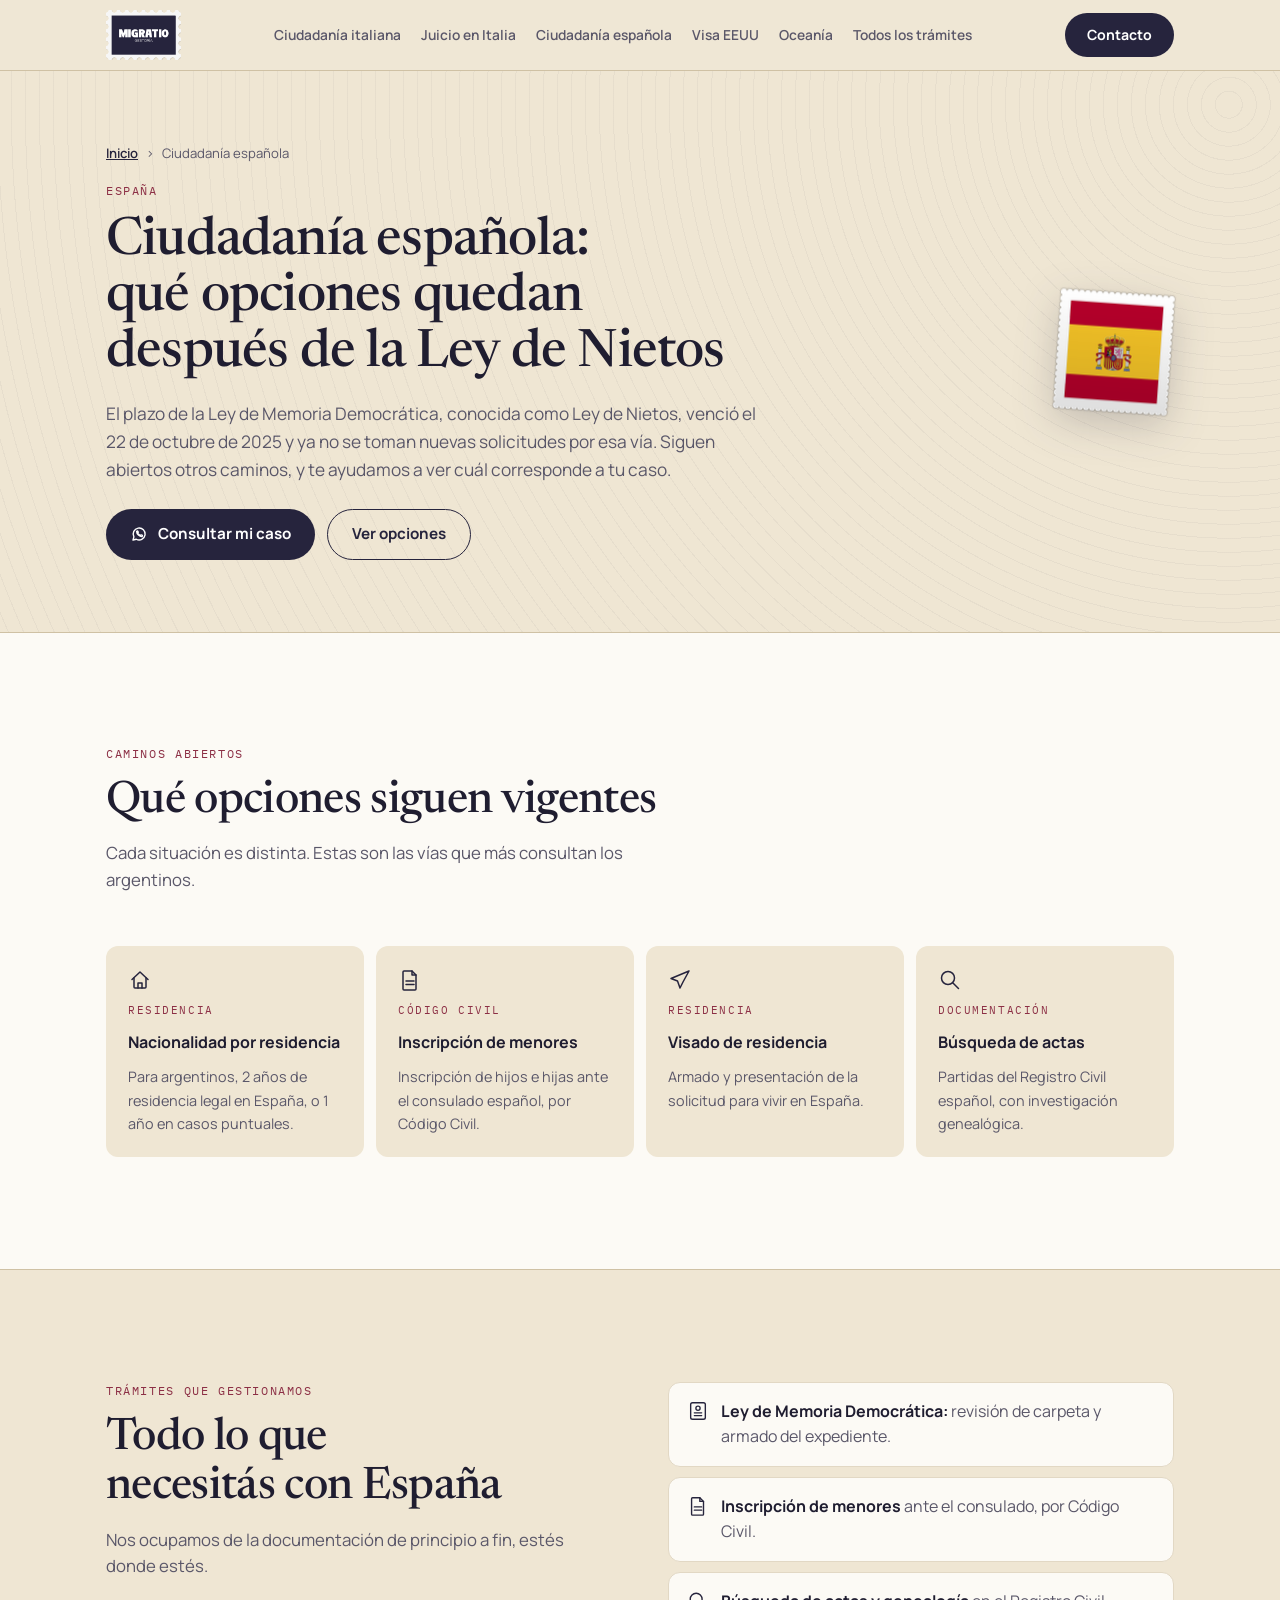
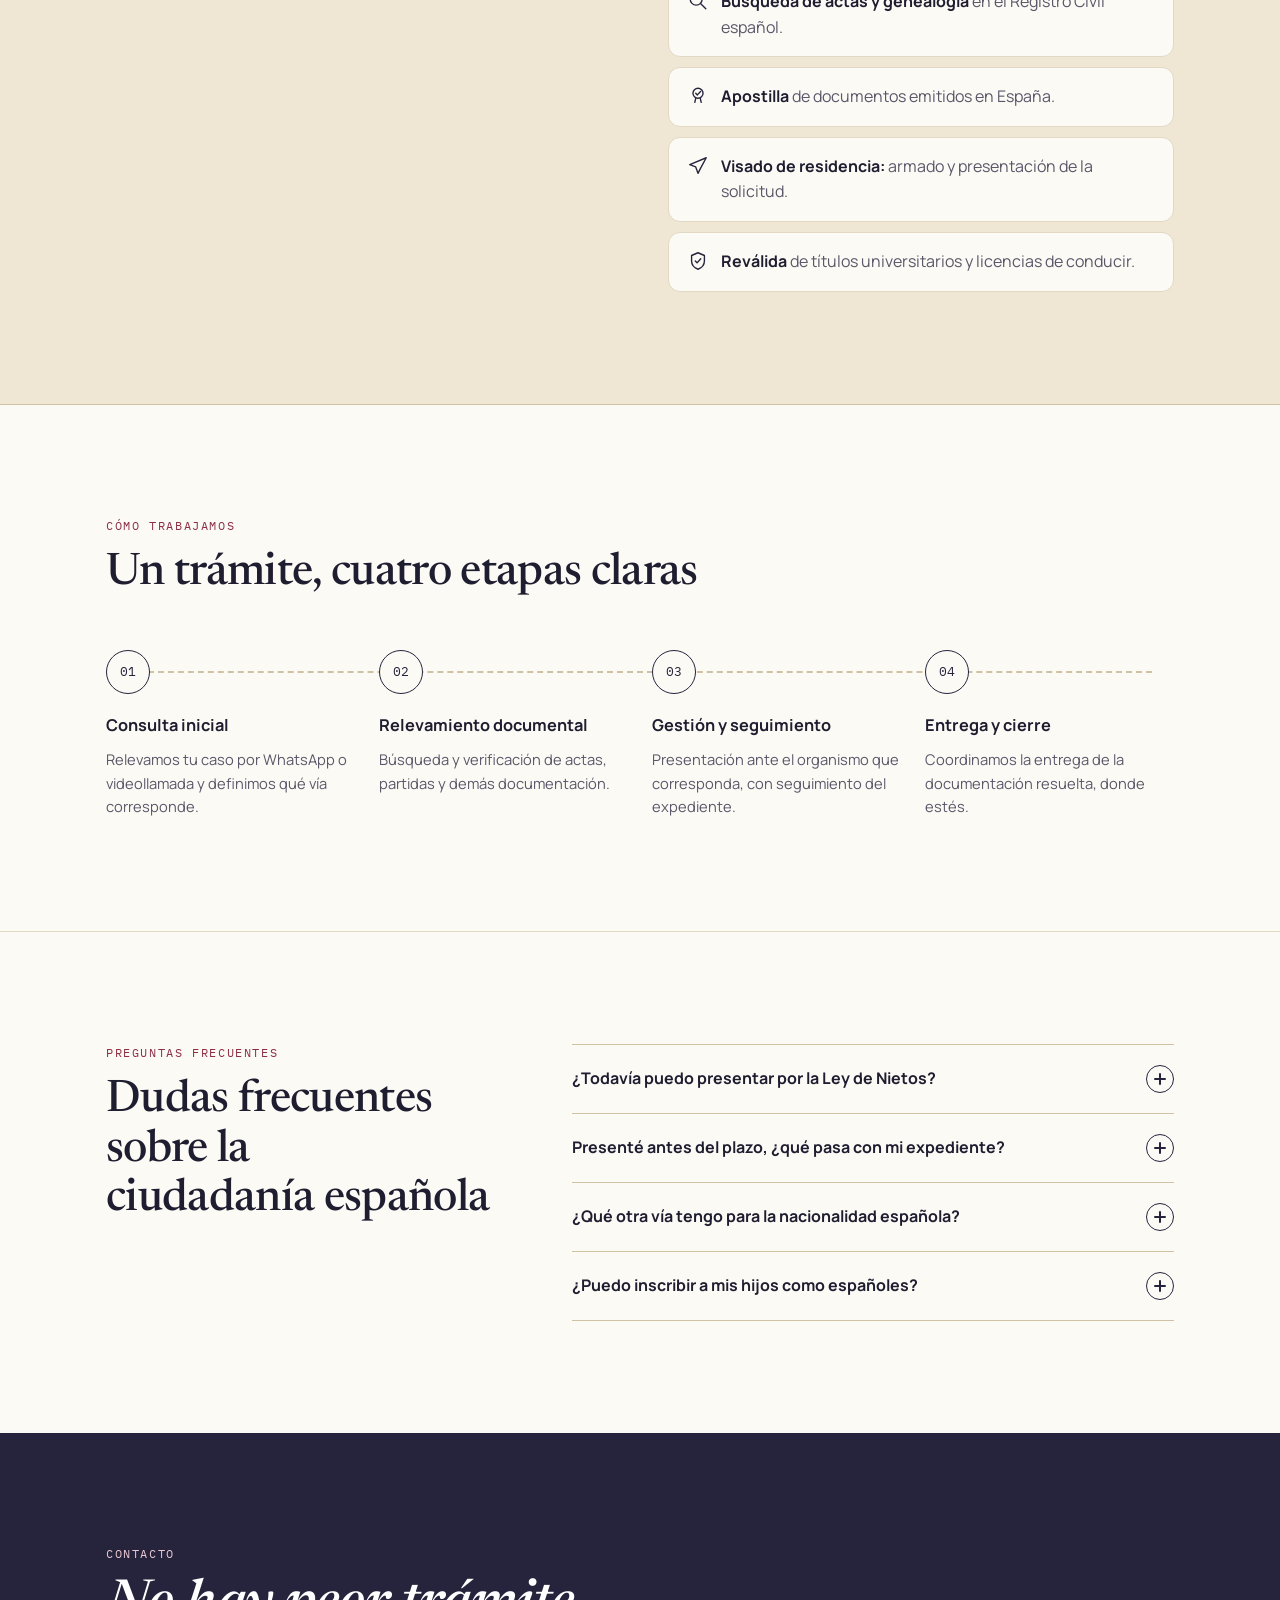
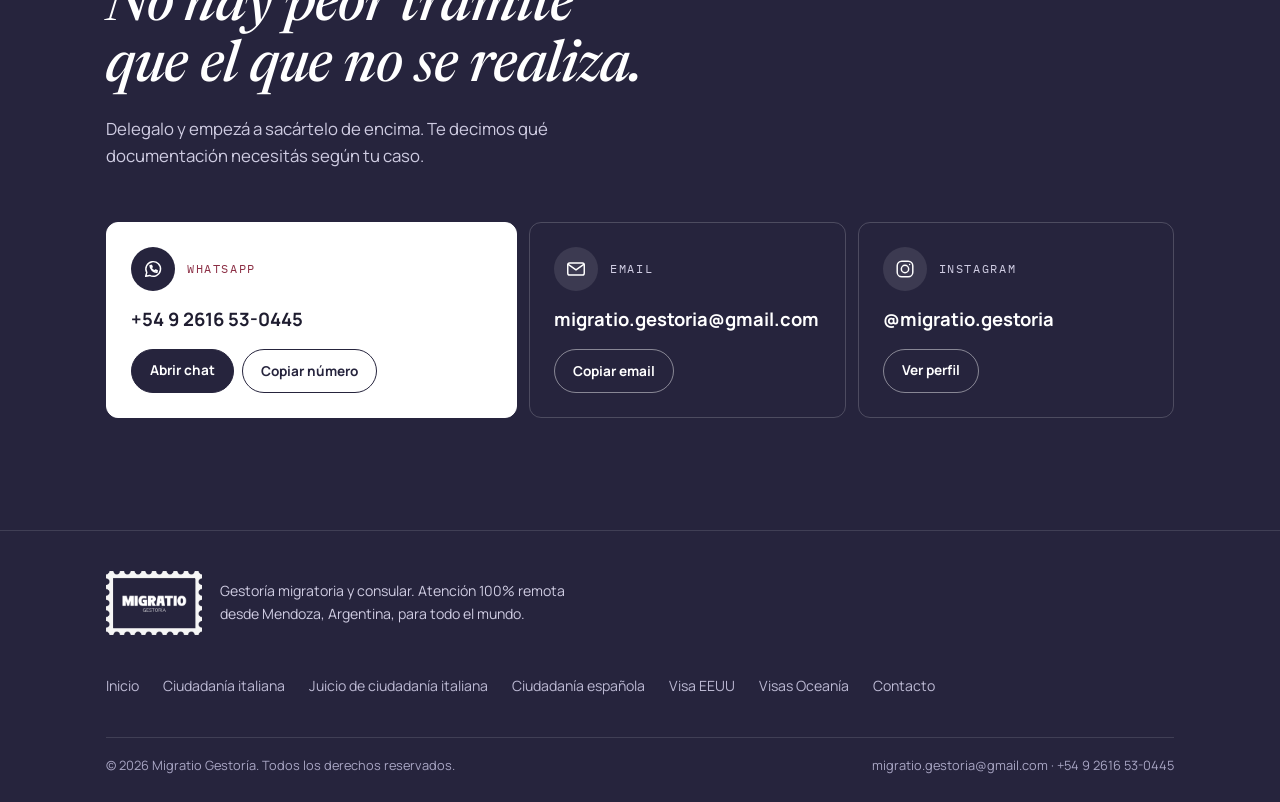
==== ciudadania-espanola/index.html @ 1721a927 "Bandera de España con escudo" ====
<!doctype html>
<html lang="es">
<head>
<meta charset="utf-8">
<meta name="viewport" content="width=device-width, initial-scale=1, viewport-fit=cover">
<title>Ciudadanía española después de la Ley de Nietos · Migratio Gestoría</title>
<meta name="description" content="El plazo de la Ley de Memoria Democrática (Ley de Nietos) venció el 22 de octubre de 2025. Qué caminos siguen abiertos para obtener la nacionalidad española y qué trámites gestionamos.">
<meta name="theme-color" content="#efe6d3">
<link rel="icon" href="../favicon.ico?v=2" sizes="any">
<link rel="icon" type="image/png" sizes="32x32" href="../favicon-32.png?v=2">
<link rel="icon" type="image/png" sizes="16x16" href="../favicon-16.png?v=2">
<link rel="apple-touch-icon" href="../apple-touch-icon.png?v=2">
<link rel="canonical" href="https://migratiogestoria.com/ciudadania-espanola/">
<meta property="og:type" content="website">
<meta property="og:locale" content="es_AR">
<meta property="og:site_name" content="Migratio Gestoría">
<meta property="og:title" content="Ciudadanía española: qué opciones quedan después de la Ley de Nietos">
<meta property="og:description" content="El plazo de la Ley de Memoria Democrática (Ley de Nietos) venció el 22 de octubre de 2025. Qué caminos siguen abiertos para obtener la nacionalidad española y qué trámites gestionamos.">
<meta property="og:url" content="https://migratiogestoria.com/ciudadania-espanola/">
<meta property="og:image" content="https://migratiogestoria.com/og-image.jpg">
<meta name="twitter:card" content="summary_large_image">
<script type="application/ld+json">
[
 {
  "@context": "https://schema.org",
  "@type": "BreadcrumbList",
  "itemListElement": [
   {
    "@type": "ListItem",
    "position": 1,
    "name": "Inicio",
    "item": "https://migratiogestoria.com/"
   },
   {
    "@type": "ListItem",
    "position": 2,
    "name": "Ciudadanía española",
    "item": "https://migratiogestoria.com/ciudadania-espanola/"
   }
  ]
 },
 {
  "@context": "https://schema.org",
  "@type": "Service",
  "name": "Gestión de ciudadanía y trámites españoles",
  "serviceType": "Gestión de ciudadanía y trámites españoles",
  "areaServed": "Worldwide",
  "url": "https://migratiogestoria.com/ciudadania-espanola/",
  "provider": {
   "@type": "ProfessionalService",
   "name": "Migratio Gestoría",
   "url": "https://migratiogestoria.com/",
   "telephone": "+5492616530445",
   "email": "migratio.gestoria@gmail.com"
  }
 },
 {
  "@context": "https://schema.org",
  "@type": "FAQPage",
  "mainEntity": [
   {
    "@type": "Question",
    "name": "¿Todavía puedo presentar por la Ley de Nietos?",
    "acceptedAnswer": {
     "@type": "Answer",
     "text": "No. El plazo venció el 22 de octubre de 2025 y ya no se toman nuevas solicitudes por esa vía."
    }
   },
   {
    "@type": "Question",
    "name": "Presenté antes del plazo, ¿qué pasa con mi expediente?",
    "acceptedAnswer": {
     "@type": "Answer",
     "text": "Las solicitudes presentadas dentro del plazo siguen su curso. Si necesitás revisar el estado o completar documentación, te ayudamos."
    }
   },
   {
    "@type": "Question",
    "name": "¿Qué otra vía tengo para la nacionalidad española?",
    "acceptedAnswer": {
     "@type": "Answer",
     "text": "La nacionalidad por residencia tiene plazos reducidos para argentinos: 2 años de residencia legal en España, o 1 año en casos puntuales. Evaluamos tu situación para decirte qué opción corresponde."
    }
   },
   {
    "@type": "Question",
    "name": "¿Puedo inscribir a mis hijos como españoles?",
    "acceptedAnswer": {
     "@type": "Answer",
     "text": "Si sos español, la inscripción de tus hijos se hace ante el consulado por Código Civil, por fuera de la Ley de Memoria Democrática."
    }
   }
  ]
 }
]
</script>
<link rel="preconnect" href="https://fonts.googleapis.com">
<link rel="preconnect" href="https://fonts.gstatic.com" crossorigin>
<link href="https://fonts.googleapis.com/css2?family=Newsreader:ital,opsz,wght@0,6..72,400;0,6..72,500;1,6..72,400;1,6..72,500&family=Manrope:wght@400;500;600;700;800&family=IBM+Plex+Mono:wght@500&display=swap" rel="stylesheet">
<link rel="stylesheet" href="../site.css">
</head>
<body>
<svg style="display:none" aria-hidden="true">
  <symbol id="ic-passport" viewBox="0 0 24 24"><rect x="4" y="3" width="16" height="18" rx="2"/><circle cx="12" cy="9" r="2.3"/><path d="M8 14h8M8 17h8"/></symbol>
  <symbol id="ic-search" viewBox="0 0 24 24"><circle cx="10" cy="10" r="6.5"/><path d="M15 15l5.5 5.5"/></symbol>
  <symbol id="ic-doc" viewBox="0 0 24 24"><path d="M6 3h8l4 4v14a1 1 0 0 1-1 1H6a1 1 0 0 1-1-1V4a1 1 0 0 1 1-1z"/><path d="M14 3v4h4"/><path d="M8 13h8M8 16.5h8"/></symbol>
  <symbol id="ic-stamp" viewBox="0 0 24 24"><circle cx="12" cy="9" r="5.5"/><path d="M9.5 9l1.8 1.8L14.8 7"/><path d="M8.5 19l1-4.5M15.5 19l-1-4.5"/></symbol>
  <symbol id="ic-scale" viewBox="0 0 24 24"><path d="M12 3v3"/><path d="M4 6h16"/><path d="M6 6l-3 6a3 3 0 0 0 6 0l-3-6z"/><path d="M18 6l-3 6a3 3 0 0 0 6 0l-3-6z"/><path d="M12 9v10M8 21h8"/></symbol>
  <symbol id="ic-home" viewBox="0 0 24 24"><path d="M4 11.5L12 4l8 7.5"/><path d="M6 10v9a1 1 0 0 0 1 1h10a1 1 0 0 0 1-1v-9"/><path d="M10 20v-5h4v5"/></symbol>
  <symbol id="ic-globe" viewBox="0 0 24 24"><circle cx="12" cy="12" r="8.5"/><path d="M3.5 12h17M12 3.5c2.8 2.6 2.8 14.4 0 17M12 3.5c-2.8 2.6-2.8 14.4 0 17"/></symbol>
  <symbol id="ic-shield" viewBox="0 0 24 24"><path d="M12 3l7 3v6c0 4.5-3 7.5-7 9-4-1.5-7-4.5-7-9V6l7-3z"/><path d="M9 12l2 2 4-4.5"/></symbol>
  <symbol id="ic-plane" viewBox="0 0 24 24"><path d="M21 3L3 10.5l6.5 2.5L12 20l3-6 6-11z"/></symbol>
  <symbol id="ic-briefcase" viewBox="0 0 24 24"><rect x="3" y="8" width="18" height="11" rx="1.5"/><path d="M8 8V6a2 2 0 0 1 2-2h4a2 2 0 0 1 2 2v2"/><path d="M3 13h18"/></symbol>
  <symbol id="ic-rings" viewBox="0 0 24 24"><circle cx="9" cy="13" r="4"/><circle cx="15" cy="13" r="4"/></symbol>
  <symbol id="ic-chat" viewBox="0 0 24 24"><path d="M4 5h16v11H8l-4 4V5z"/><path d="M8 9h8M8 12.5h5"/></symbol>
  <symbol id="ic-calendar" viewBox="0 0 24 24"><rect x="3.5" y="5" width="17" height="15" rx="2"/><path d="M3.5 9.5h17M8 3v4M16 3v4"/><path d="M8.5 14l1.8 1.8L14 12"/></symbol>
  <symbol id="ic-clock" viewBox="0 0 24 24"><circle cx="12" cy="12" r="8.5"/><path d="M12 7v5l3.5 2"/></symbol>
  <symbol id="ic-alert" viewBox="0 0 24 24"><path d="M12 3.5l9 16H3l9-16z"/><path d="M12 10v4.5M12 17.2v.1"/></symbol>
  <symbol id="ic-arrow" viewBox="0 0 24 24"><path d="M5 12h14M13 6l6 6-6 6"/></symbol>
  <symbol id="ic-mail" viewBox="0 0 24 24"><rect x="3" y="5.5" width="18" height="13" rx="2"/><path d="M3.5 7l8.5 6 8.5-6"/></symbol>
  <symbol id="ic-ig" viewBox="0 0 24 24"><rect x="3.5" y="3.5" width="17" height="17" rx="5"/><circle cx="12" cy="12" r="4"/><path d="M17 7h.01"/></symbol>
  <symbol id="ic-wa" viewBox="0 0 24 24"><path d="M4 20l1.2-4.2A8 8 0 1 1 8.4 19z"/><path d="M9.2 8.6c.3 2.4 2 4.6 4.6 5.6l1-1.1 1.8.8-.4 1.6c-3.6.2-7.2-3.2-7.4-7l1.5-.5.8 1.8z"/></symbol>
</svg>

<a class="skip" href="#top">Saltar al contenido</a>

<header class="site">
  <div class="wrap nav-row">
    <a href="../" class="brand" aria-label="Migratio Gestoría, inicio"><img src="../logo.png" alt="Migratio Gestoría"></a>
    <nav class="links" aria-label="Secciones">
      <a href="../ciudadania-italiana/">Ciudadanía italiana</a>
      <a href="../juicio-ciudadania-italiana/">Juicio en Italia</a>
      <a href="../ciudadania-espanola/">Ciudadanía española</a>
      <a href="../visa-estados-unidos/">Visa EEUU</a>
      <a href="../visas-oceania/">Oceanía</a>
      <a href="../#tramites">Todos los trámites</a>
    </nav>
    <div class="nav-actions">
      <a class="btn btn-primary nav-cta" href="#contacto">Contacto</a>
      <button class="menu-btn" id="menu-btn" aria-expanded="false" aria-controls="mnav" aria-label="Abrir menú">
        <svg viewBox="0 0 24 24" aria-hidden="true"><path d="M4 7h16M4 12h16M4 17h16"/></svg>
      </button>
    </div>
  </div>
  <nav class="mnav" id="mnav" aria-label="Secciones" hidden>
    <div class="wrap">
      <a href="../">Inicio</a>
      <a href="../#tramites">Todos los trámites</a>
      <a href="../ciudadania-italiana/">Ciudadanía italiana (vía consular)</a>
      <a href="../juicio-ciudadania-italiana/">Juicio de ciudadanía italiana</a>
      <a href="../ciudadania-espanola/">Ciudadanía española</a>
      <a href="../visa-estados-unidos/">Visa de turista EEUU</a>
      <a href="../visas-oceania/">Visas para Australia, Nueva Zelanda y Bali</a>
      <a href="#contacto">Contacto</a>
    </div>
  </nav>
</header>

<main id="top">
  <section class="page-hero">
    <div class="wrap">
      <div>
        <nav class="crumbs" aria-label="Ruta"><a href="../">Inicio</a><span aria-hidden="true">›</span><span>Ciudadanía española</span></nav>
        <span class="mono kicker">España</span>
        <h1>Ciudadanía española: qué opciones quedan después de la Ley de Nietos</h1>
        <p class="lead">El plazo de la Ley de Memoria Democrática, conocida como Ley de Nietos, venció el 22 de octubre de 2025 y ya no se toman nuevas solicitudes por esa vía. Siguen abiertos otros caminos, y te ayudamos a ver cuál corresponde a tu caso.</p>
        <div class="page-cta">
          <a class="btn btn-primary" href="https://wa.me/5492616530445" target="_blank" rel="noopener"><svg aria-hidden="true"><use href="#ic-wa"/></svg>Consultar mi caso</a>
          <a class="btn btn-outline" href="#opciones">Ver opciones</a>
        </div>
      </div>
      <img class="hero-flag" src="../stamp-espana-escudo.png" alt="">
    </div>
  </section>

  <section id="opciones" class="block">
    <div class="wrap">
      <div class="head">
        <span class="mono kicker">Caminos abiertos</span>
        <h2>Qué opciones siguen vigentes</h2>
        <p>Cada situación es distinta. Estas son las vías que más consultan los argentinos.</p>
      </div>
      <div class="req-grid">
        <div class="req">
          <svg class="ico" aria-hidden="true"><use href="#ic-home"/></svg>
          <span class="mono">Residencia</span>
          <h3>Nacionalidad por residencia</h3>
          <p>Para argentinos, 2 años de residencia legal en España, o 1 año en casos puntuales.</p>
        </div>
        <div class="req">
          <svg class="ico" aria-hidden="true"><use href="#ic-doc"/></svg>
          <span class="mono">Código Civil</span>
          <h3>Inscripción de menores</h3>
          <p>Inscripción de hijos e hijas ante el consulado español, por Código Civil.</p>
        </div>
        <div class="req">
          <svg class="ico" aria-hidden="true"><use href="#ic-plane"/></svg>
          <span class="mono">Residencia</span>
          <h3>Visado de residencia</h3>
          <p>Armado y presentación de la solicitud para vivir en España.</p>
        </div>
        <div class="req">
          <svg class="ico" aria-hidden="true"><use href="#ic-search"/></svg>
          <span class="mono">Documentación</span>
          <h3>Búsqueda de actas</h3>
          <p>Partidas del Registro Civil español, con investigación genealógica.</p>
        </div>
      </div>
    </div>
  </section>

  <section class="block alt">
    <div class="wrap split">
      <div class="head" style="margin-bottom:0">
        <span class="mono kicker">Trámites que gestionamos</span>
        <h2>Todo lo que necesitás con España</h2>
        <p>Nos ocupamos de la documentación de principio a fin, estés donde estés.</p>
      </div>
      <ul class="check-list">
        <li><svg class="ico" aria-hidden="true"><use href="#ic-passport"/></svg><span><b>Ley de Memoria Democrática:</b> revisión de carpeta y armado del expediente.</span></li>
        <li><svg class="ico" aria-hidden="true"><use href="#ic-doc"/></svg><span><b>Inscripción de menores</b> ante el consulado, por Código Civil.</span></li>
        <li><svg class="ico" aria-hidden="true"><use href="#ic-search"/></svg><span><b>Búsqueda de actas y genealogía</b> en el Registro Civil español.</span></li>
        <li><svg class="ico" aria-hidden="true"><use href="#ic-stamp"/></svg><span><b>Apostilla</b> de documentos emitidos en España.</span></li>
        <li><svg class="ico" aria-hidden="true"><use href="#ic-plane"/></svg><span><b>Visado de residencia:</b> armado y presentación de la solicitud.</span></li>
        <li><svg class="ico" aria-hidden="true"><use href="#ic-shield"/></svg><span><b>Reválida</b> de títulos universitarios y licencias de conducir.</span></li>
      </ul>
    </div>
  </section>

  <section class="block">
    <div class="wrap">
      <div class="head">
        <span class="mono kicker">Cómo trabajamos</span>
        <h2>Un trámite, cuatro etapas claras</h2>
      </div>
      <ol class="steps">
        <li class="step"><span class="num">01</span><h3>Consulta inicial</h3><p>Relevamos tu caso por WhatsApp o videollamada y definimos qué vía corresponde.</p></li>
        <li class="step"><span class="num">02</span><h3>Relevamiento documental</h3><p>Búsqueda y verificación de actas, partidas y demás documentación.</p></li>
        <li class="step"><span class="num">03</span><h3>Gestión y seguimiento</h3><p>Presentación ante el organismo que corresponda, con seguimiento del expediente.</p></li>
        <li class="step"><span class="num">04</span><h3>Entrega y cierre</h3><p>Coordinamos la entrega de la documentación resuelta, donde estés.</p></li>
      </ol>
    </div>
  </section>

  <section id="faq" class="block faq">
    <div class="wrap">
      <div class="head">
        <span class="mono kicker">Preguntas frecuentes</span>
        <h2>Dudas frecuentes sobre la ciudadanía española</h2>
      </div>
      <div class="faq-list">
        <details>
          <summary>¿Todavía puedo presentar por la Ley de Nietos?<span class="pm" aria-hidden="true"><svg viewBox="0 0 12 12"><path d="M6 1v10M1 6h10"/></svg></span></summary>
          <p>No. El plazo venció el 22 de octubre de 2025 y ya no se toman nuevas solicitudes por esa vía.</p>
        </details>
        <details>
          <summary>Presenté antes del plazo, ¿qué pasa con mi expediente?<span class="pm" aria-hidden="true"><svg viewBox="0 0 12 12"><path d="M6 1v10M1 6h10"/></svg></span></summary>
          <p>Las solicitudes presentadas dentro del plazo siguen su curso. Si necesitás revisar el estado o completar documentación, te ayudamos.</p>
        </details>
        <details>
          <summary>¿Qué otra vía tengo para la nacionalidad española?<span class="pm" aria-hidden="true"><svg viewBox="0 0 12 12"><path d="M6 1v10M1 6h10"/></svg></span></summary>
          <p>La nacionalidad por residencia tiene plazos reducidos para argentinos: 2 años de residencia legal en España, o 1 año en casos puntuales. Evaluamos tu situación para decirte qué opción corresponde.</p>
        </details>
        <details>
          <summary>¿Puedo inscribir a mis hijos como españoles?<span class="pm" aria-hidden="true"><svg viewBox="0 0 12 12"><path d="M6 1v10M1 6h10"/></svg></span></summary>
          <p>Si sos español, la inscripción de tus hijos se hace ante el consulado por Código Civil, por fuera de la Ley de Memoria Democrática.</p>
        </details>
      </div>
    </div>
  </section>

  <section id="contacto" class="block contacto">
    <div class="wrap">
      <div class="head">
        <span class="mono kicker">Contacto</span>
        <h2 class="slogan-line">No hay peor trámite que el que no se realiza.</h2>
        <p>Delegalo y empezá a sacártelo de encima. Te decimos qué documentación necesitás según tu caso.</p>
      </div>
      <div class="contact-grid">
        <div class="contact main">
          <div class="c-top"><span class="c-ico"><svg aria-hidden="true"><use href="#ic-wa"/></svg></span><span class="mono">WhatsApp</span></div>
          <span class="value">+54 9 2616 53-0445</span>
          <div class="actions">
            <a class="chip-btn solid" href="https://wa.me/5492616530445" target="_blank" rel="noopener">Abrir chat</a>
            <button class="chip-btn copy" id="copy-wa" data-copy="+54 9 2616 53-0445">Copiar número</button>
          </div>
        </div>
        <div class="contact">
          <div class="c-top"><span class="c-ico"><svg aria-hidden="true"><use href="#ic-mail"/></svg></span><span class="mono">Email</span></div>
          <span class="value">migratio.gestoria@<wbr>gmail.com</span>
          <div class="actions">
            <button class="chip-btn copy" id="copy-mail" data-copy="migratio.gestoria@gmail.com">Copiar email</button>
          </div>
        </div>
        <div class="contact">
          <div class="c-top"><span class="c-ico"><svg aria-hidden="true"><use href="#ic-ig"/></svg></span><span class="mono">Instagram</span></div>
          <span class="value">@migratio.gestoria</span>
          <div class="actions">
            <a class="chip-btn" href="https://instagram.com/migratio.gestoria" target="_blank" rel="noopener">Ver perfil</a>
          </div>
        </div>
      </div>
    </div>
  </section>
</main>

<footer>
  <div class="wrap f-top">
    <div class="f-brand">
      <img src="../logo.png" alt="Migratio Gestoría" width="96" height="64">
      <p>Gestoría migratoria y consular. Atención 100% remota desde Mendoza, Argentina, para todo el mundo.</p>
    </div>
    <nav class="f-links" aria-label="Pie de página">
      <a href="../">Inicio</a>
      <a href="../ciudadania-italiana/">Ciudadanía italiana</a>
      <a href="../juicio-ciudadania-italiana/">Juicio de ciudadanía italiana</a>
      <a href="../ciudadania-espanola/">Ciudadanía española</a>
      <a href="../visa-estados-unidos/">Visa EEUU</a>
      <a href="../visas-oceania/">Visas Oceanía</a>
      <a href="#contacto">Contacto</a>
    </nav>
  </div>
  <div class="wrap f-legal">
    <span>© <span id="year">2026</span> Migratio Gestoría. Todos los derechos reservados.</span>
    <span>migratio.gestoria@gmail.com · +54 9 2616 53-0445</span>
  </div>
</footer>

<script>
  if ('scrollRestoration' in history) history.scrollRestoration = 'manual';
  if (!location.hash) window.scrollTo({ top: 0, left: 0, behavior: 'instant' });
  document.getElementById('year').textContent = new Date().getFullYear();

  // lists enter once when they scroll into view; content stays visible without JS or with reduced motion
  if ('IntersectionObserver' in window && !matchMedia('(prefers-reduced-motion: reduce)').matches) {
    var io = new IntersectionObserver(function (entries) {
      entries.forEach(function (e) { if (e.isIntersecting) { e.target.classList.add('in'); io.unobserve(e.target); } });
    }, { rootMargin: '0px 0px -8% 0px' });
    document.querySelectorAll('.why-grid, .req-grid, .opt-grid, .steps, .contact-grid, .check-list').forEach(function (g) {
      if (g.getBoundingClientRect().top > innerHeight) { g.classList.add('reveal'); io.observe(g); }
    });
  }
  var menuBtn = document.getElementById('menu-btn');
  var mnav = document.getElementById('mnav');
  function setMenu(open) {
    mnav.hidden = !open;
    menuBtn.setAttribute('aria-expanded', open ? 'true' : 'false');
    menuBtn.setAttribute('aria-label', open ? 'Cerrar menú' : 'Abrir menú');
  }
  menuBtn.addEventListener('click', function () { setMenu(mnav.hidden); });
  mnav.querySelectorAll('a').forEach(function (a) { a.addEventListener('click', function () { setMenu(false); }); });
  document.addEventListener('keydown', function (e) { if (e.key === 'Escape' && !mnav.hidden) { setMenu(false); menuBtn.focus(); } });
  document.querySelectorAll('.copy').forEach(function (btn) {
    btn.addEventListener('click', function () {
      var text = btn.getAttribute('data-copy'), label = btn.textContent;
      function done(msg) { btn.textContent = msg; setTimeout(function () { btn.textContent = label; }, 1800); }
      try {
        navigator.clipboard.writeText(text).then(function () { done('Copiado'); }, function () {
          var v = btn.closest('.contact').querySelector('.value');
          var r = document.createRange(); r.selectNodeContents(v);
          var s = getSelection(); s.removeAllRanges(); s.addRange(r);
          done('Seleccionado');
        });
      } catch (e) { done('Copialo a mano'); }
    });
  });
</script>
</body>
</html>
---- site.css ----
:root {
    color-scheme: light;
    --navy: #26243d;
    --navy-soft: #3a3860;
    --burgundy: #8c2f45;
    --teal: #295a63;
    --sand: #efe6d3;
    --sand-deep: #e5d8bd;
    --paper: #fcfaf5;
    --white: #ffffff;
    --ink: #1f1d30;
    --ink-soft: #5a5769;
    --line: #e2d8c4;
    --line-strong: #cfc1a4;

    --f-display: 'Newsreader', 'Iowan Old Style', Georgia, serif;
    --f-body: 'Manrope', 'Segoe UI', system-ui, sans-serif;
    --f-mono: 'IBM Plex Mono', ui-monospace, 'SFMono-Regular', Menlo, monospace;

    --gutter: clamp(18px, 5vw, 56px);
    --radius: 12px;
  }

  * { box-sizing: border-box; }
  html { scroll-behavior: smooth; }
  @media (prefers-reduced-motion: reduce) { html { scroll-behavior: auto; } }

  body {
    margin: 0;
    background: var(--paper);
    color: var(--ink);
    font-family: var(--f-body);
    font-size: 16px;
    line-height: 1.6;
    -webkit-font-smoothing: antialiased;
  }
  img { max-width: 100%; display: block; }
  a { color: inherit; }
  :focus-visible { outline: 3px solid var(--navy); outline-offset: 3px; border-radius: 4px; }

  h1, h2, h3 { margin: 0; text-wrap: balance; color: var(--ink); }
  h1, h2 { font-family: var(--f-display); font-weight: 500; letter-spacing: -0.015em; }
  h3 { font-family: var(--f-body); font-weight: 700; }
  p { margin: 0; }

  .wrap { max-width: 1180px; margin: 0 auto; padding-inline: var(--gutter); }

  .mono {
    font-family: var(--f-mono);
    font-size: .72rem;
    letter-spacing: .14em;
    text-transform: uppercase;
  }
  .kicker { color: var(--burgundy); margin-bottom: 14px; display: block; }

  .btn {
    display: inline-flex;
    align-items: center;
    justify-content: center;
    gap: 10px;
    min-height: 48px;
    padding: 12px 24px;
    border-radius: 999px;
    font-weight: 700;
    font-size: .95rem;
    text-decoration: none;
    cursor: pointer;
    transition: background-color .2s ease, color .2s ease, border-color .2s ease, transform .2s ease;
  }
  .btn-primary { background: var(--navy); color: var(--white); }
  .btn-primary:hover { background: var(--navy-soft); }
  .btn-outline { border: 1.5px solid var(--navy); color: var(--navy); background: transparent; }
  .btn-outline:hover { background: var(--navy); color: var(--white); }
  .btn svg { width: 18px; height: 18px; stroke: currentColor; fill: none; stroke-width: 1.8; stroke-linecap: round; stroke-linejoin: round; }

  .ico { width: 24px; height: 24px; stroke: var(--navy); fill: none; stroke-width: 1.5; stroke-linecap: round; stroke-linejoin: round; flex-shrink: 0; }

  /* ---------- header ---------- */
  header.site {
    position: sticky;
    top: env(safe-area-inset-top, 0px);
    z-index: 50;
    background: rgba(239, 230, 211, .94);
    backdrop-filter: blur(8px);
    -webkit-backdrop-filter: blur(8px);
    border-bottom: 1px solid var(--line-strong);
  }
  .nav-row { display: flex; align-items: center; justify-content: space-between; gap: 20px; padding-block: 10px; }
  .brand { display: block; flex-shrink: 0; }
  .brand img { height: 50px; width: auto; }
  nav.links { display: flex; gap: 28px; font-size: .9rem; font-weight: 600; color: var(--ink-soft); }
  nav.links a { text-decoration: none; padding-block: 8px; transition: color .2s ease; }
  nav.links a:hover { color: var(--navy); }
  .nav-cta { min-height: 44px; padding: 10px 22px; font-size: .88rem; }
  .nav-actions { display: flex; align-items: center; gap: 8px; }
  .menu-btn {
    display: none;
    width: 44px; height: 44px;
    border-radius: 50%;
    border: 1.5px solid var(--navy);
    background: transparent;
    cursor: pointer;
    place-items: center;
    padding: 0;
  }
  .menu-btn svg { width: 20px; height: 20px; stroke: var(--navy); stroke-width: 1.8; fill: none; stroke-linecap: round; }
  .menu-btn[aria-expanded="true"] { background: var(--navy); }
  .menu-btn[aria-expanded="true"] svg { stroke: var(--white); }
  .mnav { border-top: 1px solid var(--line-strong); }
  .mnav .wrap { display: flex; flex-direction: column; padding-block: 8px 16px; }
  .mnav a { text-decoration: none; font-weight: 600; padding: 12px 0; min-height: 44px; border-bottom: 1px solid var(--line); }
  .mnav a:last-child { border-bottom: none; }
  @media (max-width: 900px) {
    nav.links { display: none; }
    .menu-btn { display: grid; }
  }
  @media (min-width: 901px) { .mnav { display: none !important; } }

  .skip {
    position: absolute;
    left: 16px;
    top: -60px;
    z-index: 100;
    background: var(--navy);
    color: var(--white);
    padding: 10px 16px;
    border-radius: 8px;
    font-weight: 700;
    text-decoration: none;
  }
  .skip:focus { top: 12px; }

  section[id], .panel { scroll-margin-top: 84px; }

  /* ---------- hero ---------- */
  .hero {
    background-color: var(--sand);
    background-image: repeating-radial-gradient(circle at 92% 8%, transparent 0 13px, rgba(38, 36, 61, .045) 13px 14px);
    border-bottom: 1px solid var(--line-strong);
  }
  .hero .wrap {
    display: grid;
    grid-template-columns: 1.1fr .9fr;
    gap: clamp(36px, 6vw, 80px);
    align-items: center;
    padding-block: clamp(48px, 8vw, 104px);
  }
  @media (max-width: 900px) { .hero .wrap { grid-template-columns: 1fr; } }
  .hero .kicker { color: var(--navy); }
  .hero h1 { font-size: clamp(2.5rem, 5.6vw, 4.3rem); line-height: 1.02; margin-bottom: 22px; }
  .hero h1 em { font-style: italic; color: var(--burgundy); }
  .hero .lead { font-size: 1.1rem; color: var(--ink-soft); max-width: 46ch; margin-bottom: 32px; }
  .hero-ctas { display: flex; flex-wrap: wrap; gap: 12px; }

  /* airmail envelope */
  .envelope {
    position: relative;
    padding: 12px;
    border-radius: 10px;
    background: repeating-linear-gradient(-45deg,
      var(--burgundy) 0 16px, var(--white) 16px 26px,
      var(--navy) 26px 42px, var(--white) 42px 52px);
    box-shadow: 0 30px 60px -20px rgba(38, 36, 61, .35), 0 2px 6px rgba(38, 36, 61, .08);
    transform: rotate(-2deg);
    max-width: 520px;
    width: 100%;
    justify-self: center;
  }
  .env-inner {
    position: relative;
    background: var(--white);
    border-radius: 4px;
    aspect-ratio: 1.55 / 1;
    padding: clamp(16px, 3vw, 26px);
    overflow: hidden;
  }
  .par-avion {
    position: absolute;
    top: clamp(16px, 3vw, 26px);
    left: clamp(16px, 3vw, 26px);
    border: 1.5px solid var(--navy);
    color: var(--navy);
    padding: 5px 10px;
    border-radius: 3px;
    line-height: 1.25;
    font-size: .62rem;
  }
  .par-avion span { display: block; color: var(--burgundy); }
  .env-stamp {
    position: absolute;
    top: clamp(12px, 2.4vw, 20px);
    right: clamp(12px, 2.4vw, 20px);
    width: 34%;
    transform: rotate(4deg);
    filter: drop-shadow(0 4px 8px rgba(38, 36, 61, .2));
    z-index: 1;
  }
  .postmark {
    position: absolute;
    top: 9%;
    right: 40%;
    width: 22%;
    opacity: .7;
    transform: rotate(-12deg);
    pointer-events: none;
  }
  .env-address {
    position: absolute;
    left: clamp(16px, 3vw, 26px);
    right: 30%;
    bottom: clamp(16px, 3.4vw, 30px);
    display: flex;
    flex-direction: column;
    gap: 4px;
  }
  .env-address .mono { color: var(--ink-soft); font-size: .6rem; }
  .env-to { font-family: var(--f-display); font-style: italic; font-size: clamp(1.3rem, 2.8vw, 1.9rem); line-height: 1.1; color: var(--navy); }
  .env-rule { height: 1px; background: var(--line-strong); margin-block: 4px; }
  .env-line { font-size: clamp(.72rem, 1.4vw, .86rem); color: var(--ink-soft); font-weight: 600; }

  /* ---------- destinos ---------- */
  .destinos { border-bottom: 1px solid var(--line); background: var(--paper); }
  .destinos .wrap { display: flex; align-items: center; gap: clamp(18px, 4vw, 44px); flex-wrap: wrap; padding-block: 26px; }
  .destinos .mono { color: var(--ink-soft); }
  .dest-list { display: flex; flex-wrap: wrap; gap: clamp(14px, 3vw, 32px); align-items: center; }
  .dest {
    display: flex;
    align-items: center;
    gap: 10px;
    text-decoration: none;
    font-weight: 700;
    font-size: .92rem;
    color: var(--ink);
    padding: 6px 4px;
  }
  .dest img { height: 38px; width: auto; transition: transform .25s ease; }
  @media (hover: hover) and (pointer: fine) { .dest:hover img { transform: rotate(-6deg) scale(1.06); } }
  .dest-more { color: var(--ink-soft); font-weight: 600; }

  /* ---------- section shell ---------- */
  section.block { padding-block: clamp(64px, 9vw, 112px); }
  .head { max-width: 640px; margin-bottom: clamp(32px, 5vw, 52px); }
  .head h2 { font-size: clamp(2rem, 3.8vw, 2.8rem); line-height: 1.1; margin-bottom: 14px; }
  .head p { color: var(--ink-soft); font-size: 1.05rem; max-width: 56ch; }

  /* ---------- por qué ---------- */
  .why-grid { display: grid; grid-template-columns: repeat(4, 1fr); gap: 0; border-top: 1px solid var(--line-strong); }
  .why { padding: 28px 24px 8px 0; display: flex; flex-direction: column; gap: 12px; }
  .why + .why { padding-left: 24px; border-left: 1px solid var(--line); }
  .why h3 { font-size: 1.05rem; }
  .why p { color: var(--ink-soft); font-size: .93rem; }
  @media (max-width: 900px) {
    .why-grid { grid-template-columns: 1fr 1fr; }
    .why, .why + .why { padding: 24px 16px 20px 0; border-left: none; }
    .why:nth-child(even) { padding-left: 16px; border-left: 1px solid var(--line); }
    .why:nth-child(n+3) { border-top: 1px solid var(--line); }
  }
  @media (max-width: 520px) {
    .why-grid { grid-template-columns: 1fr; }
    .why:nth-child(even) { padding-left: 0; border-left: none; }
    .why:nth-child(n+2) { border-top: 1px solid var(--line); }
  }

  /* ---------- trámites (tabs) ---------- */
  .tramites { background: var(--sand); border-block: 1px solid var(--line-strong); }
  .tablist {
    display: flex;
    gap: 8px;
    flex-wrap: wrap;
    margin-bottom: 28px;
  }
  .tab {
    display: inline-flex;
    align-items: center;
    gap: 10px;
    min-height: 48px;
    padding: 8px 18px 8px 10px;
    border-radius: 999px;
    border: 1.5px solid var(--line-strong);
    background: var(--paper);
    color: var(--ink);
    font-family: var(--f-body);
    font-weight: 700;
    font-size: .92rem;
    cursor: pointer;
    transition: background-color .2s ease, border-color .2s ease, color .2s ease;
  }
  @media (max-width: 560px) {
    .tablist { display: grid; grid-template-columns: 1fr 1fr; gap: 8px; }
    .tab { justify-content: flex-start; text-align: left; padding-right: 12px; font-size: .88rem; line-height: 1.2; }
    .tab .count { display: none; }
    .tab { flex-shrink: 0; }
  }
  .tab img { height: 28px; width: auto; }
  .tab .globe { width: 28px; height: 28px; display: grid; place-items: center; }
  .tab .count { font-family: var(--f-mono); font-size: .7rem; color: var(--ink-soft); font-weight: 500; }
  .tab:hover { border-color: var(--navy); }
  .tab[aria-selected="true"] { background: var(--navy); border-color: var(--navy); color: var(--white); }
  .tab[aria-selected="true"] .count { color: #c9c6e0; }
  .tab[aria-selected="true"] .globe .ico { stroke: var(--white); }

  .panel-intro { display: flex; justify-content: space-between; align-items: baseline; gap: 16px; flex-wrap: wrap; margin-bottom: 20px; }
  .panel-intro h3 { font-family: var(--f-display); font-weight: 500; font-size: 1.6rem; }
  .panel-intro p { color: var(--ink-soft); max-width: 52ch; }

  .svc-grid { display: grid; grid-template-columns: repeat(3, 1fr); gap: 12px; }
  @media (max-width: 900px) { .svc-grid { grid-template-columns: 1fr 1fr; } }
  @media (max-width: 560px) { .svc-grid { grid-template-columns: 1fr; } }
  .svc {
    background: var(--paper);
    border: 1px solid var(--line);
    border-radius: var(--radius);
    padding: 20px;
    display: grid;
    grid-template-columns: auto 1fr;
    gap: 4px 14px;
    align-content: start;
  }
  .svc .ico, .svc .mini-flag { grid-row: span 2; margin-top: 2px; }
  .svc .mini-flag { height: 24px; width: auto; }
  .svc h4 { margin: 0; font-family: var(--f-body); font-weight: 700; font-size: .98rem; line-height: 1.35; color: var(--ink); text-wrap: balance; }
  .svc p { grid-column: 2; color: var(--ink-soft); font-size: .88rem; line-height: 1.5; }

  .panel-foot { display: grid; grid-template-columns: 1fr 1fr; gap: 12px; margin-top: 12px; }
  @media (max-width: 760px) { .panel-foot { grid-template-columns: 1fr; } }
  .note {
    border: 1px dashed var(--line-strong);
    border-radius: var(--radius);
    padding: 18px 20px;
    font-size: .92rem;
    color: var(--ink-soft);
    display: flex;
    gap: 14px;
    align-items: flex-start;
  }
  .note b { color: var(--ink); }
  .note .ico { stroke: var(--burgundy); }
  a.jump {
    border-radius: var(--radius);
    padding: 18px 20px;
    background: var(--navy);
    color: var(--white);
    text-decoration: none;
    display: flex;
    justify-content: space-between;
    align-items: center;
    flex-wrap: wrap;
    gap: 10px 16px;
    font-weight: 600;
    font-size: .95rem;
    transition: background-color .2s ease;
  }
  a.jump:hover { background: var(--navy-soft); }
  a.jump .mono { color: #c9c6e0; white-space: nowrap; }

  .anywhere {
    margin-top: 12px;
    border-radius: var(--radius);
    background: var(--paper);
    border: 1.5px solid var(--navy);
    padding: clamp(20px, 3vw, 28px);
    display: grid;
    grid-template-columns: auto 1fr;
    gap: 20px;
    align-items: center;
  }
  .anywhere .ico { width: 36px; height: 36px; }
  .anywhere h3 { margin: 0 0 6px; font-family: var(--f-display); font-weight: 500; font-size: 1.4rem; }
  .anywhere p { color: var(--ink-soft); font-size: .95rem; max-width: 72ch; }
  @media (max-width: 560px) { .anywhere { grid-template-columns: 1fr; } }

  /* ---------- juicios ---------- */
  .juicios .top { display: grid; grid-template-columns: 1fr 1fr; gap: clamp(28px, 5vw, 64px); align-items: end; margin-bottom: clamp(32px, 5vw, 48px); }
  .juicios .top .head { margin-bottom: 0; }
  .juicios .aside { color: var(--ink-soft); font-size: 1.02rem; border-left: 2px solid var(--burgundy); padding-left: 20px; }
  .juicios .aside b { color: var(--ink); }
  @media (max-width: 900px) { .juicios .top { grid-template-columns: 1fr; } }

  .req-grid { display: grid; grid-template-columns: repeat(4, 1fr); gap: 12px; }
  @media (max-width: 900px) { .req-grid { grid-template-columns: 1fr 1fr; } }
  @media (max-width: 520px) { .req-grid { grid-template-columns: 1fr; } }
  .req { background: var(--sand); border-radius: var(--radius); padding: 22px; display: flex; flex-direction: column; gap: 10px; }
  .req .mono { color: var(--burgundy); font-size: .7rem; }
  .req h3 { font-size: 1rem; }
  .req p { color: var(--ink-soft); font-size: .9rem; }

  .proofs { margin-top: clamp(36px, 5vw, 52px); }
  .proofs h3 { font-family: var(--f-display); font-weight: 500; font-size: 1.5rem; margin-bottom: 18px; }
  .proof-grid { display: grid; grid-template-columns: repeat(3, 1fr); border-top: 1px solid var(--line-strong); }
  @media (max-width: 900px) { .proof-grid { grid-template-columns: 1fr 1fr; } }
  @media (max-width: 560px) { .proof-grid { grid-template-columns: 1fr; } }
  .proof { padding: 18px 20px 18px 0; border-bottom: 1px solid var(--line); display: flex; flex-direction: column; gap: 4px; }
  .proof b { font-size: .95rem; }
  .proof span { color: var(--ink-soft); font-size: .88rem; }

  .juicios-cta {
    margin-top: clamp(32px, 5vw, 48px);
    display: flex;
    justify-content: space-between;
    align-items: center;
    gap: 24px;
    flex-wrap: wrap;
    padding-top: 28px;
    border-top: 1px solid var(--line-strong);
  }
  .juicios-cta p { font-family: var(--f-display); font-size: clamp(1.25rem, 2.2vw, 1.55rem); line-height: 1.3; max-width: 38ch; color: var(--navy); }
  .fine { margin-top: 16px; font-size: .84rem; color: var(--ink-soft); }


  /* ---------- proceso ---------- */
  .steps { display: grid; grid-template-columns: repeat(4, 1fr); gap: 24px; position: relative; list-style: none; margin: 0; padding: 0; }
  .steps::before {
    content: "";
    position: absolute;
    top: 21px;
    left: 22px;
    right: 22px;
    border-top: 2px dashed var(--line-strong);
  }
  .step { position: relative; display: flex; flex-direction: column; gap: 10px; }
  .step .num {
    width: 44px; height: 44px;
    border-radius: 50%;
    background: var(--paper);
    border: 1.5px solid var(--navy);
    color: var(--navy);
    display: grid; place-items: center;
    font-family: var(--f-mono);
    font-size: .8rem;
    margin-bottom: 8px;
    position: relative;
  }
  .step h3 { font-size: 1.02rem; }
  .step p { color: var(--ink-soft); font-size: .92rem; }
  @media (max-width: 900px) {
    .steps { grid-template-columns: 1fr; gap: 26px; }
    .steps::before { top: 22px; bottom: 22px; left: 21px; right: auto; border-top: none; border-left: 2px dashed var(--line-strong); }
    .step { padding-left: 64px; }
    .step .num { position: absolute; left: 0; top: 0; margin: 0; }
  }

  a.more { color: var(--navy); font-weight: 700; text-decoration: underline; text-underline-offset: 3px; text-decoration-thickness: 1.5px; }
  a.more:hover { color: var(--burgundy); }
  .guide-link { margin-top: 14px; }
  /* ---------- faq ---------- */
  .faq { border-top: 1px solid var(--line); }
  .faq .wrap { display: grid; grid-template-columns: .8fr 1.2fr; gap: clamp(28px, 5vw, 72px); }
  @media (max-width: 900px) { .faq .wrap { grid-template-columns: 1fr; } }
  .faq-list { border-top: 1px solid var(--line-strong); }
  .faq-list details { border-bottom: 1px solid var(--line-strong); }
  .faq-list summary {
    cursor: pointer;
    list-style: none;
    display: flex;
    justify-content: space-between;
    gap: 18px;
    align-items: center;
    padding: 20px 0;
    font-weight: 700;
    font-size: 1rem;
    min-height: 48px;
  }
  .faq-list summary::-webkit-details-marker { display: none; }
  .faq-list summary .pm { width: 28px; height: 28px; border-radius: 50%; border: 1.5px solid var(--navy); display: grid; place-items: center; flex-shrink: 0; transition: transform .25s ease, background-color .2s ease; }
  .faq-list summary .pm svg { width: 12px; height: 12px; stroke: var(--navy); stroke-width: 2; fill: none; stroke-linecap: round; }
  .faq-list details[open] .pm { transform: rotate(45deg); background: var(--navy); }
  .faq-list details[open] .pm svg { stroke: var(--white); }
  .faq-list details p { color: var(--ink-soft); padding: 0 44px 22px 0; max-width: 62ch; }

  /* ---------- contacto ---------- */
  .contacto { background: var(--navy); color: var(--white); }
  .contacto .head { max-width: 760px; }
  .contacto .head h2 { color: var(--white); }
  .contacto .slogan-line { font-style: italic; font-size: clamp(2.2rem, 5vw, 3.6rem); line-height: 1.05; max-width: 18ch; margin-bottom: 18px; }
  .contacto .head p { color: #cfcce2; }
  .contacto .kicker { color: #e9c9d1; }
  .contact-grid { display: grid; grid-template-columns: 1.3fr 1fr 1fr; gap: 12px; }
  @media (max-width: 900px) { .contact-grid { grid-template-columns: 1fr; } }
  .contact {
    border: 1px solid rgba(255, 255, 255, .18);
    border-radius: var(--radius);
    padding: 24px;
    display: flex;
    flex-direction: column;
    gap: 14px;
  }
  .contact.main { background: var(--white); color: var(--ink); border-color: var(--white); }
  .contact .mono { color: #cfcce2; }
  .contact.main .mono { color: var(--burgundy); }
  .c-top { display: flex; align-items: center; gap: 12px; }
  .c-ico { width: 44px; height: 44px; border-radius: 50%; display: grid; place-items: center; background: rgba(255, 255, 255, .1); flex-shrink: 0; }
  .c-ico svg { width: 22px; height: 22px; stroke: var(--white); fill: none; stroke-width: 1.6; stroke-linecap: round; stroke-linejoin: round; }
  .contact.main .c-ico { background: var(--navy); }
  .contact .value { font-size: 1.15rem; font-weight: 700; overflow-wrap: break-word; user-select: all; }
  .contact .actions { display: flex; flex-wrap: wrap; gap: 8px; margin-top: auto; }
  .chip-btn {
    min-height: 44px;
    padding: 10px 18px;
    border-radius: 999px;
    font-family: var(--f-body);
    font-weight: 700;
    font-size: .85rem;
    cursor: pointer;
    text-decoration: none;
    display: inline-flex;
    align-items: center;
    border: 1.5px solid rgba(255, 255, 255, .45);
    background: transparent;
    color: var(--white);
    transition: background-color .2s ease, color .2s ease;
  }
  .chip-btn:hover { background: var(--white); color: var(--navy); }
  .contact.main .chip-btn { border-color: var(--navy); color: var(--navy); }
  .contact.main .chip-btn.solid { background: var(--navy); color: var(--white); }
  .contact.main .chip-btn:hover { background: var(--navy-soft); color: var(--white); }

  /* ---------- footer ---------- */
  footer { background: var(--navy); color: #bdbad4; border-top: 1px solid rgba(255, 255, 255, .12); font-size: .88rem; }
  footer a { text-decoration: none; }
  footer a:hover { color: var(--white); }
  .f-top { display: flex; justify-content: space-between; align-items: flex-start; gap: 28px 48px; flex-wrap: wrap; padding-block: 40px 28px; }
  .f-brand { display: flex; align-items: center; gap: 18px; max-width: 460px; }
  .f-brand img { width: 96px; height: auto; flex-shrink: 0; }
  .f-brand p { color: #cfcce2; }
  .f-links { display: flex; gap: 0 24px; flex-wrap: wrap; }
  .f-links a { display: inline-block; padding-block: 12px; }
  .f-legal { position: relative; display: flex; justify-content: space-between; gap: 8px 24px; flex-wrap: wrap; padding-block: 18px 26px; font-size: .8rem; color: #a9a6c4; }
  .f-legal::before { content: ""; position: absolute; top: 0; left: var(--gutter); right: var(--gutter); height: 1px; background: rgba(255, 255, 255, .12); }
  @media (max-width: 560px) { .f-brand { flex-direction: column; align-items: flex-start; } }

  /* ---------- details & motion ---------- */
  :root { --ease-out: cubic-bezier(0.23, 1, 0.32, 1); }
  ::selection { background: rgba(140, 47, 69, .2); color: var(--ink); }
  .contacto ::selection, footer ::selection { background: rgba(255, 255, 255, .28); color: var(--white); }
  .contacto :focus-visible, footer :focus-visible { outline-color: var(--white); }
  .contacto .contact.main :focus-visible { outline-color: var(--navy); }
  img[src*="stamp-"] { aspect-ratio: 500 / 420; }

  /* press feedback */
  .btn, .chip-btn, .tab, a.jump, .menu-btn { transition: background-color .2s ease, color .2s ease, border-color .2s ease, transform .16s var(--ease-out); }
  .btn:active, .chip-btn:active, .tab:active, a.jump:active, .menu-btn:active { transform: scale(.97); }

  /* focal moment: the envelope arrives, the stamp is placed, the postmark lands */
  @keyframes env-in { from { opacity: 0; transform: translateY(18px) rotate(-4deg); } }
  @keyframes stamp-in { from { opacity: 0; transform: translate(12px, -16px) rotate(12deg) scale(1.12); } }
  @keyframes mark-in { from { opacity: 0; transform: rotate(-12deg) scale(1.35); } }
  .envelope { animation: env-in 700ms var(--ease-out) both; }
  .env-stamp { animation: stamp-in 520ms var(--ease-out) 380ms both; }
  .postmark { animation: mark-in 320ms var(--ease-out) 820ms both; }

  /* state changes */
  @keyframes rise { from { opacity: 0; transform: translateY(8px); } }
  @keyframes drop { from { opacity: 0; transform: translateY(-6px); } }
  @keyframes fade { from { opacity: 0; } }
  .panel:not([hidden]) .panel-intro, .panel:not([hidden]) .svc, .panel:not([hidden]) .panel-foot > * { animation: rise 320ms var(--ease-out) both; }
  .panel .svc:nth-child(2) { animation-delay: 30ms; }
  .panel .svc:nth-child(3) { animation-delay: 60ms; }
  .panel .svc:nth-child(4) { animation-delay: 90ms; }
  .panel .svc:nth-child(5) { animation-delay: 120ms; }
  .panel .svc:nth-child(6) { animation-delay: 150ms; }
  .panel .svc:nth-child(n+7), .panel .panel-foot > * { animation-delay: 180ms; }
  .faq-list details[open] p { animation: rise 260ms var(--ease-out) both; }
  .mnav:not([hidden]) .wrap { animation: drop 220ms var(--ease-out) both; }

  /* lists enter once, as lists (only below the fold, set by script) */
  .reveal > * { opacity: 0; transform: translateY(14px); }
  .reveal.in > * { opacity: 1; transform: none; transition: opacity 520ms var(--ease-out), transform 520ms var(--ease-out); }
  .reveal.in > :nth-child(2) { transition-delay: 60ms; }
  .reveal.in > :nth-child(3) { transition-delay: 120ms; }
  .reveal.in > :nth-child(4) { transition-delay: 180ms; }
  .reveal.in > :nth-child(n+5) { transition-delay: 240ms; }

  @media (prefers-reduced-motion: reduce) {
    html { scroll-behavior: auto; }
    .envelope, .env-stamp, .postmark, .panel:not([hidden]) .panel-intro, .panel:not([hidden]) .svc, .panel:not([hidden]) .panel-foot > *, .faq-list details[open] p, .mnav:not([hidden]) .wrap { animation-name: fade; animation-delay: 0ms; }
    .btn:active, .chip-btn:active, .tab:active, a.jump:active, .menu-btn:active { transform: none; }
    .dest img { transition: none; }
  }

  /* ---------- landing pages ---------- */
  .crumbs { font-size: .82rem; color: var(--ink-soft); display: flex; gap: 8px; flex-wrap: wrap; margin-bottom: 18px; }
  .crumbs a { color: var(--navy); font-weight: 600; display: inline-block; padding: 12px 6px; margin: -12px -6px; }
  .page-hero { background-color: var(--sand); background-image: repeating-radial-gradient(circle at 96% 6%, transparent 0 13px, rgba(38, 36, 61, .045) 13px 14px); border-bottom: 1px solid var(--line-strong); }
  .page-hero .wrap { padding-block: clamp(36px, 6vw, 72px); display: grid; grid-template-columns: 1fr auto; gap: 32px; align-items: center; }
  .page-hero h1 { font-size: clamp(2rem, 4.6vw, 3.3rem); line-height: 1.06; margin-bottom: 18px; max-width: 20ch; }
  .page-hero .lead { font-size: 1.08rem; color: var(--ink-soft); max-width: 60ch; margin-bottom: 26px; }
  .page-hero .hero-flag { width: 150px; transform: rotate(4deg); filter: drop-shadow(0 12px 20px rgba(38, 36, 61, .22)); }
  @media (max-width: 760px) { .page-hero .wrap { grid-template-columns: 1fr; } .page-hero .hero-flag { display: none; } }
  .prose { max-width: 68ch; }
  .prose p + p { margin-top: 14px; }
  .prose p { color: var(--ink-soft); font-size: 1.02rem; }
  .prose b { color: var(--ink); }
  .check-list { list-style: none; margin: 0; padding: 0; display: grid; gap: 10px; }
  .check-list li { display: grid; grid-template-columns: auto 1fr; gap: 12px; align-items: start; background: var(--paper); border: 1px solid var(--line); border-radius: var(--radius); padding: 16px 18px; }
  .check-list li .ico { width: 22px; height: 22px; margin-top: 1px; }
  .check-list li span { color: var(--ink-soft); }
  .check-list li b { color: var(--ink); }
  .split { display: grid; grid-template-columns: 1fr 1fr; gap: clamp(24px, 5vw, 56px); align-items: start; }
  @media (max-width: 900px) { .split { grid-template-columns: 1fr; } }
  .alt { background: var(--sand); border-block: 1px solid var(--line-strong); }
  .alt .req { background: var(--paper); border: 1px solid var(--line); }
  .page-cta { display: flex; flex-wrap: wrap; gap: 12px; }
  nav.links { gap: 20px; font-size: .86rem; }
  .hero-flags { position: relative; width: 210px; height: 190px; }
  .hero-flags img { position: absolute; width: 130px; filter: drop-shadow(0 10px 16px rgba(38, 36, 61, .18)); }
  .hero-flags img:nth-child(1) { left: 0; top: 0; transform: rotate(-8deg); }
  .hero-flags img:nth-child(2) { right: 0; top: 18px; transform: rotate(6deg); }
  .hero-flags img:nth-child(3) { left: 36px; bottom: 0; transform: rotate(-2deg); }
  @media (max-width: 760px) { .hero-flags { display: none; } }
  .destinos + section.block { border-top: 0; }
  h2.country { display: flex; align-items: center; gap: 14px; }
  h2.country img { width: 58px; flex: none; }
  .opt-grid { display: grid; grid-template-columns: 1fr 1fr; gap: 14px; }
  @media (max-width: 860px) { .opt-grid { grid-template-columns: 1fr; } }
  .opt { background: var(--white); border: 1px solid var(--line); border-radius: var(--radius); padding: 22px 22px 8px; display: flex; flex-direction: column; gap: 12px; }
  .opt-head { display: flex; gap: 12px; align-items: center; }
  .opt-head .ico { width: 24px; height: 24px; flex: none; }
  .opt-head .mono { display: block; color: var(--burgundy); font-size: .7rem; }
  .opt-head h3 { font-size: 1.05rem; }
  .opt-note { color: var(--ink-soft); font-size: .92rem; }
  .pp { margin: 0; }
  .pp > div { display: grid; grid-template-columns: 124px 1fr; gap: 12px; padding: 12px 0; border-top: 1px solid var(--line); }
  .pp dt { display: flex; align-items: center; gap: 8px; font-weight: 700; font-size: .85rem; align-self: start; }
  .pp dt > img { width: 28px; }
  .pp-flags { display: inline-flex; }
  .pp-flags img { width: 24px; }
  .pp-flags img + img { margin-left: -9px; }
  .pp dd { margin: 0; color: var(--ink-soft); font-size: .92rem; }
  @media (max-width: 420px) { .pp > div { grid-template-columns: 1fr; gap: 6px; } }
  nav.links a { white-space: nowrap; }
  @media (max-width: 1200px) {
    nav.links { display: none; }
    .menu-btn { display: grid; }
    .mnav:not([hidden]) { display: block !important; }
  }
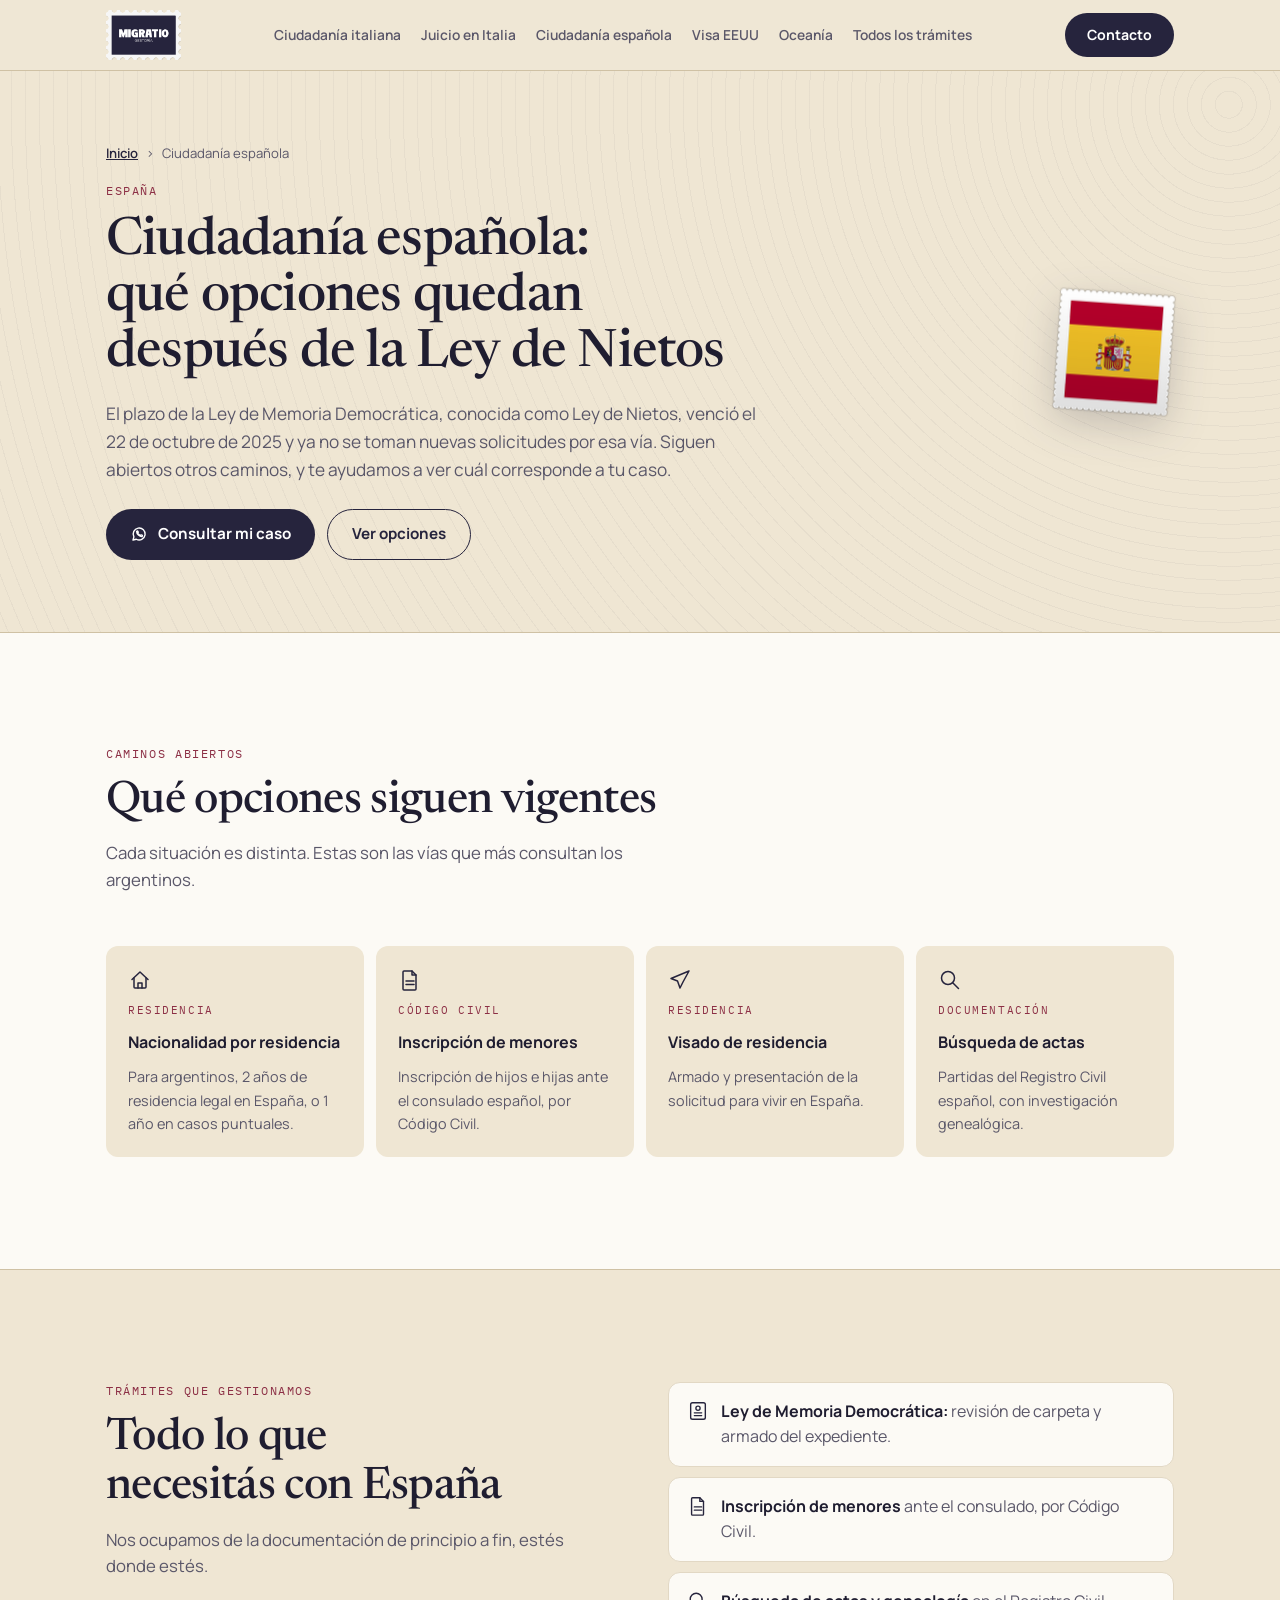
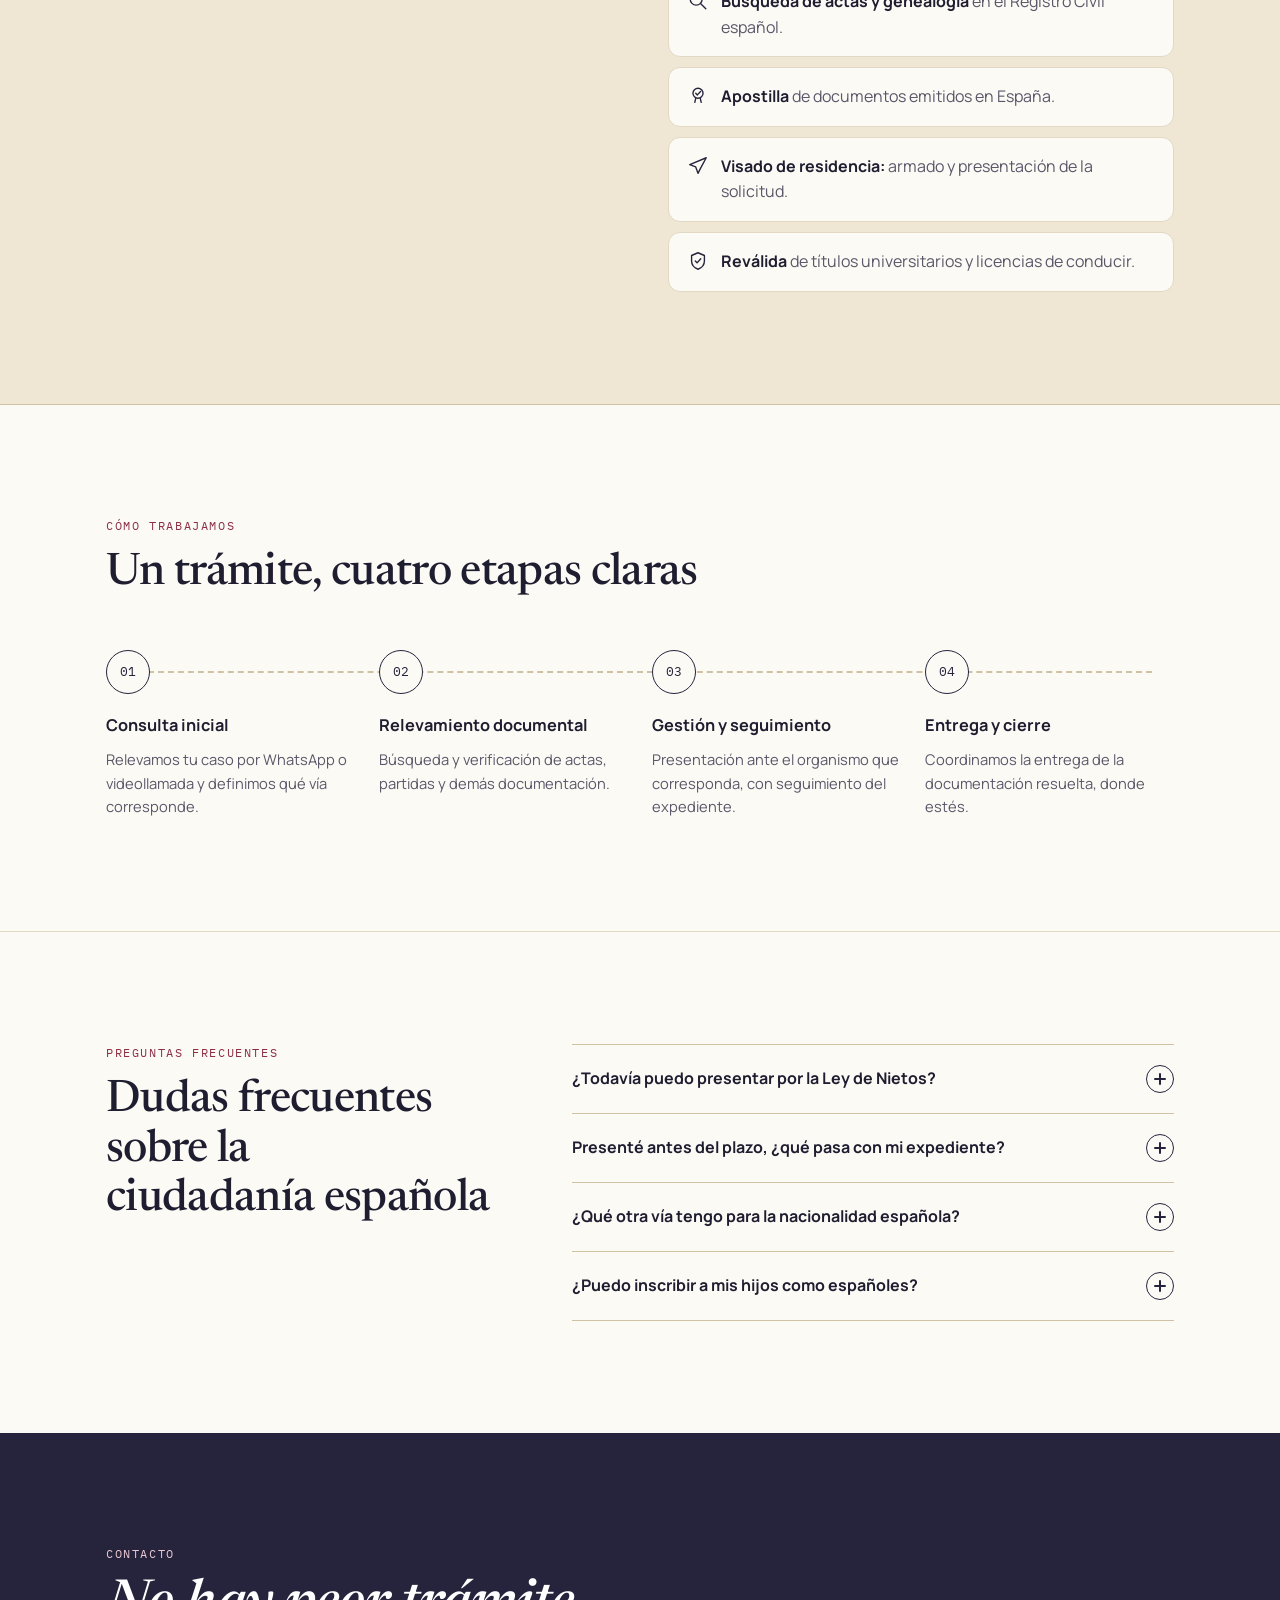
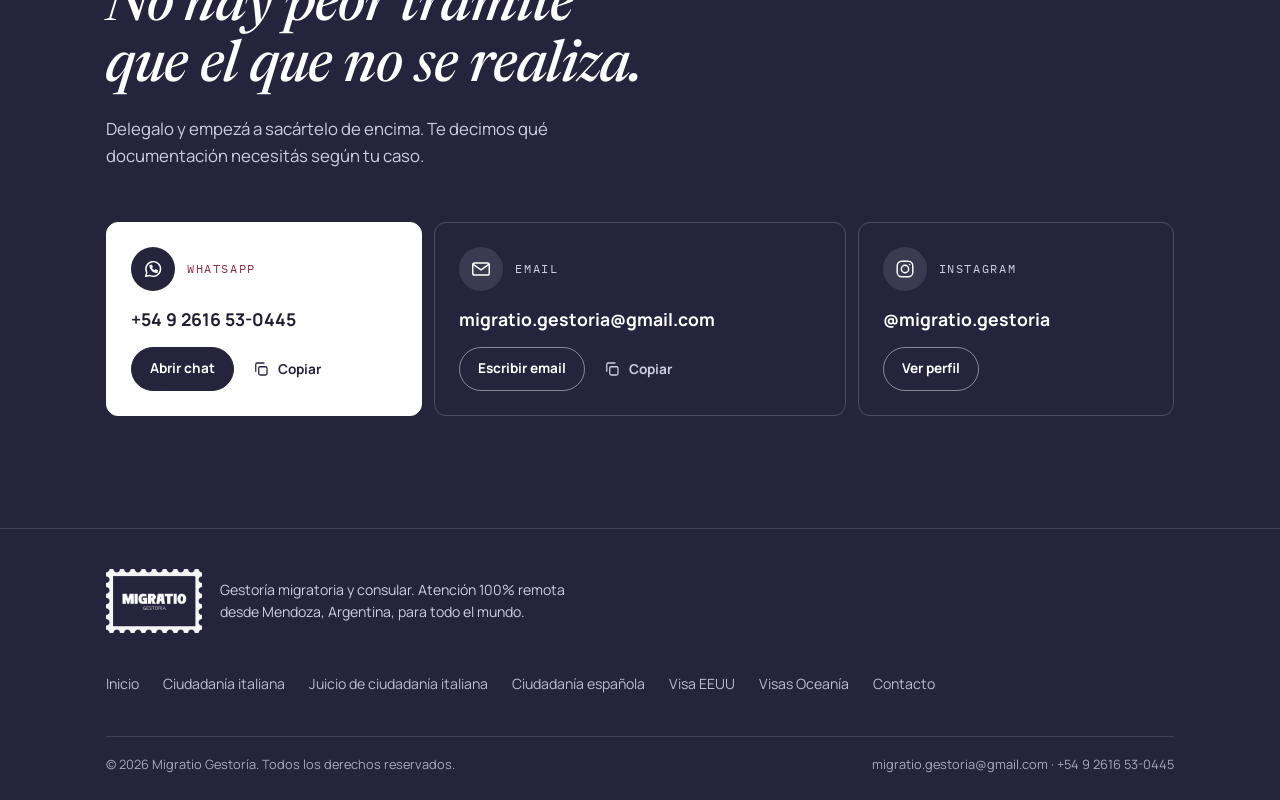
==== commit b76a7f9e: "Contacto: una acción principal por canal" ====
--- a/ciudadania-espanola/index.html
+++ b/ciudadania-espanola/index.html
@@ -3,6 +3,7 @@
 <head>
 <meta charset="utf-8">
 <meta name="viewport" content="width=device-width, initial-scale=1, viewport-fit=cover">
+<meta name="format-detection" content="telephone=no">
 <title>Ciudadanía española después de la Ley de Nietos · Migratio Gestoría</title>
 <meta name="description" content="El plazo de la Ley de Memoria Democrática (Ley de Nietos) venció el 22 de octubre de 2025. Qué caminos siguen abiertos para obtener la nacionalidad española y qué trámites gestionamos.">
 <meta name="theme-color" content="#efe6d3">
@@ -119,6 +120,8 @@
   <symbol id="ic-arrow" viewBox="0 0 24 24"><path d="M5 12h14M13 6l6 6-6 6"/></symbol>
   <symbol id="ic-mail" viewBox="0 0 24 24"><rect x="3" y="5.5" width="18" height="13" rx="2"/><path d="M3.5 7l8.5 6 8.5-6"/></symbol>
   <symbol id="ic-ig" viewBox="0 0 24 24"><rect x="3.5" y="3.5" width="17" height="17" rx="5"/><circle cx="12" cy="12" r="4"/><path d="M17 7h.01"/></symbol>
+  <symbol id="ic-copy" viewBox="0 0 24 24"><rect x="9" y="9" width="11" height="11" rx="2"/><path d="M5 15V6a2 2 0 0 1 2-2h9"/></symbol>
+  <symbol id="ic-check" viewBox="0 0 24 24"><path d="M5 12.5l4.5 4.5L19 7.5"/></symbol>
   <symbol id="ic-wa" viewBox="0 0 24 24"><path d="M4 20l1.2-4.2A8 8 0 1 1 8.4 19z"/><path d="M9.2 8.6c.3 2.4 2 4.6 4.6 5.6l1-1.1 1.8.8-.4 1.6c-3.6.2-7.2-3.2-7.4-7l1.5-.5.8 1.8z"/></symbol>
 </svg>
 
@@ -282,15 +285,18 @@
           <span class="value">+54 9 2616 53-0445</span>
           <div class="actions">
             <a class="chip-btn solid" href="https://wa.me/5492616530445" target="_blank" rel="noopener">Abrir chat</a>
-            <button class="chip-btn copy" id="copy-wa" data-copy="+54 9 2616 53-0445">Copiar número</button>
+            <button class="copy-link copy" data-copy="+54 9 2616 53-0445" data-what="Número" aria-label="Copiar número"><svg aria-hidden="true"><use href="#ic-copy"/></svg><span class="lbl">Copiar</span></button>
           </div>
+          <span class="sr-only copy-status" role="status"></span>
         </div>
         <div class="contact">
           <div class="c-top"><span class="c-ico"><svg aria-hidden="true"><use href="#ic-mail"/></svg></span><span class="mono">Email</span></div>
-          <span class="value">migratio.gestoria@<wbr>gmail.com</span>
+          <span class="value">migratio.gestoria@gmail.com</span>
           <div class="actions">
-            <button class="chip-btn copy" id="copy-mail" data-copy="migratio.gestoria@gmail.com">Copiar email</button>
+            <a class="chip-btn" href="mailto:migratio.gestoria@gmail.com">Escribir email</a>
+            <button class="copy-link copy" data-copy="migratio.gestoria@gmail.com" data-what="Email" aria-label="Copiar email"><svg aria-hidden="true"><use href="#ic-copy"/></svg><span class="lbl">Copiar</span></button>
           </div>
+          <span class="sr-only copy-status" role="status"></span>
         </div>
         <div class="contact">
           <div class="c-top"><span class="c-ico"><svg aria-hidden="true"><use href="#ic-ig"/></svg></span><span class="mono">Instagram</span></div>
@@ -351,17 +357,29 @@
   mnav.querySelectorAll('a').forEach(function (a) { a.addEventListener('click', function () { setMenu(false); }); });
   document.addEventListener('keydown', function (e) { if (e.key === 'Escape' && !mnav.hidden) { setMenu(false); menuBtn.focus(); } });
   document.querySelectorAll('.copy').forEach(function (btn) {
+    var lbl = btn.querySelector('.lbl'), use = btn.querySelector('use'), idle = lbl.textContent;
+    var status = btn.closest('.contact').querySelector('.copy-status'), timer;
+    function done(msg, ok, said) {
+      lbl.textContent = msg;
+      use.setAttribute('href', ok ? '#ic-check' : '#ic-copy');
+      btn.classList.toggle('done', ok);
+      status.textContent = said;
+      clearTimeout(timer);
+      timer = setTimeout(function () {
+        lbl.textContent = idle; use.setAttribute('href', '#ic-copy'); btn.classList.remove('done'); status.textContent = '';
+      }, 1800);
+    }
+    function select() {
+      var r = document.createRange(); r.selectNodeContents(btn.closest('.contact').querySelector('.value'));
+      var s = getSelection(); s.removeAllRanges(); s.addRange(r);
+      done('Seleccionado', false, btn.getAttribute('data-what') + ' seleccionado');
+    }
     btn.addEventListener('click', function () {
-      var text = btn.getAttribute('data-copy'), label = btn.textContent;
-      function done(msg) { btn.textContent = msg; setTimeout(function () { btn.textContent = label; }, 1800); }
       try {
-        navigator.clipboard.writeText(text).then(function () { done('Copiado'); }, function () {
-          var v = btn.closest('.contact').querySelector('.value');
-          var r = document.createRange(); r.selectNodeContents(v);
-          var s = getSelection(); s.removeAllRanges(); s.addRange(r);
-          done('Seleccionado');
-        });
-      } catch (e) { done('Copialo a mano'); }
+        navigator.clipboard.writeText(btn.getAttribute('data-copy')).then(function () {
+          done('Copiado', true, btn.getAttribute('data-what') + ' copiado');
+        }, select);
+      } catch (e) { select(); }
     });
   });
 </script>
--- a/site.css
+++ b/site.css
@@ -514,6 +514,23 @@
   .contact.main .chip-btn.solid { background: var(--navy); color: var(--white); }
   .contact.main .chip-btn:hover { background: var(--navy-soft); color: var(--white); }
 
+  /* ---------- contacto: una acción principal por canal ---------- */
+  .contact-grid { grid-template-columns: minmax(0, 1fr) minmax(0, 1.3fr) minmax(0, 1fr); }
+  @media (max-width: 1040px) { .contact-grid { grid-template-columns: 1fr; } }
+  .contact .value { font-size: clamp(.92rem, 4.7vw, 1.1rem); white-space: nowrap; }
+  .contact .actions { align-items: center; gap: 4px 8px; }
+  .copy-link { display: inline-flex; align-items: center; gap: 8px; min-height: 44px; padding: 0 14px 0 10px; border: 0; border-radius: 999px; background: transparent; color: #cfcce2; font: 700 .85rem var(--f-body); cursor: pointer; }
+  .copy-link svg { width: 18px; height: 18px; flex: none; stroke: currentColor; fill: none; stroke-width: 1.7; stroke-linecap: round; stroke-linejoin: round; }
+  .copy-link .lbl { min-width: 6.4ch; text-align: left; }
+  .contact.main .copy-link { color: var(--navy); }
+  .copy-link.done { color: var(--white); }
+  .contact.main .copy-link.done { color: var(--navy); }
+  @media (hover: hover) and (pointer: fine) {
+    .copy-link:hover { background: rgba(255, 255, 255, .1); color: var(--white); }
+    .contact.main .copy-link:hover { background: rgba(38, 36, 61, .08); color: var(--navy); }
+  }
+  .sr-only { position: absolute; width: 1px; height: 1px; margin: -1px; padding: 0; overflow: hidden; clip: rect(0 0 0 0); white-space: nowrap; border: 0; }
+
   /* ---------- footer ---------- */
   footer { background: var(--navy); color: #bdbad4; border-top: 1px solid rgba(255, 255, 255, .12); font-size: .88rem; }
   footer a { text-decoration: none; }
@@ -537,8 +554,8 @@
   img[src*="stamp-"] { aspect-ratio: 500 / 420; }
 
   /* press feedback */
-  .btn, .chip-btn, .tab, a.jump, .menu-btn { transition: background-color .2s ease, color .2s ease, border-color .2s ease, transform .16s var(--ease-out); }
-  .btn:active, .chip-btn:active, .tab:active, a.jump:active, .menu-btn:active { transform: scale(.97); }
+  .btn, .chip-btn, .copy-link, .tab, a.jump, .menu-btn { transition: background-color .2s ease, color .2s ease, border-color .2s ease, transform .16s var(--ease-out); }
+  .btn:active, .chip-btn:active, .copy-link:active, .tab:active, a.jump:active, .menu-btn:active { transform: scale(.97); }
 
   /* focal moment: the envelope arrives, the stamp is placed, the postmark lands */
   @keyframes env-in { from { opacity: 0; transform: translateY(18px) rotate(-4deg); } }
@@ -573,7 +590,7 @@
   @media (prefers-reduced-motion: reduce) {
     html { scroll-behavior: auto; }
     .envelope, .env-stamp, .postmark, .panel:not([hidden]) .panel-intro, .panel:not([hidden]) .svc, .panel:not([hidden]) .panel-foot > *, .faq-list details[open] p, .mnav:not([hidden]) .wrap { animation-name: fade; animation-delay: 0ms; }
-    .btn:active, .chip-btn:active, .tab:active, a.jump:active, .menu-btn:active { transform: none; }
+    .btn:active, .chip-btn:active, .copy-link:active, .tab:active, a.jump:active, .menu-btn:active { transform: none; }
     .dest img { transition: none; }
   }
 
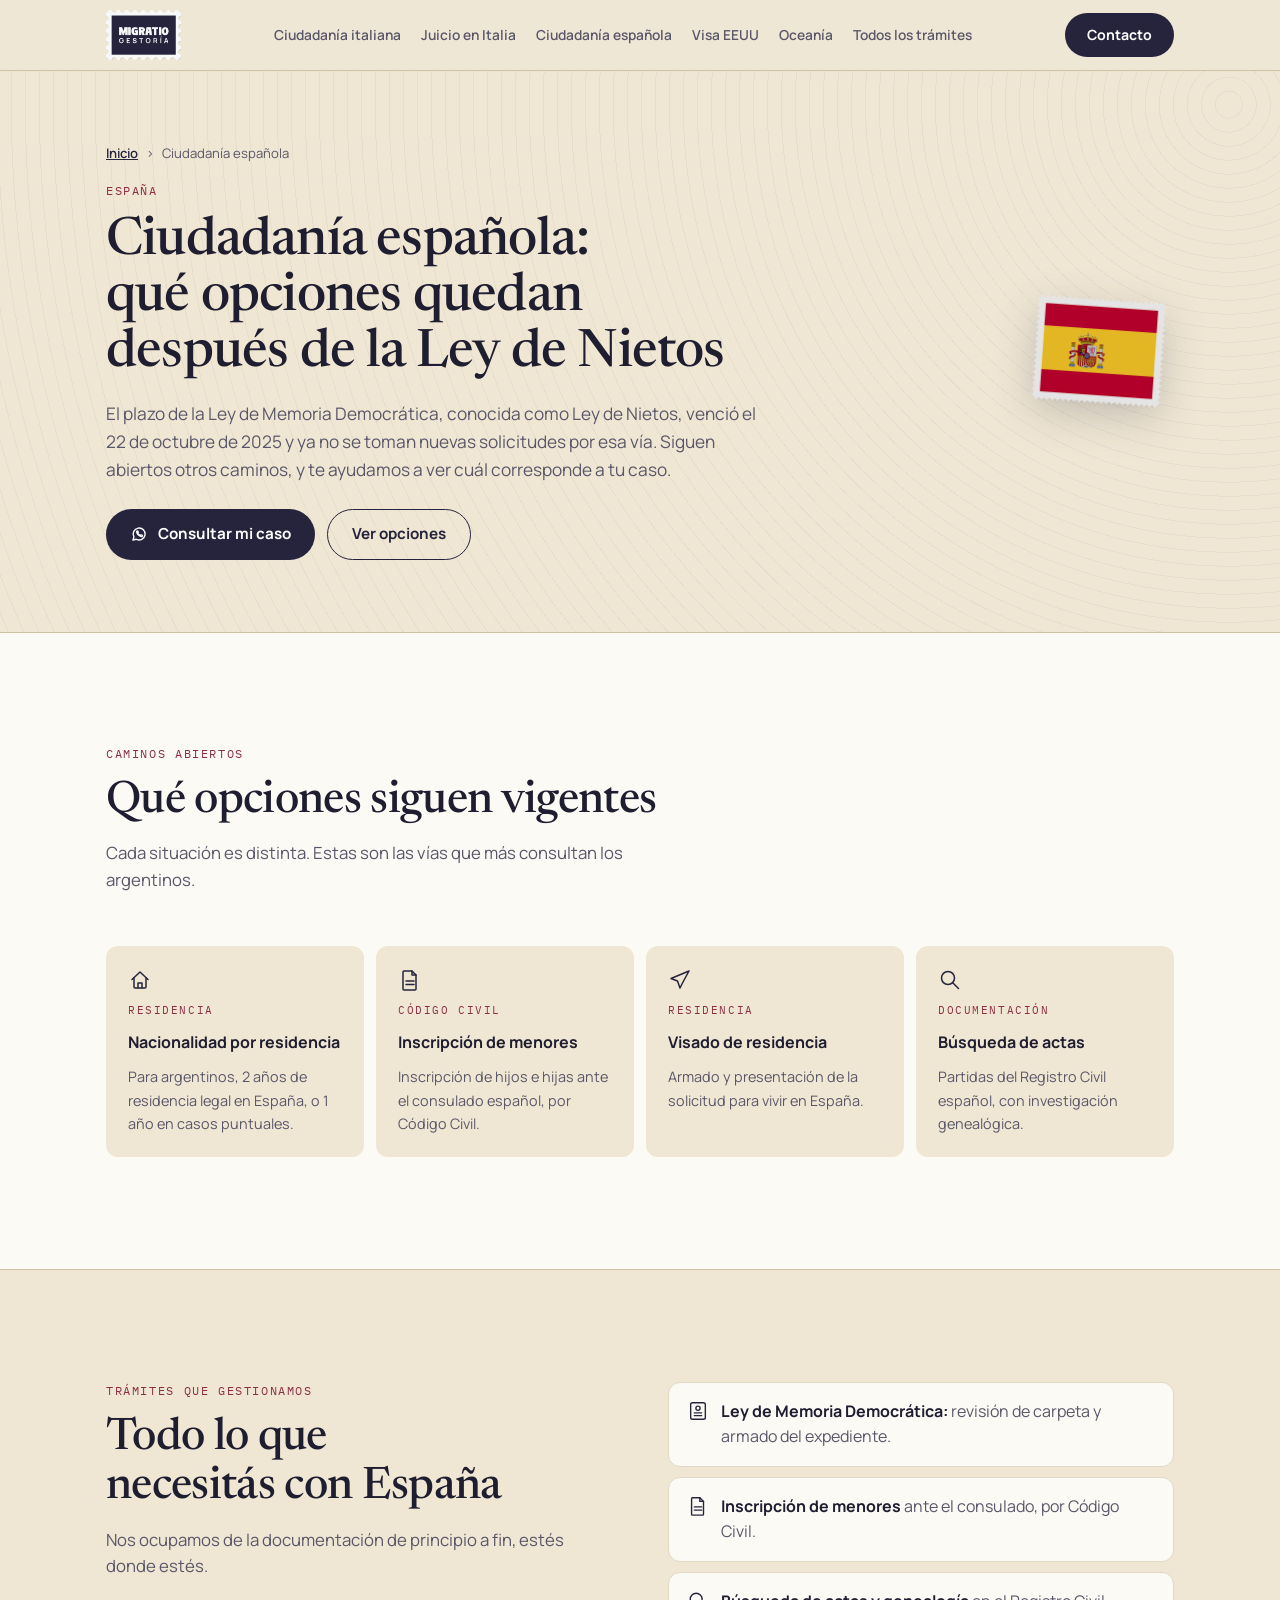
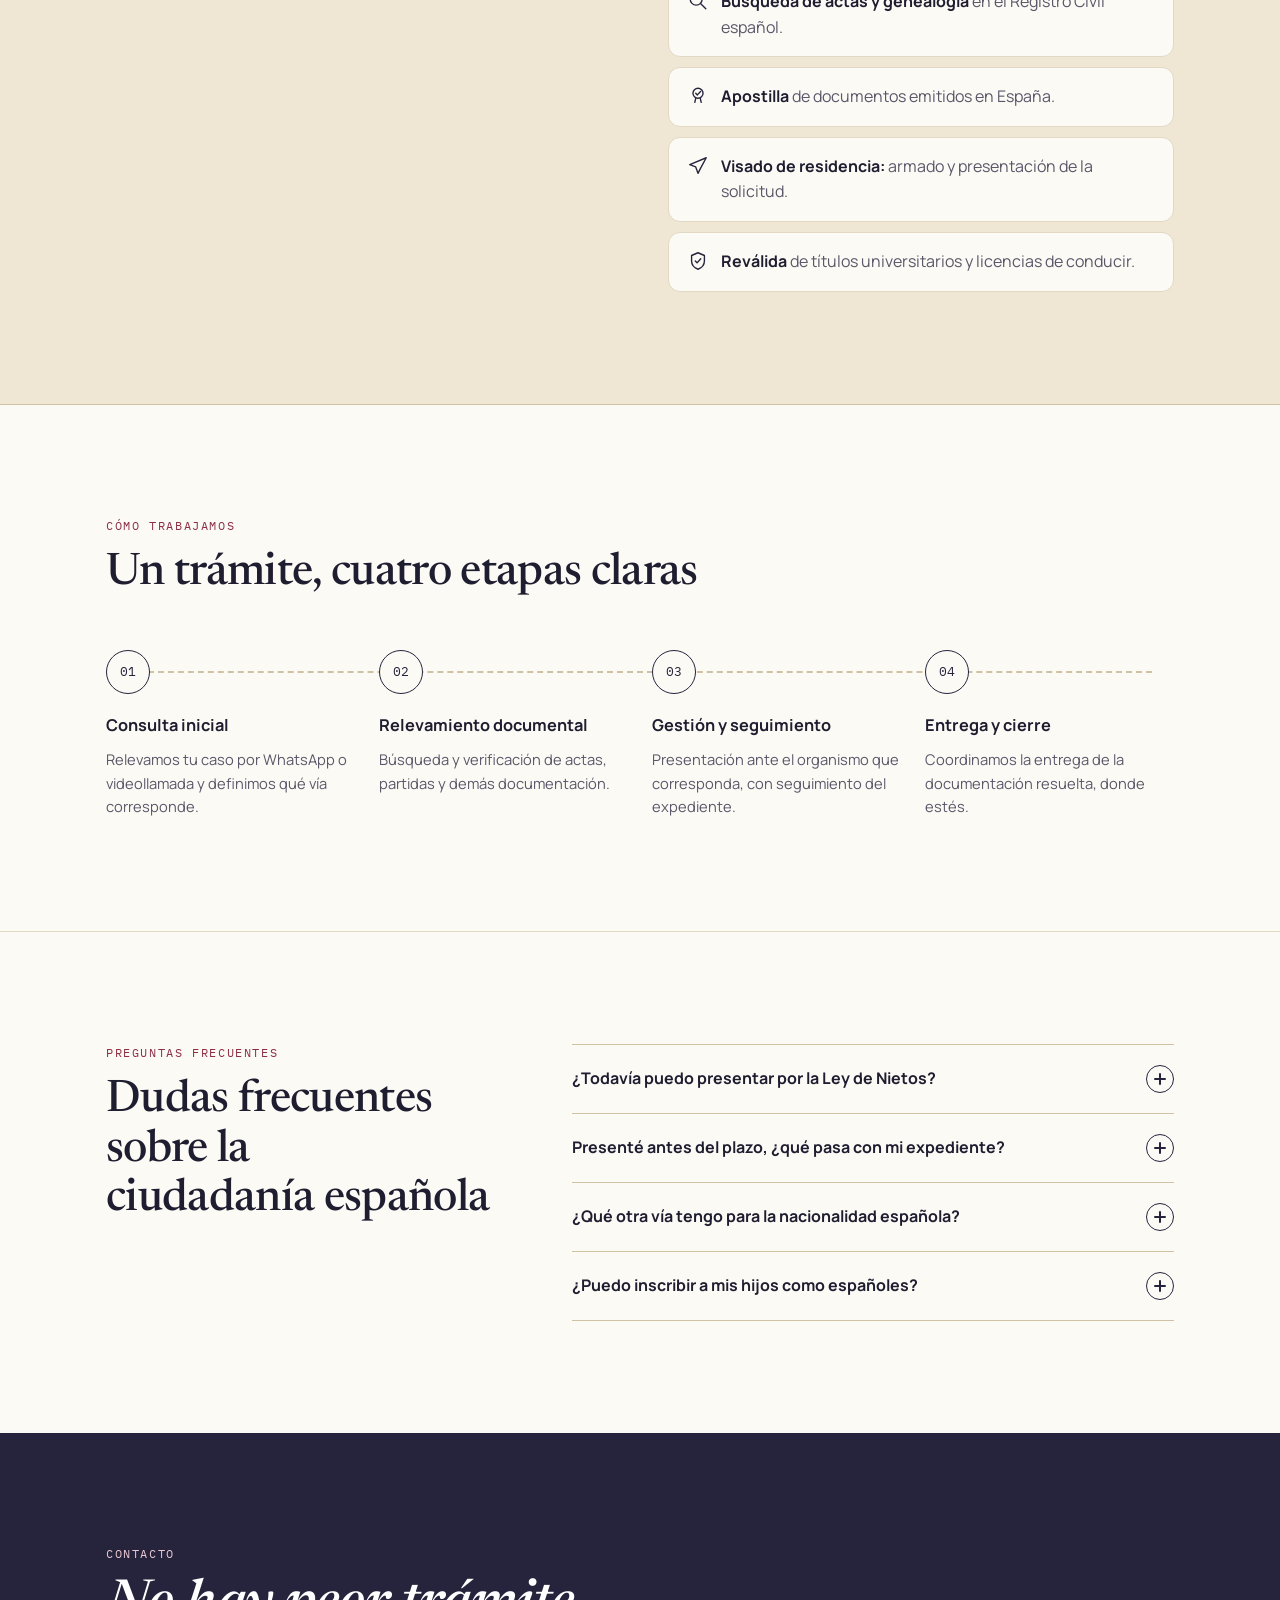
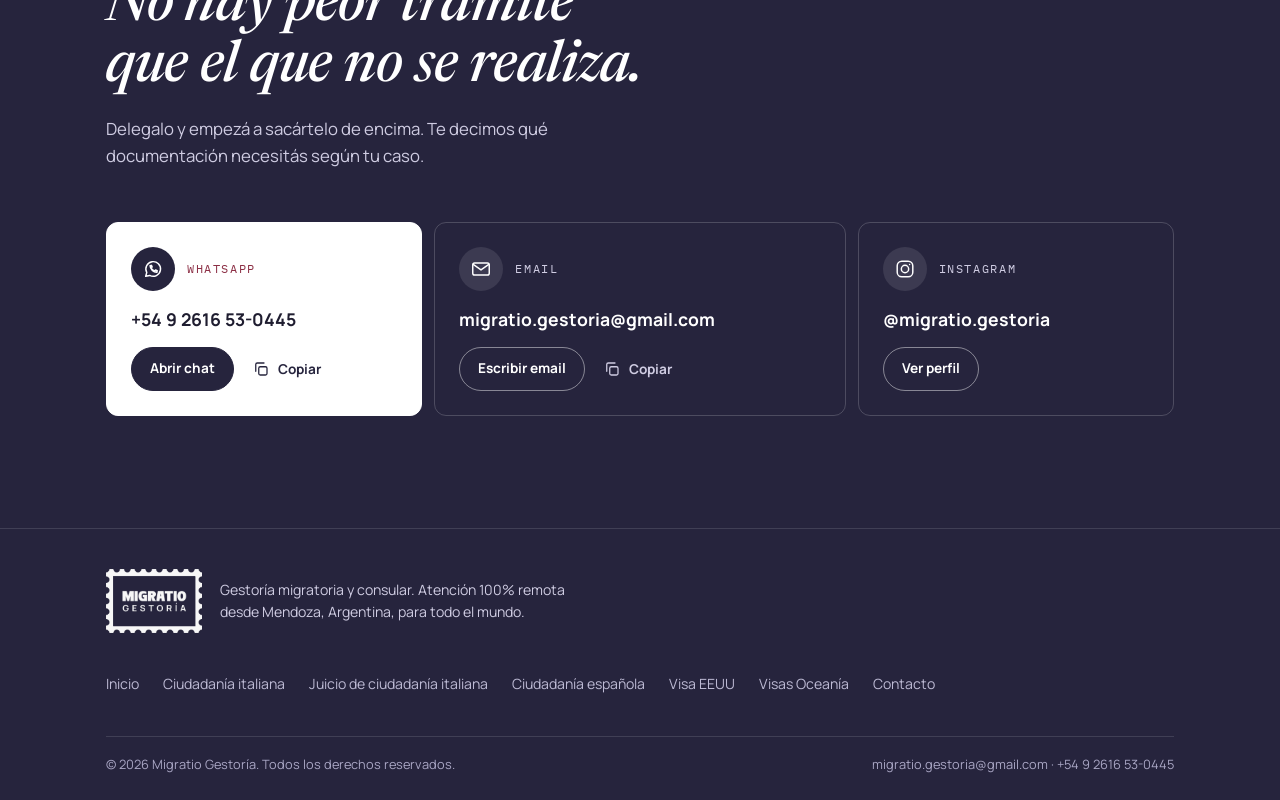
==== commit a5c2a94e: "Logo nuevo y bandera de España rectangular" ====
--- a/ciudadania-espanola/index.html
+++ b/ciudadania-espanola/index.html
@@ -129,7 +129,7 @@
 
 <header class="site">
   <div class="wrap nav-row">
-    <a href="../" class="brand" aria-label="Migratio Gestoría, inicio"><img src="../logo.png" alt="Migratio Gestoría"></a>
+    <a href="../" class="brand" aria-label="Migratio Gestoría, inicio"><img src="../logo-v2.png" alt="Migratio Gestoría"></a>
     <nav class="links" aria-label="Secciones">
       <a href="../ciudadania-italiana/">Ciudadanía italiana</a>
       <a href="../juicio-ciudadania-italiana/">Juicio en Italia</a>
@@ -172,7 +172,7 @@
           <a class="btn btn-outline" href="#opciones">Ver opciones</a>
         </div>
       </div>
-      <img class="hero-flag" src="../stamp-espana-escudo.png" alt="">
+      <img class="hero-flag" src="../stamp-espana-v3.png" alt="">
     </div>
   </section>
 
@@ -313,7 +313,7 @@
 <footer>
   <div class="wrap f-top">
     <div class="f-brand">
-      <img src="../logo.png" alt="Migratio Gestoría" width="96" height="64">
+      <img src="../logo-v2.png" alt="Migratio Gestoría" width="96" height="64">
       <p>Gestoría migratoria y consular. Atención 100% remota desde Mendoza, Argentina, para todo el mundo.</p>
     </div>
     <nav class="f-links" aria-label="Pie de página">
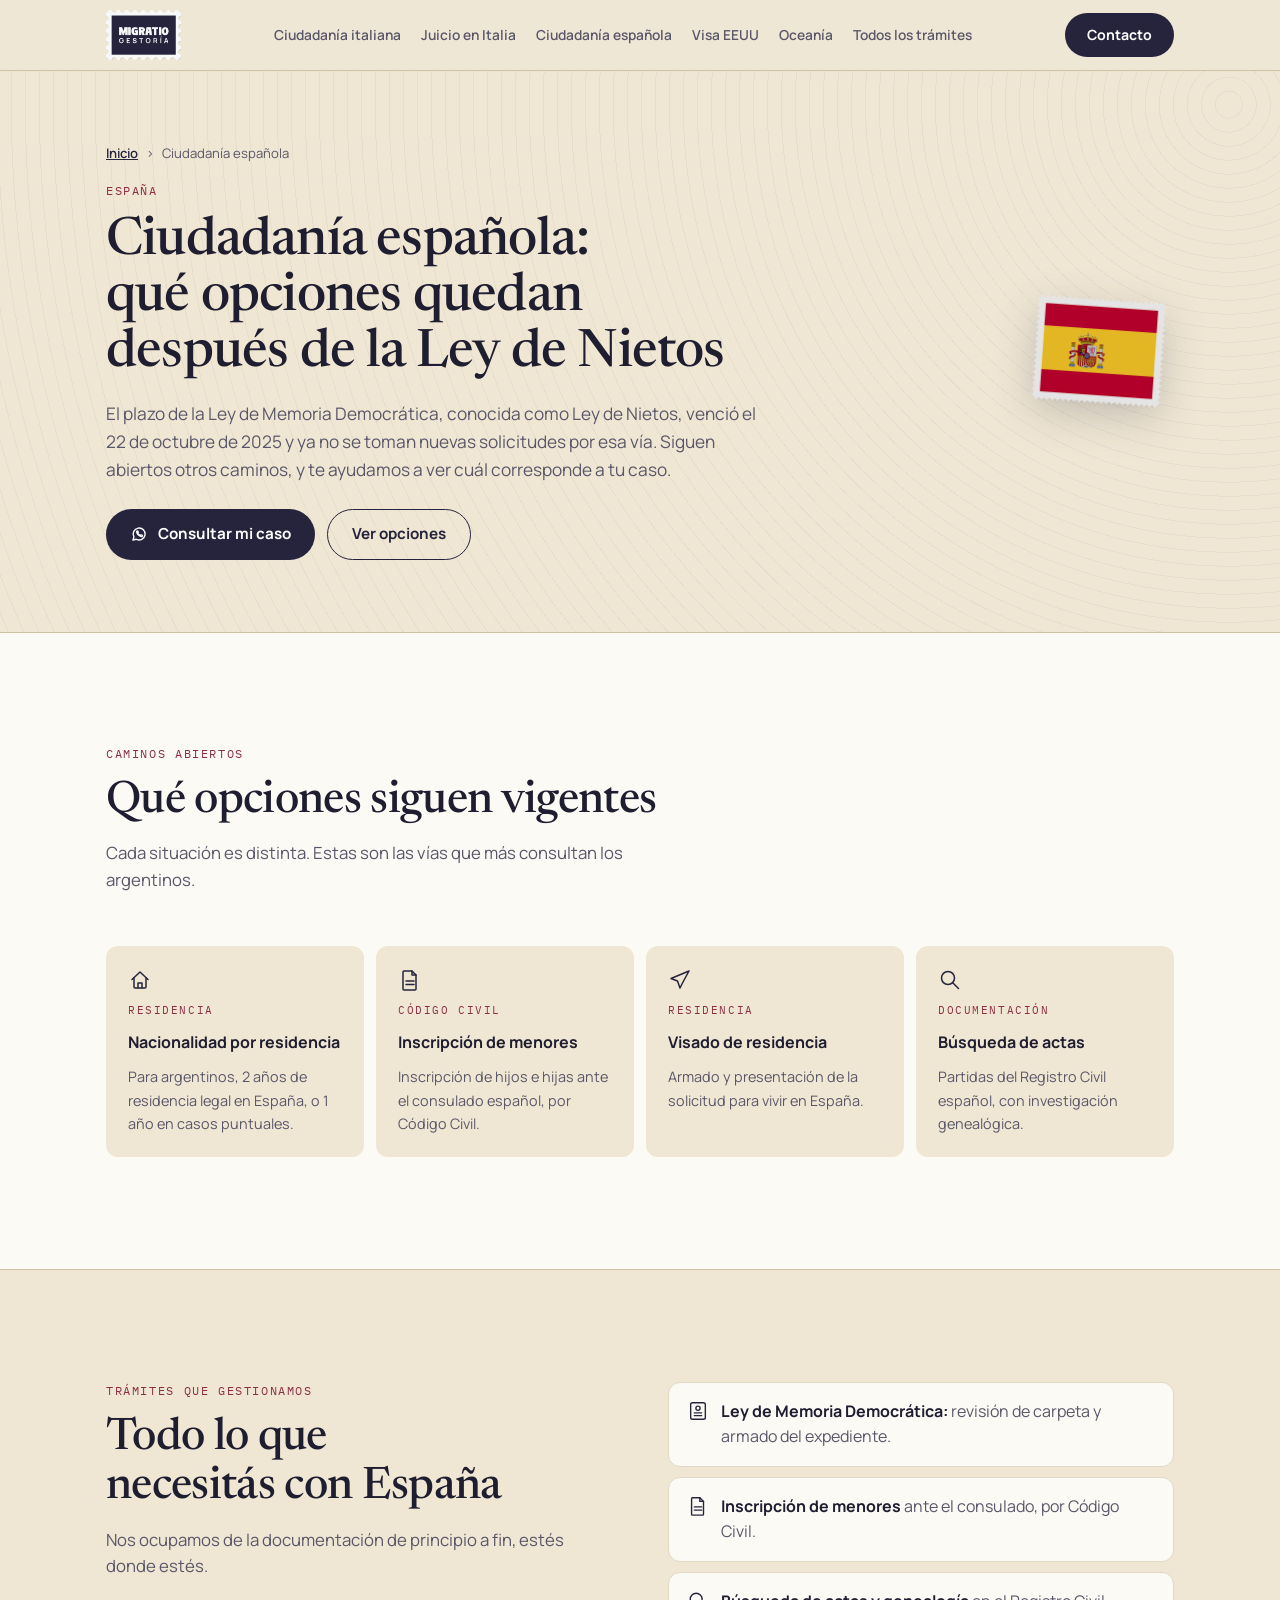
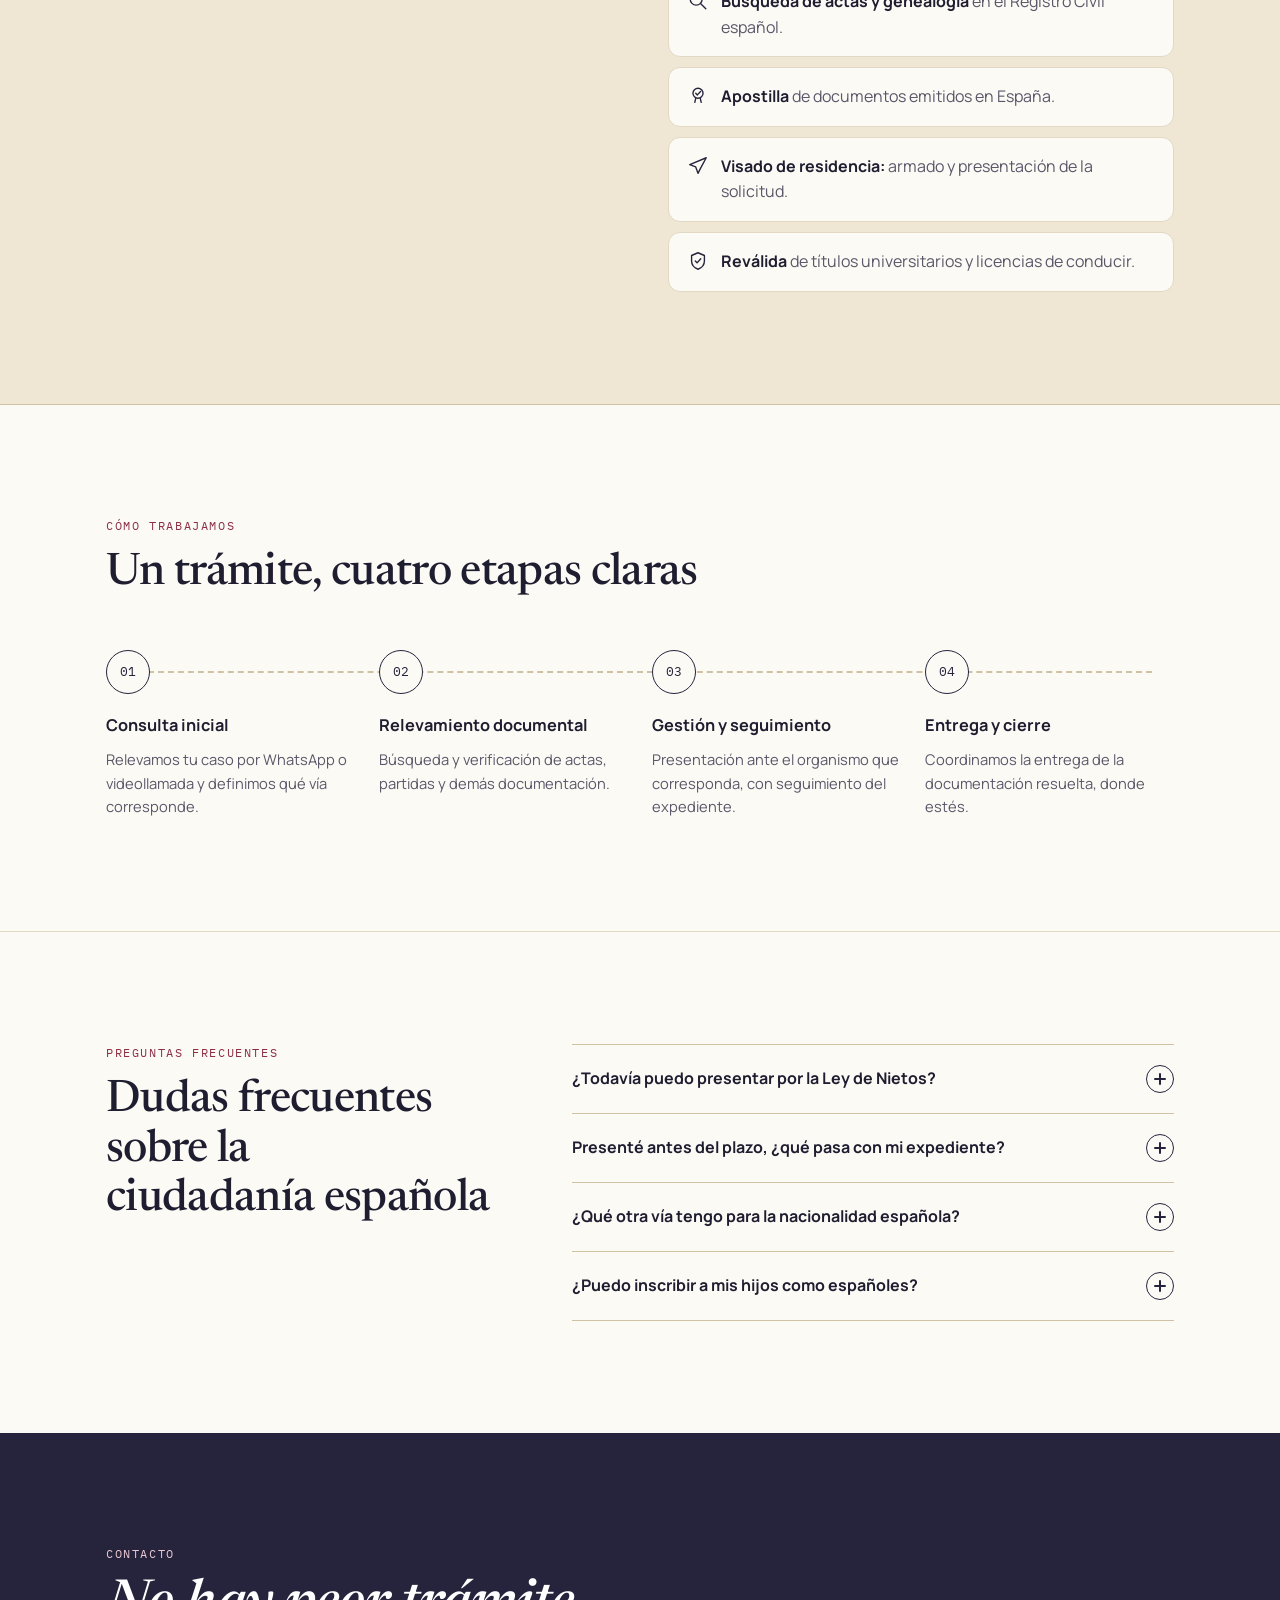
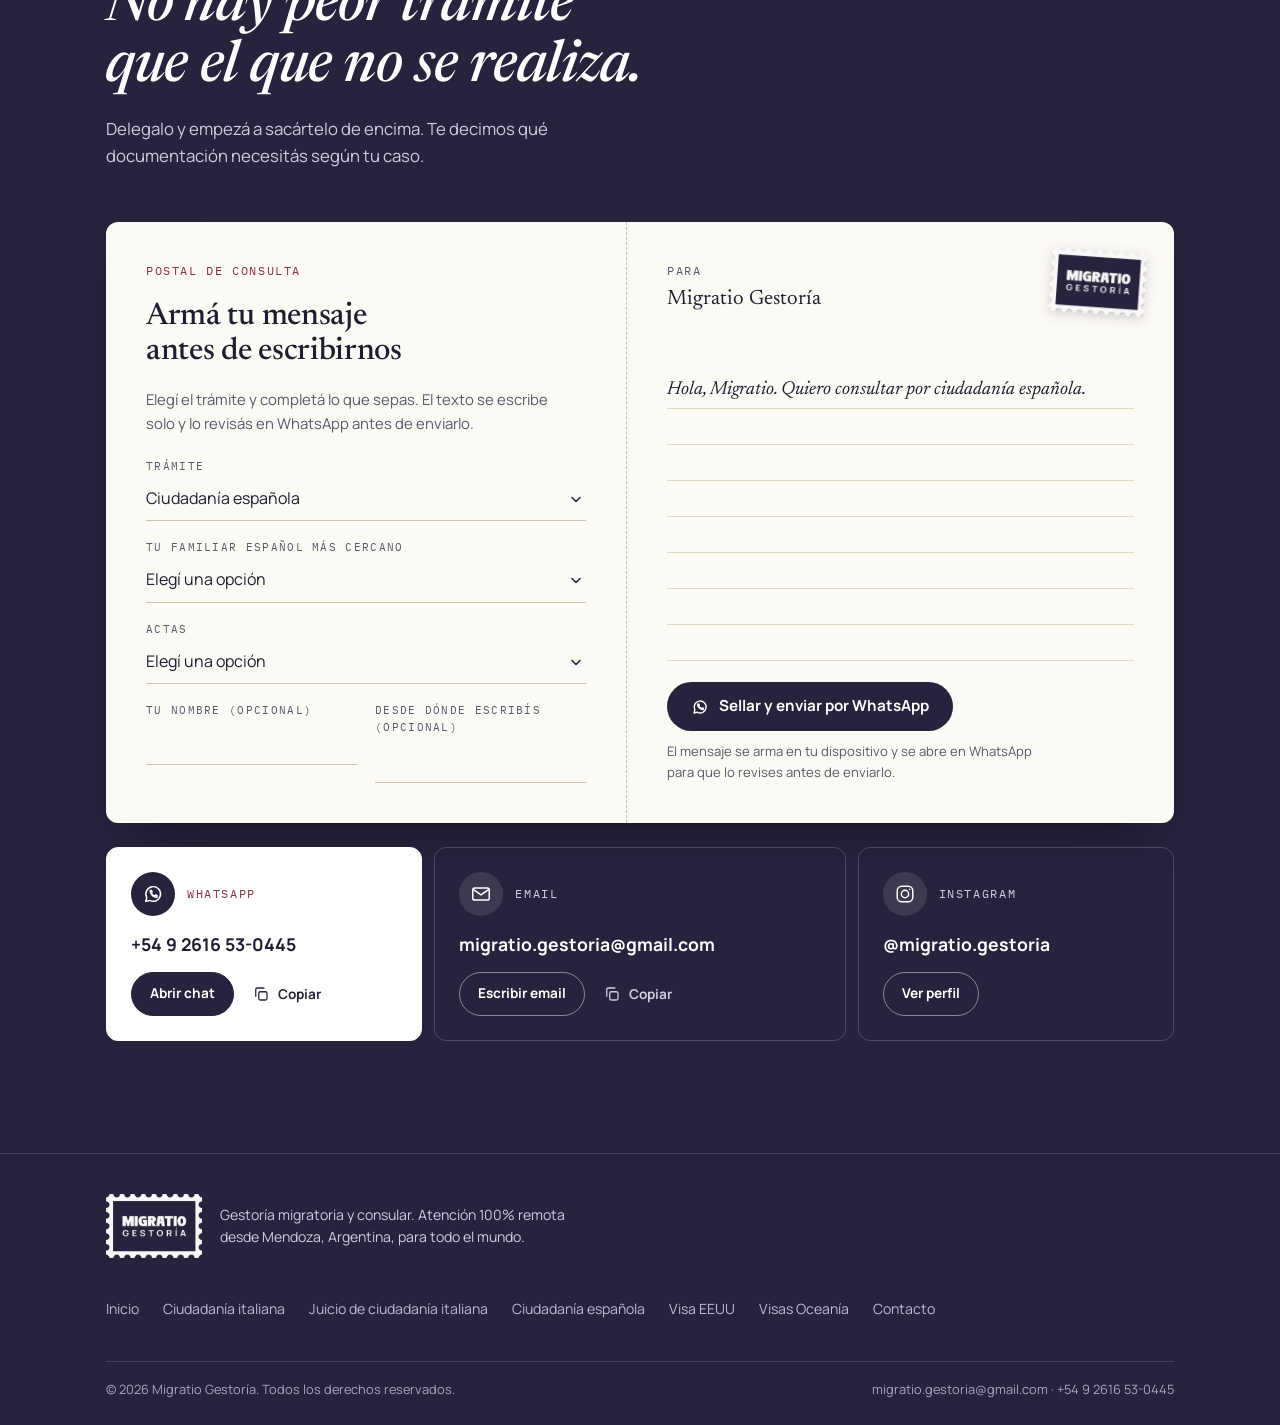
==== commit 763b6478: "Postal de consulta en ciudadanía española" ====
--- a/ciudadania-espanola/index.html
+++ b/ciudadania-espanola/index.html
@@ -279,6 +279,48 @@
         <h2 class="slogan-line">No hay peor trámite que el que no se realiza.</h2>
         <p>Delegalo y empezá a sacártelo de encima. Te decimos qué documentación necesitás según tu caso.</p>
       </div>
+      <div class="postal" id="postal">
+        <div class="pc-form">
+          <span class="mono">Postal de consulta</span>
+          <h3>Armá tu mensaje antes de escribirnos</h3>
+          <p>Elegí el trámite y completá lo que sepas. El texto se escribe solo y lo revisás en WhatsApp antes de enviarlo.</p>
+          <label class="pf"><span>Trámite</span>
+            <select id="pc-tramite">
+              <option value="">Elegí un trámite</option>
+              <option value="italiana">Ciudadanía italiana</option>
+              <option value="juicio">Juicio de ciudadanía italiana</option>
+              <option value="espanola">Ciudadanía española</option>
+              <option value="argentina">Ciudadanía argentina</option>
+              <option value="eeuu">Visa para Estados Unidos</option>
+              <option value="oceania">Visas para Oceanía y Bali</option>
+              <option value="documentos">Actas, apostillas o traducciones</option>
+              <option value="otro">Otro trámite</option>
+            </select>
+          </label>
+          <div class="pc-extra" id="pc-extra"></div>
+          <div class="pc-row">
+            <label class="pf"><span>Tu nombre (opcional)</span><input id="pc-nombre" type="text" maxlength="60" autocomplete="given-name"></label>
+            <label class="pf"><span>Desde dónde escribís (opcional)</span><input id="pc-lugar" type="text" maxlength="60" autocomplete="address-level2"></label>
+          </div>
+        </div>
+        <div class="pc-card">
+          <img class="pc-stamp" src="../logo-v2.png" alt="" width="96" height="64">
+          <svg class="pc-mark" viewBox="6 6 108 108" aria-hidden="true">
+            <defs><path id="pc-ring" d="M60,60 m-39,0 a39,39 0 1,1 78,0 a39,39 0 1,1 -78,0"/></defs>
+            <circle cx="60" cy="60" r="48" fill="none" stroke="#8c2f45" stroke-width="2"/>
+            <circle cx="60" cy="60" r="31" fill="none" stroke="#8c2f45" stroke-width="1.2"/>
+            <text font-family="IBM Plex Mono, monospace" font-size="9.5" letter-spacing="2.4" fill="#8c2f45"><textPath href="#pc-ring">MIGRATIO · CONSULTA · MENDOZA ·</textPath></text>
+            <text x="60" y="57" text-anchor="middle" font-family="IBM Plex Mono, monospace" font-size="8" letter-spacing="1" fill="#8c2f45">ENVIADO</text>
+            <text id="pc-date" x="60" y="70" text-anchor="middle" font-family="IBM Plex Mono, monospace" font-size="7.5" letter-spacing=".6" fill="#8c2f45"></text>
+          </svg>
+          <div class="pc-to"><span class="mono">Para</span><span>Migratio Gestoría</span></div>
+          <p class="pc-text" id="pc-text">Hola, Migratio. Quiero hacer una consulta.</p>
+          <div class="pc-send">
+            <a class="btn btn-primary" id="pc-send" href="https://wa.me/5492616530445" target="_blank" rel="noopener"><svg aria-hidden="true"><use href="#ic-wa"/></svg>Sellar y enviar por WhatsApp</a>
+            <p class="pc-note">El mensaje se arma en tu dispositivo y se abre en WhatsApp para que lo revises antes de enviarlo.</p>
+          </div>
+        </div>
+      </div>
       <div class="contact-grid">
         <div class="contact main">
           <div class="c-top"><span class="c-ico"><svg aria-hidden="true"><use href="#ic-wa"/></svg></span><span class="mono">WhatsApp</span></div>
@@ -382,6 +424,79 @@
       } catch (e) { select(); }
     });
   });
+
+
+  // postal: arma el mensaje de WhatsApp en el dispositivo
+  (function () {
+    var root = document.getElementById('postal'); if (!root) return;
+    var WA = 'https://wa.me/5492616530445?text=';
+    var F = {
+      antIt: ['Tu antepasado italiano más cercano', [['Padre o madre', 'Mi antepasado italiano más cercano es mi padre o mi madre.'], ['Abuelo o abuela', 'Mi antepasado italiano más cercano es mi abuelo o mi abuela.'], ['Bisabuelo o bisabuela', 'Mi antepasado italiano más cercano es mi bisabuelo o mi bisabuela.'], ['Tatarabuelo o anterior', 'Mi antepasado italiano más cercano es un tatarabuelo o anterior.'], ['Todavía no lo sé', 'Todavía no sé en qué generación está mi antepasado italiano.']]],
+      antEs: ['Tu familiar español más cercano', [['Padre o madre', 'Mi familiar español más cercano es mi padre o mi madre.'], ['Abuelo o abuela', 'Mi familiar español más cercano es mi abuelo o mi abuela.'], ['Bisabuelo o anterior', 'Mi familiar español más cercano es un bisabuelo o anterior.'], ['No tengo familiares españoles', 'No tengo familiares españoles.']]],
+      actas: ['Actas', [['Tengo todas', 'Tengo todas las actas.'], ['Tengo algunas', 'Tengo algunas actas.'], ['Todavía no tengo ninguna', 'Todavía no tengo actas.'], ['No sé cuáles necesito', 'No sé qué actas necesito.']]],
+      sitAr: ['Tu situación', [['Soy hijo/a de argentino/a y nací en el exterior', 'Soy hijo/a de argentino/a y nací en el exterior.'], ['Soy extranjero/a y vivo en Argentina', 'Soy extranjero/a y vivo en Argentina.'], ['Otra situación', '']]],
+      eeuu: ['Tipo de trámite', [['Primera visa', 'Sería mi primera visa.'], ['Renovación', 'Quiero renovar mi visa.']]],
+      cuando: ['Cuándo viajarías', [['En los próximos 3 meses', 'Viajaría en los próximos 3 meses.'], ['En 3 a 6 meses', 'Viajaría en 3 a 6 meses.'], ['En más de 6 meses', 'Viajaría en más de 6 meses.'], ['Todavía no tengo fecha', 'Todavía no tengo fecha de viaje.']]],
+      destOc: ['Destino', [['Australia', 'Mi destino es Australia.'], ['Nueva Zelanda', 'Mi destino es Nueva Zelanda.'], ['Bali', 'Mi destino es Bali.']]],
+      pas: ['Pasaporte', [['Argentino', 'Viajaría con pasaporte argentino.'], ['Italiano', 'Viajaría con pasaporte italiano.'], ['Español', 'Viajaría con pasaporte español.']]],
+      doc: ['Qué necesitás', [['Búsqueda de actas', 'Necesito una búsqueda de actas.'], ['Rectificación de actas', 'Necesito rectificar un acta.'], ['Apostilla', 'Necesito apostillar documentos.'], ['Traducción', 'Necesito una traducción.']]],
+      pais: ['País de los documentos', [['Argentina', 'Los documentos son de Argentina.'], ['Italia', 'Los documentos son de Italia.'], ['España', 'Los documentos son de España.'], ['Otro país', 'Los documentos son de otro país.']]],
+      otro: ['Contanos en una línea', null]
+    };
+    var T = {
+      italiana: ['ciudadanía italiana', ['antIt', 'actas']],
+      juicio: ['un juicio de ciudadanía italiana', ['antIt', 'actas']],
+      espanola: ['ciudadanía española', ['antEs', 'actas']],
+      argentina: ['ciudadanía argentina', ['sitAr']],
+      eeuu: ['una visa para Estados Unidos', ['eeuu', 'cuando']],
+      oceania: ['una visa para Australia, Nueva Zelanda o Bali', ['destOc', 'pas']],
+      documentos: ['actas, apostillas o traducciones', ['doc', 'pais']],
+      otro: ['otro trámite', ['otro']]
+    };
+    var sel = document.getElementById('pc-tramite'), extra = document.getElementById('pc-extra');
+    var nombre = document.getElementById('pc-nombre'), lugar = document.getElementById('pc-lugar');
+    var text = document.getElementById('pc-text'), send = document.getElementById('pc-send');
+    function clean(v) { return v.replace(/\s+/g, ' ').trim(); }
+    function build() {
+      extra.innerHTML = '';
+      var t = T[sel.value]; if (!t) return;
+      t[1].forEach(function (k) {
+        var f = F[k], lab = document.createElement('label'); lab.className = 'pf';
+        var sp = document.createElement('span'); sp.textContent = f[0]; lab.appendChild(sp);
+        var el;
+        if (f[1]) {
+          el = document.createElement('select');
+          el.appendChild(new Option('Elegí una opción', ''));
+          f[1].forEach(function (o, i) { el.appendChild(new Option(o[0], String(i))); });
+        } else { el = document.createElement('input'); el.type = 'text'; el.maxLength = 160; }
+        el.setAttribute('data-f', k); el.addEventListener('input', compose); el.addEventListener('change', compose);
+        lab.appendChild(el); extra.appendChild(lab);
+      });
+    }
+    function compose() {
+      var parts = ['Hola, Migratio.'], n = clean(nombre.value), l = clean(lugar.value), t = T[sel.value];
+      if (n) parts.push('Soy ' + n + '.');
+      parts.push(t ? 'Quiero consultar por ' + t[0] + '.' : 'Quiero hacer una consulta.');
+      extra.querySelectorAll('[data-f]').forEach(function (el) {
+        var f = F[el.getAttribute('data-f')];
+        if (f[1]) { if (el.value !== '') { var s = f[1][+el.value][1]; if (s) parts.push(s); } }
+        else { var v = clean(el.value); if (v) parts.push(/[.!?]$/.test(v) ? v : v + '.'); }
+      });
+      if (l) parts.push('Escribo desde ' + l + '.');
+      var msg = parts.join(' ');
+      text.textContent = msg;
+      send.href = WA + encodeURIComponent(msg);
+    }
+    var map = { 'ciudadania-italiana': 'italiana', 'juicio-ciudadania-italiana': 'juicio', 'ciudadania-espanola': 'espanola', 'visa-estados-unidos': 'eeuu', 'visas-oceania': 'oceania' };
+    var seg = location.pathname.split('/').filter(function (s) { return s && s !== 'index.html'; }).pop();
+    if (map[seg]) sel.value = map[seg];
+    sel.addEventListener('change', function () { build(); compose(); });
+    [nombre, lugar].forEach(function (el) { el.addEventListener('input', compose); });
+    build(); compose();
+    var meses = ['ENE', 'FEB', 'MAR', 'ABR', 'MAY', 'JUN', 'JUL', 'AGO', 'SEP', 'OCT', 'NOV', 'DIC'], d = new Date();
+    var md = document.getElementById('pc-date'); if (md) md.textContent = d.getDate() + ' ' + meses[d.getMonth()] + ' ' + d.getFullYear();
+    send.addEventListener('click', function () { root.classList.remove('sent'); void root.offsetWidth; root.classList.add('sent'); });
+  })();
 </script>
 </body>
 </html>
--- a/site.css
+++ b/site.css
@@ -592,6 +592,171 @@
     .envelope, .env-stamp, .postmark, .panel:not([hidden]) .panel-intro, .panel:not([hidden]) .svc, .panel:not([hidden]) .panel-foot > *, .faq-list details[open] p, .mnav:not([hidden]) .wrap { animation-name: fade; animation-delay: 0ms; }
     .btn:active, .chip-btn:active, .copy-link:active, .tab:active, a.jump:active, .menu-btn:active { transform: none; }
     .dest img { transition: none; }
+  }
+
+  /* ---------- postal de consulta ---------- */
+  .postal {
+    display: grid;
+    grid-template-columns: minmax(0, 1fr) minmax(0, 1.05fr);
+    background: var(--paper);
+    color: var(--ink);
+    border-radius: var(--radius);
+    margin-bottom: 24px;
+    box-shadow: 0 24px 48px -24px rgba(0, 0, 0, .55);
+  }
+  .pc-form { padding: clamp(22px, 3.4vw, 40px); display: flex; flex-direction: column; gap: 18px; border-right: 1.5px dashed var(--line-strong); }
+  .pc-form > .mono { color: var(--burgundy); }
+  .pc-form h3 { font-family: var(--f-display); font-weight: 500; font-size: clamp(1.5rem, 2.6vw, 1.95rem); line-height: 1.15; letter-spacing: -0.01em; }
+  .pc-form > p { color: var(--ink-soft); font-size: .93rem; max-width: 46ch; margin-bottom: 4px; }
+  .pc-extra { display: grid; gap: 18px; }
+  .pc-extra:empty { display: none; }
+  .pc-extra .pf { animation: rise 260ms var(--ease-out) both; }
+  .pc-extra .pf + .pf { animation-delay: 50ms; }
+  .pc-row { display: grid; grid-template-columns: 1fr 1fr; gap: 18px; }
+  .pf { display: flex; flex-direction: column; gap: 2px; min-width: 0; }
+  .pf span { font-family: var(--f-mono); font-size: .68rem; letter-spacing: .12em; text-transform: uppercase; color: var(--ink-soft); }
+  .pf select, .pf input {
+    width: 100%;
+    min-height: 44px;
+    padding: 8px 28px 8px 0;
+    font: inherit;
+    font-size: 1rem;
+    color: var(--ink);
+    background: transparent;
+    border: 0;
+    border-bottom: 1.5px solid var(--line-strong);
+    border-radius: 0;
+    -webkit-appearance: none;
+    appearance: none;
+    transition: border-color .2s ease;
+  }
+  .pf input { padding-right: 0; }
+  .pf select {
+    cursor: pointer;
+    text-overflow: ellipsis;
+    background-image: url("data:image/svg+xml,%3Csvg xmlns='http://www.w3.org/2000/svg' viewBox='0 0 12 12'%3E%3Cpath d='M2 4.5l4 4 4-4' fill='none' stroke='%2326243d' stroke-width='1.6' stroke-linecap='round' stroke-linejoin='round'/%3E%3C/svg%3E");
+    background-repeat: no-repeat;
+    background-position: right 4px center;
+    background-size: 12px;
+  }
+  .pf select:hover, .pf input:hover { border-bottom-color: var(--ink-soft); }
+  .pf select:focus, .pf input:focus { border-bottom-color: var(--navy); }
+  .pc-card { position: relative; padding: clamp(22px, 3.4vw, 40px); display: flex; flex-direction: column; gap: 14px; min-width: 0; }
+  .pc-stamp { position: absolute; top: clamp(18px, 2.6vw, 28px); right: clamp(18px, 2.6vw, 28px); width: 96px; height: auto; transform: rotate(4deg); filter: drop-shadow(0 3px 6px rgba(38, 36, 61, .2)); }
+  .pc-mark { position: absolute; top: clamp(40px, 4.4vw, 52px); right: clamp(92px, 9vw, 104px); width: 88px; opacity: 0; transform: rotate(-12deg); pointer-events: none; }
+  .postal.sent .pc-mark { opacity: .8; animation: mark-in 320ms var(--ease-out) both; }
+  .pc-to { display: flex; flex-direction: column; gap: 2px; padding-right: 200px; min-height: 96px; }
+  .pc-to .mono { color: var(--ink-soft); }
+  .pc-to span:last-child { font-family: var(--f-display); font-size: 1.3rem; }
+  .pc-text {
+    flex: 1;
+    min-height: 180px;
+    font-family: var(--f-display);
+    font-style: italic;
+    font-size: 1.18rem;
+    line-height: 36px;
+    color: var(--ink);
+    overflow-wrap: anywhere;
+    background-image: repeating-linear-gradient(to bottom, transparent 0 35px, var(--line) 35px 36px);
+    background-position: 0 1px;
+  }
+  .pc-send { display: flex; flex-direction: column; align-items: flex-start; gap: 10px; margin-top: 6px; }
+  .pc-note { color: var(--ink-soft); font-size: .82rem; max-width: 48ch; }
+  @media (max-width: 860px) {
+    .postal { grid-template-columns: 1fr; }
+    .pc-form { border-right: 0; border-bottom: 1.5px dashed var(--line-strong); }
+    .pc-stamp { width: 76px; }
+    .pc-mark { width: 72px; right: 84px; top: 34px; }
+    .pc-to { padding-right: 150px; min-height: 76px; }
+  }
+  @media (max-width: 520px) {
+    .pc-row { grid-template-columns: 1fr; }
+    .pc-send .btn { width: 100%; }
+  }
+
+  /* ---------- orientador ---------- */
+  .orientador { border-bottom: 1px solid var(--line); }
+  .or-wrap { display: grid; grid-template-columns: .85fr 1.15fr; gap: clamp(28px, 5vw, 72px); align-items: start; }
+  .or-wrap .head { margin-bottom: 0; position: sticky; top: 104px; }
+  .or-note { margin-top: 18px; padding-left: 16px; border-left: 2px solid var(--burgundy); font-size: .93rem !important; }
+  @media (max-width: 900px) { .or-wrap { grid-template-columns: 1fr; } .or-wrap .head { position: static; } }
+  .or-card {
+    background: var(--white);
+    border: 1px solid var(--line-strong);
+    border-radius: var(--radius);
+    padding: clamp(22px, 3.4vw, 36px);
+    box-shadow: 0 18px 40px -28px rgba(38, 36, 61, .45);
+  }
+  .or-top { display: flex; justify-content: space-between; gap: 12px; flex-wrap: wrap; padding-bottom: 14px; margin-bottom: 24px; border-bottom: 1.5px dashed var(--line-strong); }
+  .or-top .mono { color: var(--ink-soft); }
+  .or-top #or-step { color: var(--burgundy); }
+  .or-body > * { animation: rise 280ms var(--ease-out) both; }
+  .or-q { border: 0; margin: 0; padding: 0; min-width: 0; }
+  .or-q legend, .or-res h3 { font-family: var(--f-display); font-weight: 500; font-size: clamp(1.35rem, 2.4vw, 1.7rem); line-height: 1.2; letter-spacing: -0.01em; padding: 0; margin-bottom: 8px; }
+  .or-q legend:focus, .or-res h3:focus { outline: none; }
+  .or-hint { color: var(--ink-soft); font-size: .93rem; max-width: 58ch; }
+  .or-opts { display: grid; gap: 8px; margin-top: 20px; }
+  .or-opt {
+    display: flex;
+    align-items: center;
+    justify-content: space-between;
+    gap: 16px;
+    width: 100%;
+    min-height: 54px;
+    padding: 12px 18px;
+    font: inherit;
+    font-weight: 600;
+    text-align: left;
+    color: var(--ink);
+    background: var(--paper);
+    border: 1.5px solid var(--line-strong);
+    border-radius: 10px;
+    cursor: pointer;
+    transition: border-color .2s ease, background-color .2s ease, transform .16s var(--ease-out);
+    animation: rise 280ms var(--ease-out) both;
+  }
+  .or-opt:nth-child(2) { animation-delay: 40ms; }
+  .or-opt:nth-child(3) { animation-delay: 80ms; }
+  .or-opt:nth-child(4) { animation-delay: 120ms; }
+  .or-opt svg { width: 18px; height: 18px; flex-shrink: 0; stroke: var(--navy); fill: none; stroke-width: 1.8; stroke-linecap: round; stroke-linejoin: round; transition: transform .2s var(--ease-out); }
+  @media (hover: hover) and (pointer: fine) {
+    .or-opt:hover { border-color: var(--navy); background: var(--white); }
+    .or-opt:hover svg { transform: translateX(3px); }
+  }
+  .or-opt:active { transform: scale(.98); }
+  .or-back { margin-top: 16px; min-height: 44px; padding: 0; background: none; border: 0; font: inherit; font-size: .88rem; font-weight: 700; color: var(--ink-soft); text-decoration: underline; text-underline-offset: 3px; cursor: pointer; }
+  .or-back:hover { color: var(--ink); }
+  .or-stamp {
+    display: inline-block;
+    margin-bottom: 18px;
+    padding: 7px 14px;
+    font-family: var(--f-mono);
+    font-size: .76rem;
+    font-weight: 600;
+    letter-spacing: .16em;
+    text-transform: uppercase;
+    color: var(--teal);
+    border: 2px solid currentColor;
+    border-radius: 6px;
+    box-shadow: inset 0 0 0 2px var(--white), inset 0 0 0 3.5px currentColor;
+    transform: rotate(-3deg);
+    animation: stamp-drop 360ms var(--ease-out) 60ms both;
+  }
+  .or-res.info .or-stamp { color: var(--navy); }
+  .or-res.rev .or-stamp, .or-res.no .or-stamp { color: var(--burgundy); }
+  @keyframes stamp-drop { from { opacity: 0; transform: rotate(-10deg) scale(1.4); } }
+  .or-res > p { color: var(--ink-soft); max-width: 60ch; }
+  .or-check { list-style: none; margin: 20px 0 0; padding: 0; display: grid; gap: 10px; }
+  .or-check li { display: flex; gap: 10px; font-size: .95rem; }
+  .or-check svg { width: 18px; height: 18px; flex-shrink: 0; margin-top: 3px; stroke: var(--teal); fill: none; stroke-width: 2; stroke-linecap: round; stroke-linejoin: round; }
+  .or-actions { display: flex; flex-wrap: wrap; gap: 10px; margin-top: 26px; }
+  .or-res > .or-src { max-width: none; }
+  .or-src { margin-top: 22px; padding-top: 14px; border-top: 1px solid var(--line); font-size: .82rem; color: var(--ink-soft); }
+  .or-src a { color: var(--ink); text-underline-offset: 2px; }
+  @media (max-width: 520px) { .or-actions .btn { width: 100%; } }
+  @media (prefers-reduced-motion: reduce) {
+    .or-body > *, .or-opt, .or-stamp, .pc-extra .pf, .postal.sent .pc-mark { animation-name: fade; animation-delay: 0ms; }
+    .or-opt:active { transform: none; }
   }
 
   /* ---------- landing pages ---------- */
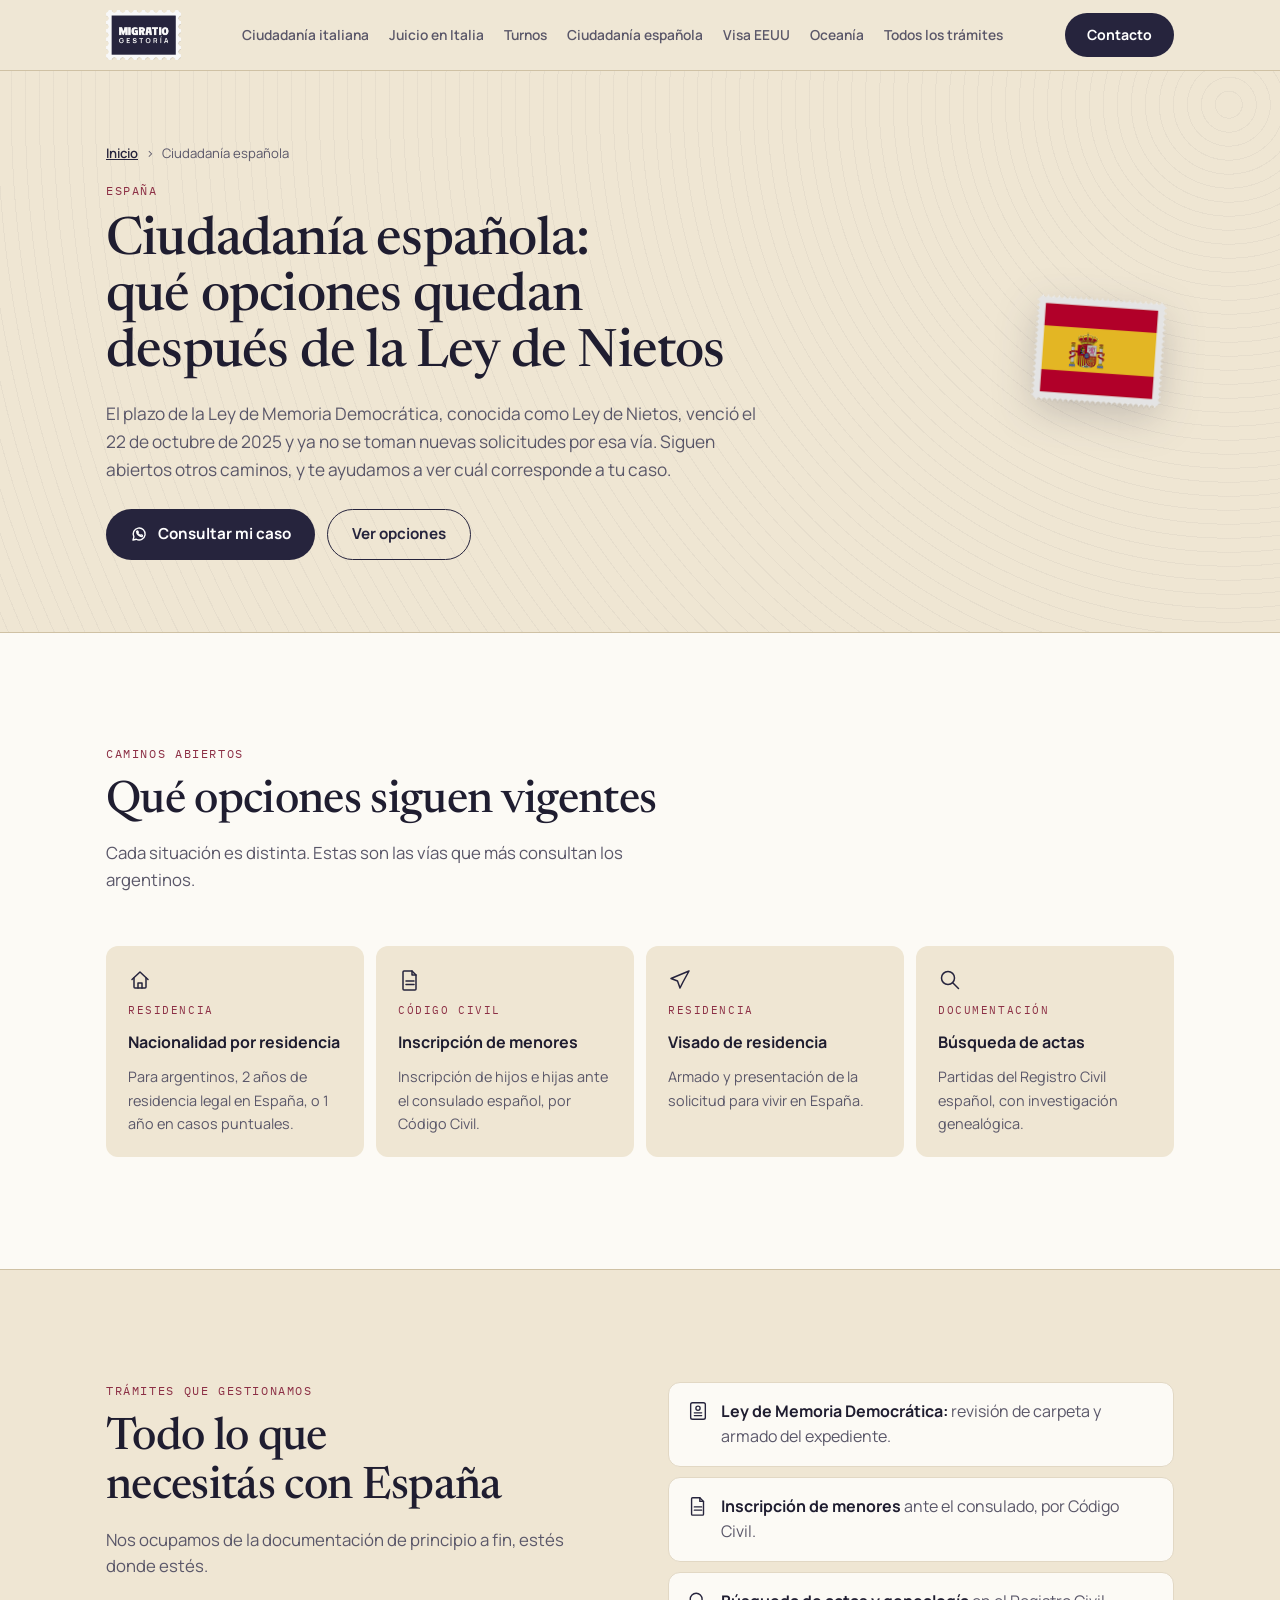
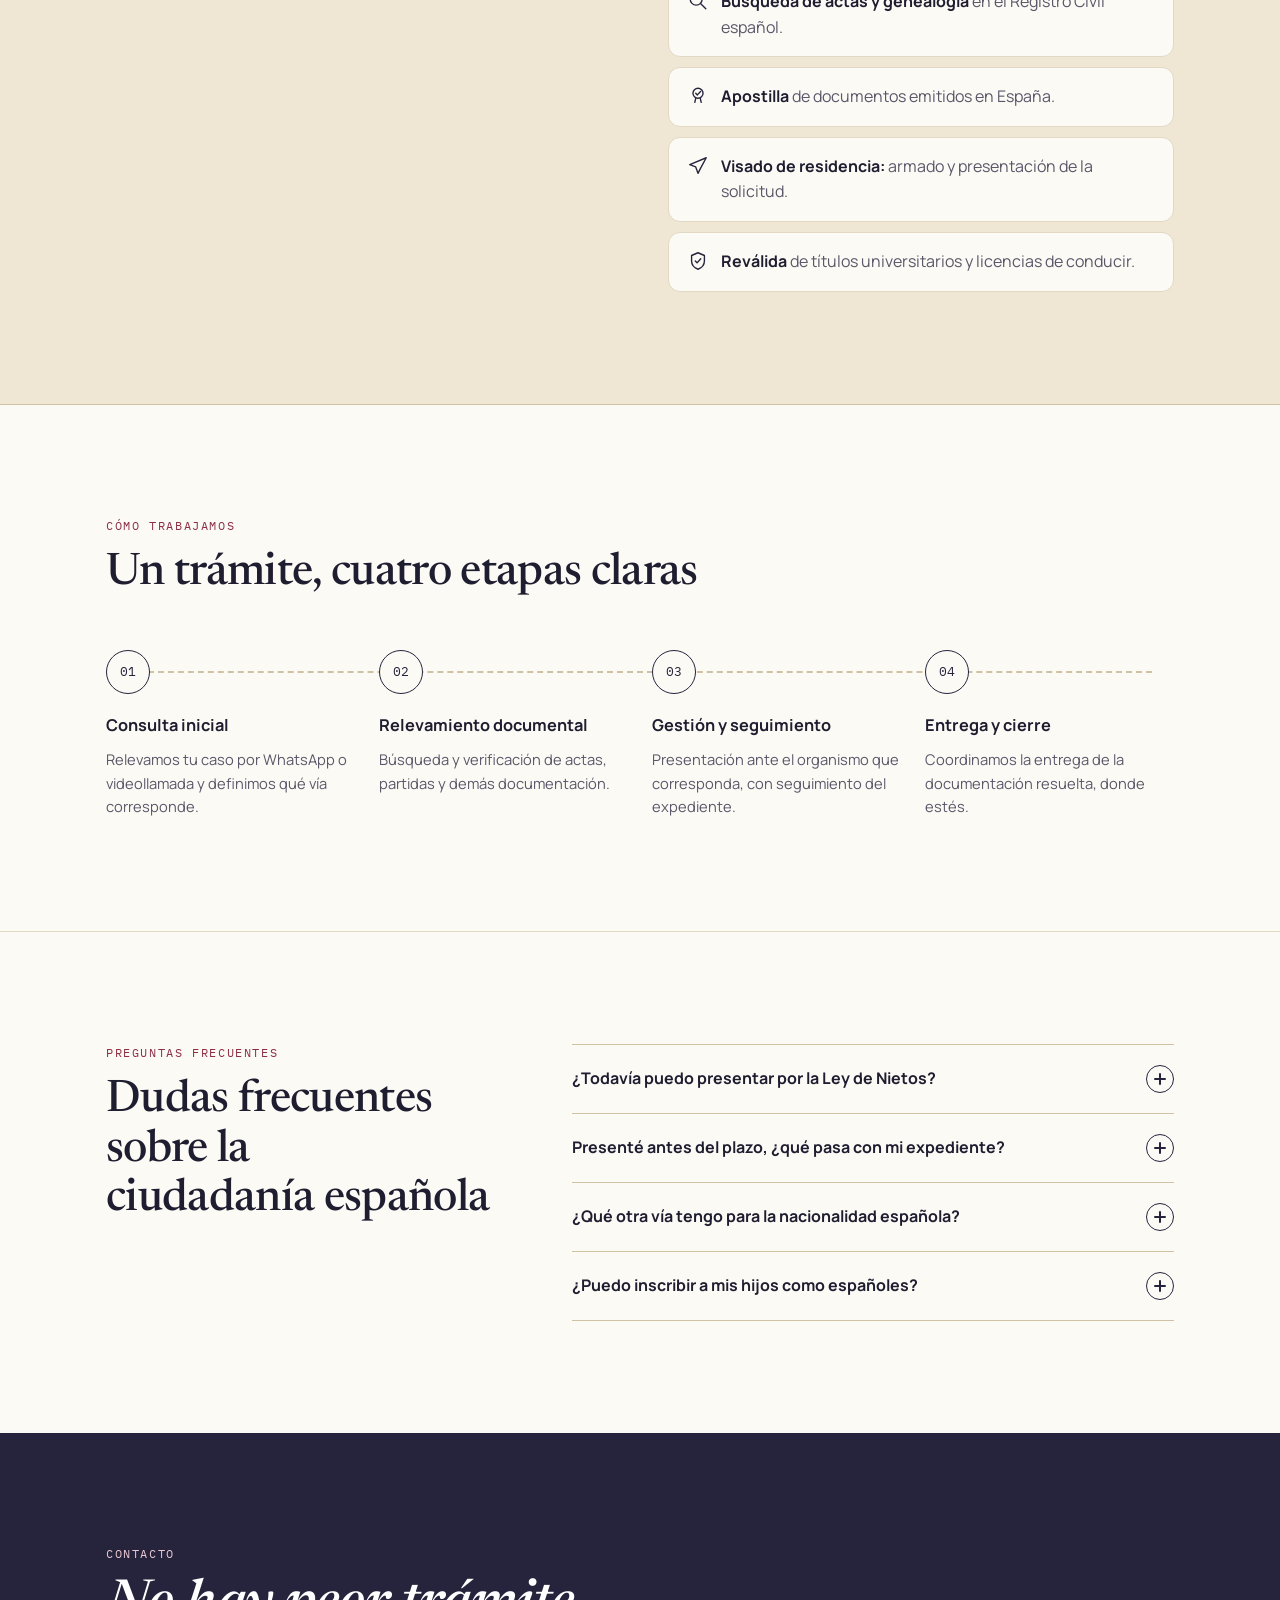
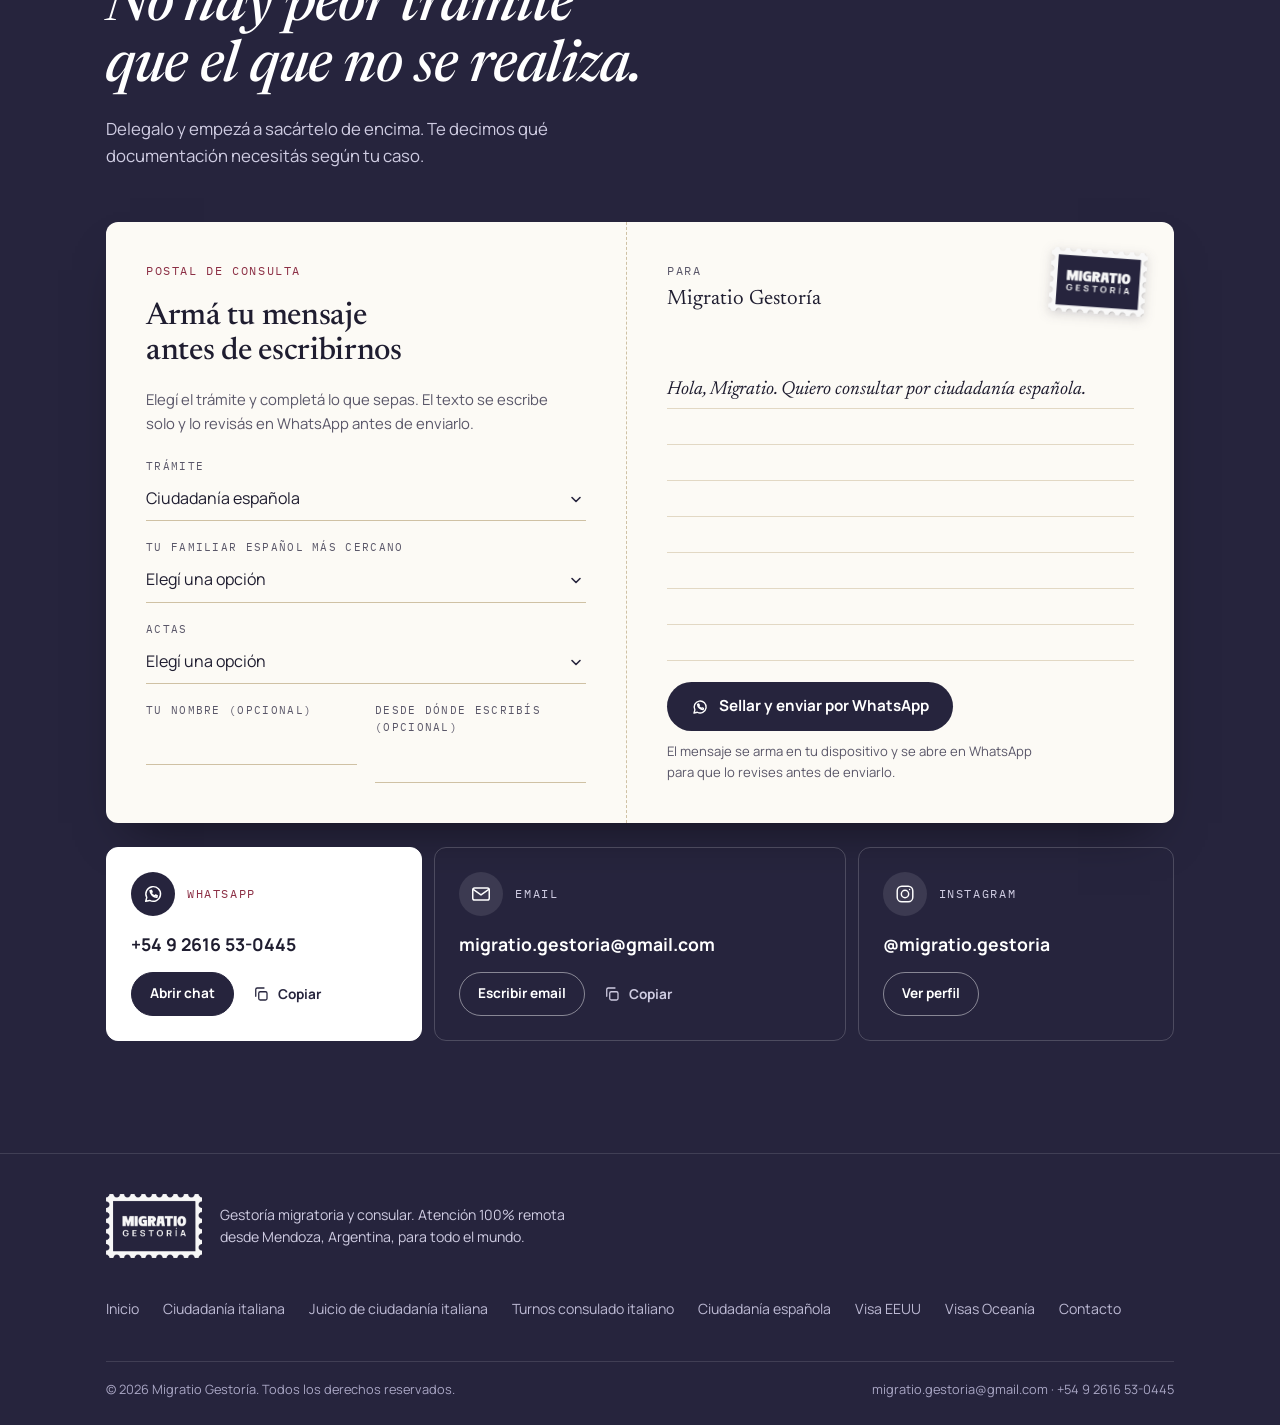
==== commit d66c233c: "Menú: enlace a la página de turnos" ====
--- a/ciudadania-espanola/index.html
+++ b/ciudadania-espanola/index.html
@@ -99,6 +99,29 @@
 <link rel="preconnect" href="https://fonts.gstatic.com" crossorigin>
 <link href="https://fonts.googleapis.com/css2?family=Newsreader:ital,opsz,wght@0,6..72,400;0,6..72,500;1,6..72,400;1,6..72,500&family=Manrope:wght@400;500;600;700;800&family=IBM+Plex+Mono:wght@500&display=swap" rel="stylesheet">
 <link rel="stylesheet" href="../site.css">
+<!-- Google Analytics (GA4) -->
+<script async src="https://www.googletagmanager.com/gtag/js?id=G-LXLH3B2WEY"></script>
+<script>
+  window.dataLayer = window.dataLayer || [];
+  function gtag(){dataLayer.push(arguments);}
+  gtag('js', new Date());
+  gtag('config', 'G-LXLH3B2WEY');
+  // Clics de contacto: WhatsApp es la conversión del sitio.
+  document.addEventListener('click', function (e) {
+    var a = e.target.closest && e.target.closest('a[href]');
+    if (!a) return;
+    var href = a.getAttribute('href') || '';
+    var evento = /wa\.me|api\.whatsapp\.com/.test(href) ? 'whatsapp_click'
+               : href.indexOf('mailto:') === 0 ? 'email_click' : null;
+    if (!evento) return;
+    var sec = a.closest('section[id], header, footer, nav') || a.closest('[id]') || a.closest('section, div[class]');
+    gtag('event', evento, {
+      link_text: (a.textContent || a.getAttribute('aria-label') || '').trim().slice(0, 60),
+      link_id: a.id || '',
+      seccion: sec ? (sec.id || (sec.className || '').toString().split(' ')[0] || sec.tagName.toLowerCase()) : ''
+    });
+  }, true);
+</script>
 </head>
 <body>
 <svg style="display:none" aria-hidden="true">
@@ -133,6 +156,7 @@
     <nav class="links" aria-label="Secciones">
       <a href="../ciudadania-italiana/">Ciudadanía italiana</a>
       <a href="../juicio-ciudadania-italiana/">Juicio en Italia</a>
+      <a href="../turnos-consulado-italiano/">Turnos</a>
       <a href="../ciudadania-espanola/">Ciudadanía española</a>
       <a href="../visa-estados-unidos/">Visa EEUU</a>
       <a href="../visas-oceania/">Oceanía</a>
@@ -151,6 +175,7 @@
       <a href="../#tramites">Todos los trámites</a>
       <a href="../ciudadania-italiana/">Ciudadanía italiana (vía consular)</a>
       <a href="../juicio-ciudadania-italiana/">Juicio de ciudadanía italiana</a>
+      <a href="../turnos-consulado-italiano/">Turnos de pasaporte, CIE y ciudadanía italiana</a>
       <a href="../ciudadania-espanola/">Ciudadanía española</a>
       <a href="../visa-estados-unidos/">Visa de turista EEUU</a>
       <a href="../visas-oceania/">Visas para Australia, Nueva Zelanda y Bali</a>
@@ -362,6 +387,7 @@
       <a href="../">Inicio</a>
       <a href="../ciudadania-italiana/">Ciudadanía italiana</a>
       <a href="../juicio-ciudadania-italiana/">Juicio de ciudadanía italiana</a>
+      <a href="../turnos-consulado-italiano/">Turnos consulado italiano</a>
       <a href="../ciudadania-espanola/">Ciudadanía española</a>
       <a href="../visa-estados-unidos/">Visa EEUU</a>
       <a href="../visas-oceania/">Visas Oceanía</a>
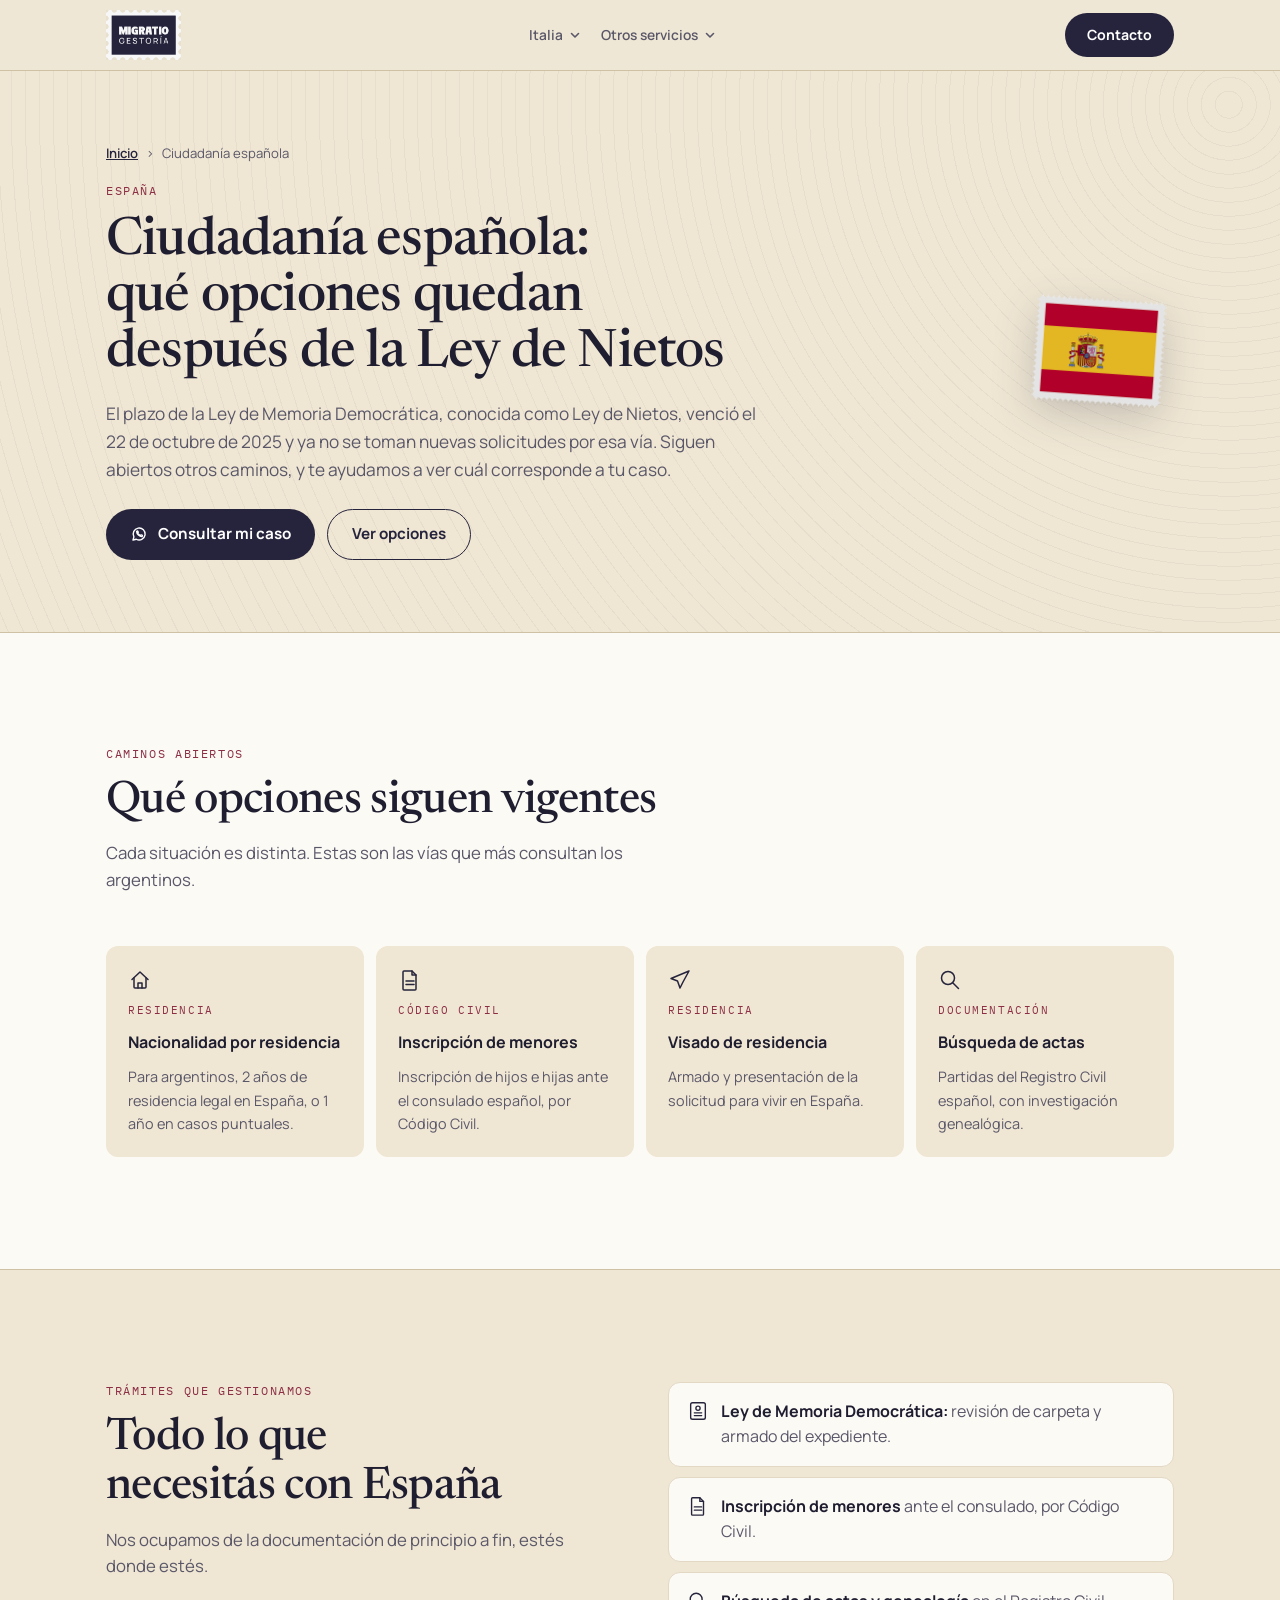
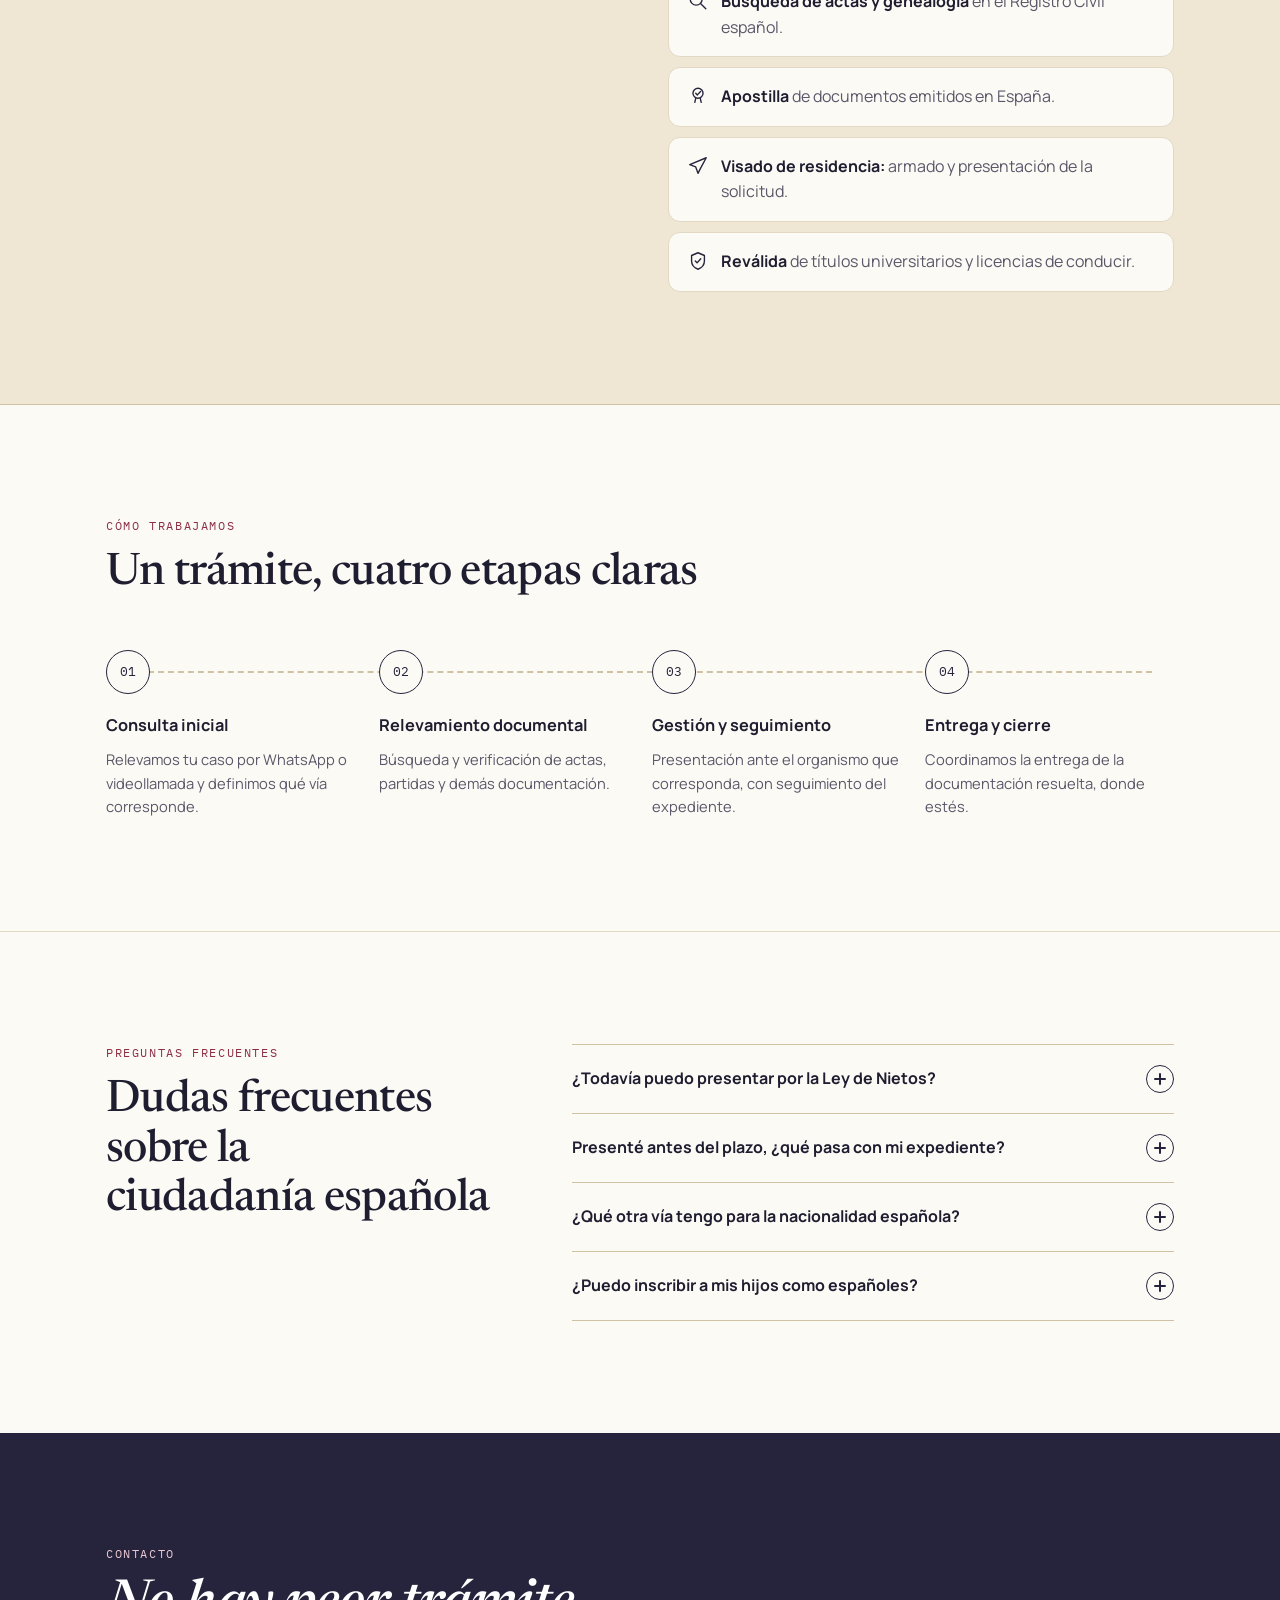
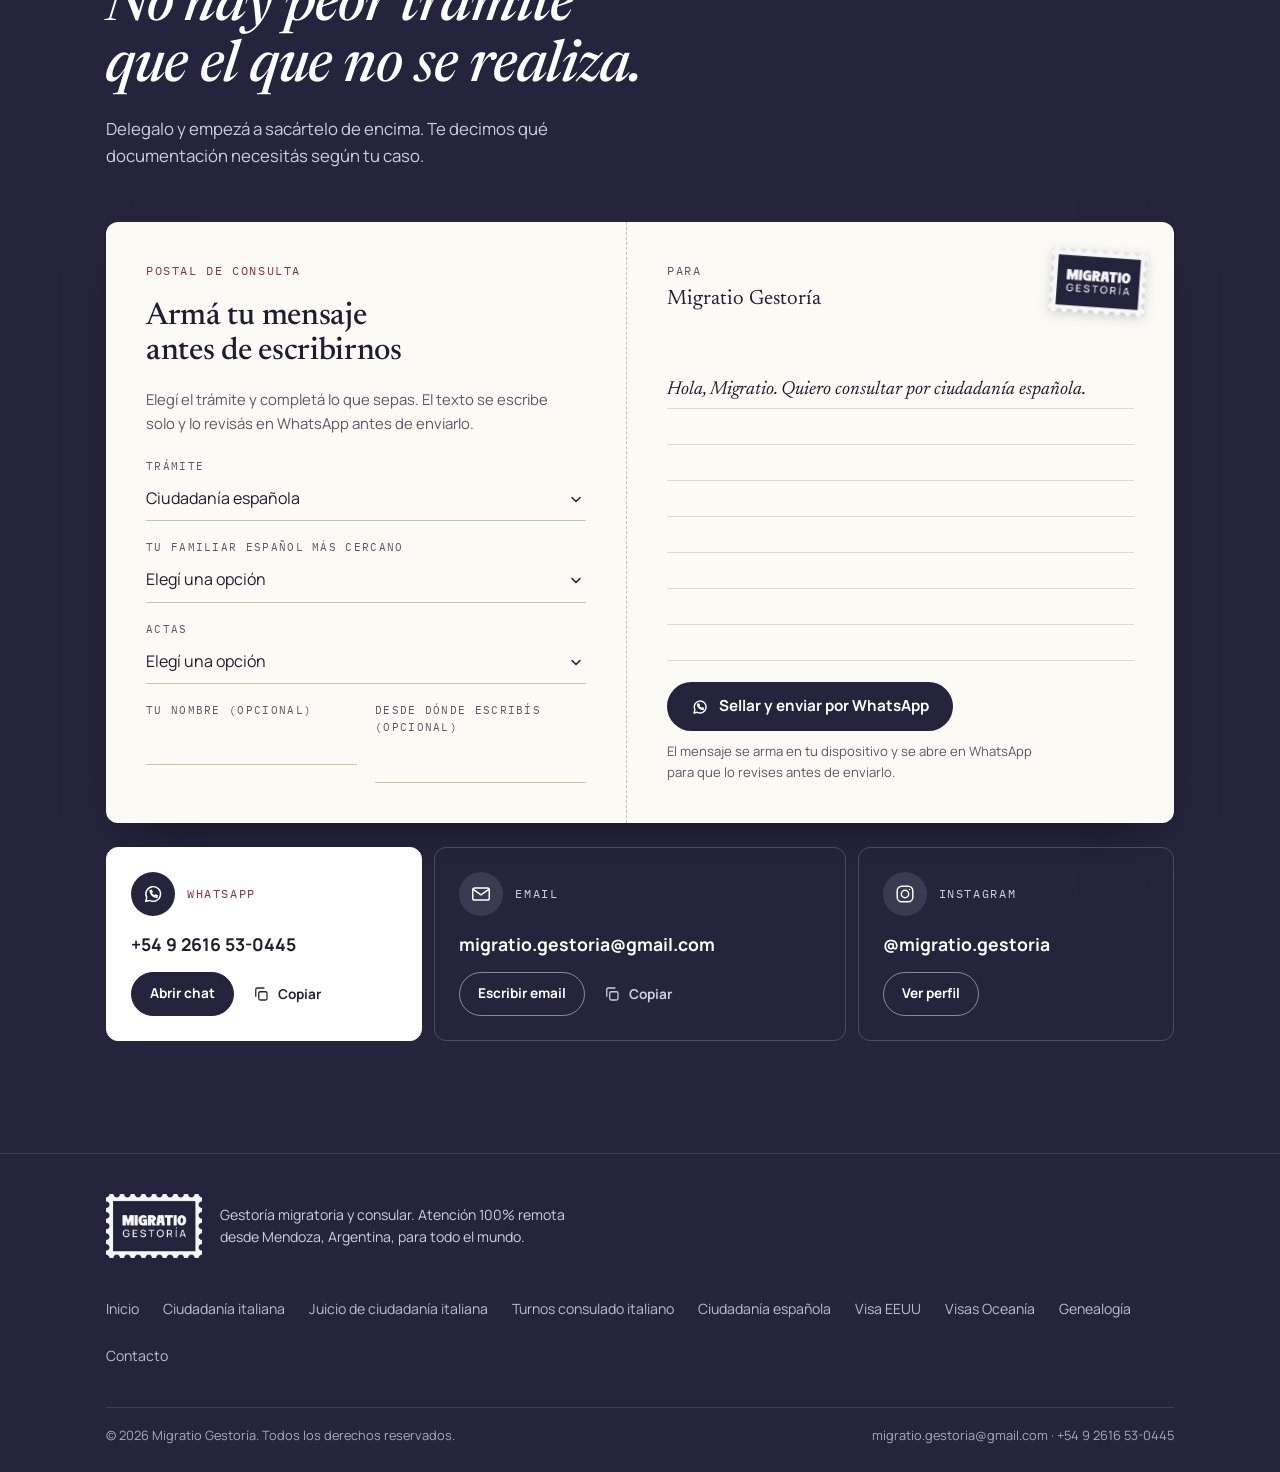
==== commit b6ad480f: "Navegación por secciones, logo nuevo y Genealogía en el pie" ====
--- a/ciudadania-espanola/index.html
+++ b/ciudadania-espanola/index.html
@@ -152,15 +152,26 @@
 
 <header class="site">
   <div class="wrap nav-row">
-    <a href="../" class="brand" aria-label="Migratio Gestoría, inicio"><img src="../logo-v2.png" alt="Migratio Gestoría"></a>
+    <a href="../" class="brand" aria-label="Migratio Gestoría, inicio"><img src="../logo-v3.png" alt="Migratio Gestoría"></a>
     <nav class="links" aria-label="Secciones">
-      <a href="../ciudadania-italiana/">Ciudadanía italiana</a>
-      <a href="../juicio-ciudadania-italiana/">Juicio en Italia</a>
-      <a href="../turnos-consulado-italiano/">Turnos</a>
-      <a href="../ciudadania-espanola/">Ciudadanía española</a>
-      <a href="../visa-estados-unidos/">Visa EEUU</a>
-      <a href="../visas-oceania/">Oceanía</a>
-      <a href="../#tramites">Todos los trámites</a>
+      <div class="dd">
+        <button class="dd-btn" type="button" aria-expanded="false" aria-controls="dd-italia">Italia<svg class="dd-chev" viewBox="0 0 12 12" aria-hidden="true"><path d="M2.5 4.5L6 8l3.5-3.5"/></svg></button>
+        <div class="dd-menu" id="dd-italia">
+          <a href="../ciudadania-italiana/">Ciudadanía italiana</a>
+          <a href="../juicio-ciudadania-italiana/">Juicio de ciudadanía</a>
+          <a href="../turnos-consulado-italiano/">Turnos en el consulado</a>
+        </div>
+      </div>
+      <div class="dd">
+        <button class="dd-btn" type="button" aria-expanded="false" aria-controls="dd-otros">Otros servicios<svg class="dd-chev" viewBox="0 0 12 12" aria-hidden="true"><path d="M2.5 4.5L6 8l3.5-3.5"/></svg></button>
+        <div class="dd-menu" id="dd-otros">
+          <a href="../ciudadania-espanola/">Ciudadanía española</a>
+          <a href="../visa-estados-unidos/">Visa de turista EE. UU.</a>
+          <a href="../visas-oceania/">Visas Oceanía y Bali</a>
+          <a href="../#genealogia">Genealogía</a>
+          <a href="../#tramites">Todos los trámites</a>
+        </div>
+      </div>
     </nav>
     <div class="nav-actions">
       <a class="btn btn-primary nav-cta" href="#contacto">Contacto</a>
@@ -172,13 +183,16 @@
   <nav class="mnav" id="mnav" aria-label="Secciones" hidden>
     <div class="wrap">
       <a href="../">Inicio</a>
-      <a href="../#tramites">Todos los trámites</a>
-      <a href="../ciudadania-italiana/">Ciudadanía italiana (vía consular)</a>
-      <a href="../juicio-ciudadania-italiana/">Juicio de ciudadanía italiana</a>
-      <a href="../turnos-consulado-italiano/">Turnos de pasaporte, CIE y ciudadanía italiana</a>
-      <a href="../ciudadania-espanola/">Ciudadanía española</a>
-      <a href="../visa-estados-unidos/">Visa de turista EEUU</a>
-      <a href="../visas-oceania/">Visas para Australia, Nueva Zelanda y Bali</a>
+      <span class="mnav-h mono">Italia</span>
+      <a class="sub" href="../ciudadania-italiana/">Ciudadanía italiana</a>
+      <a class="sub" href="../juicio-ciudadania-italiana/">Juicio de ciudadanía</a>
+      <a class="sub" href="../turnos-consulado-italiano/">Turnos en el consulado</a>
+      <span class="mnav-h mono">Otros servicios</span>
+      <a class="sub" href="../ciudadania-espanola/">Ciudadanía española</a>
+      <a class="sub" href="../visa-estados-unidos/">Visa de turista EE. UU.</a>
+      <a class="sub" href="../visas-oceania/">Visas Oceanía y Bali</a>
+      <a class="sub" href="../#genealogia">Genealogía</a>
+      <a class="sub" href="../#tramites">Todos los trámites</a>
       <a href="#contacto">Contacto</a>
     </div>
   </nav>
@@ -329,7 +343,7 @@
           </div>
         </div>
         <div class="pc-card">
-          <img class="pc-stamp" src="../logo-v2.png" alt="" width="96" height="64">
+          <img class="pc-stamp" src="../logo-v3.png" alt="" width="96" height="64">
           <svg class="pc-mark" viewBox="6 6 108 108" aria-hidden="true">
             <defs><path id="pc-ring" d="M60,60 m-39,0 a39,39 0 1,1 78,0 a39,39 0 1,1 -78,0"/></defs>
             <circle cx="60" cy="60" r="48" fill="none" stroke="#8c2f45" stroke-width="2"/>
@@ -380,7 +394,7 @@
 <footer>
   <div class="wrap f-top">
     <div class="f-brand">
-      <img src="../logo-v2.png" alt="Migratio Gestoría" width="96" height="64">
+      <img src="../logo-v3.png" alt="Migratio Gestoría" width="96" height="64">
       <p>Gestoría migratoria y consular. Atención 100% remota desde Mendoza, Argentina, para todo el mundo.</p>
     </div>
     <nav class="f-links" aria-label="Pie de página">
@@ -391,6 +405,7 @@
       <a href="../ciudadania-espanola/">Ciudadanía española</a>
       <a href="../visa-estados-unidos/">Visa EEUU</a>
       <a href="../visas-oceania/">Visas Oceanía</a>
+      <a href="../#genealogia">Genealogía</a>
       <a href="#contacto">Contacto</a>
     </nav>
   </div>
@@ -524,5 +539,14 @@
     send.addEventListener('click', function () { root.classList.remove('sent'); void root.offsetWidth; root.classList.add('sent'); });
   })();
 </script>
+<script>
+(function () {
+  var bs = document.querySelectorAll('.dd-btn');
+  function close(x) { bs.forEach(function (b) { if (b !== x) b.setAttribute('aria-expanded', 'false'); }); }
+  bs.forEach(function (b) { b.addEventListener('click', function () { close(b); b.setAttribute('aria-expanded', b.getAttribute('aria-expanded') === 'true' ? 'false' : 'true'); }); });
+  document.addEventListener('click', function (e) { if (!e.target.closest('.dd')) close(); });
+  document.addEventListener('keydown', function (e) { if (e.key === 'Escape') close(); });
+})();
+</script>
 </body>
 </html>
--- a/site.css
+++ b/site.css
@@ -106,6 +106,18 @@
   .menu-btn svg { width: 20px; height: 20px; stroke: var(--navy); stroke-width: 1.8; fill: none; stroke-linecap: round; }
   .menu-btn[aria-expanded="true"] { background: var(--navy); }
   .menu-btn[aria-expanded="true"] svg { stroke: var(--white); }
+  .dd { position: relative; }
+  .dd-btn { display: inline-flex; align-items: center; gap: 6px; padding: 8px 0; border: 0; background: none; font: inherit; color: inherit; cursor: pointer; white-space: nowrap; }
+  .dd-btn:hover, .dd-btn[aria-expanded="true"] { color: var(--navy); }
+  .dd-chev { width: 12px; height: 12px; fill: none; stroke: currentColor; stroke-width: 1.6; stroke-linecap: round; stroke-linejoin: round; transition: transform .2s ease; }
+  .dd-btn[aria-expanded="true"] .dd-chev { transform: rotate(180deg); }
+  .dd-menu { display: none; position: absolute; top: 100%; left: -16px; min-width: 240px; padding: 8px; background: var(--white); border: 1px solid var(--line-strong); border-radius: 10px; box-shadow: 0 12px 32px rgba(38, 36, 61, .14); z-index: 60; }
+  .dd-menu a { display: block; padding: 10px 12px; border-radius: 6px; white-space: nowrap; color: var(--ink); }
+  .dd-menu a:hover { background: var(--paper); color: var(--navy); }
+  .dd-btn[aria-expanded="true"] + .dd-menu { display: block; }
+  @media (hover: hover) and (pointer: fine) { .dd:hover .dd-menu { display: block; } }
+  .mnav-h { display: block; padding: 16px 0 4px; font-size: .72rem; letter-spacing: .08em; text-transform: uppercase; color: var(--ink-soft); }
+  .mnav a.sub { padding-left: 14px; }
   .mnav { border-top: 1px solid var(--line-strong); }
   .mnav .wrap { display: flex; flex-direction: column; padding-block: 8px 16px; }
   .mnav a { text-decoration: none; font-weight: 600; padding: 12px 0; min-height: 44px; border-bottom: 1px solid var(--line); }
@@ -148,7 +160,7 @@
   @media (max-width: 900px) { .hero .wrap { grid-template-columns: 1fr; } }
   .hero .kicker { color: var(--navy); }
   .hero h1 { font-size: clamp(2.5rem, 5.6vw, 4.3rem); line-height: 1.02; margin-bottom: 22px; }
-  .hero h1 em { font-style: italic; color: var(--burgundy); }
+  .hero h1 em { font-style: normal; color: var(--burgundy); }
   .hero .lead { font-size: 1.1rem; color: var(--ink-soft); max-width: 46ch; margin-bottom: 32px; }
   .hero-ctas { display: flex; flex-wrap: wrap; gap: 12px; }
 
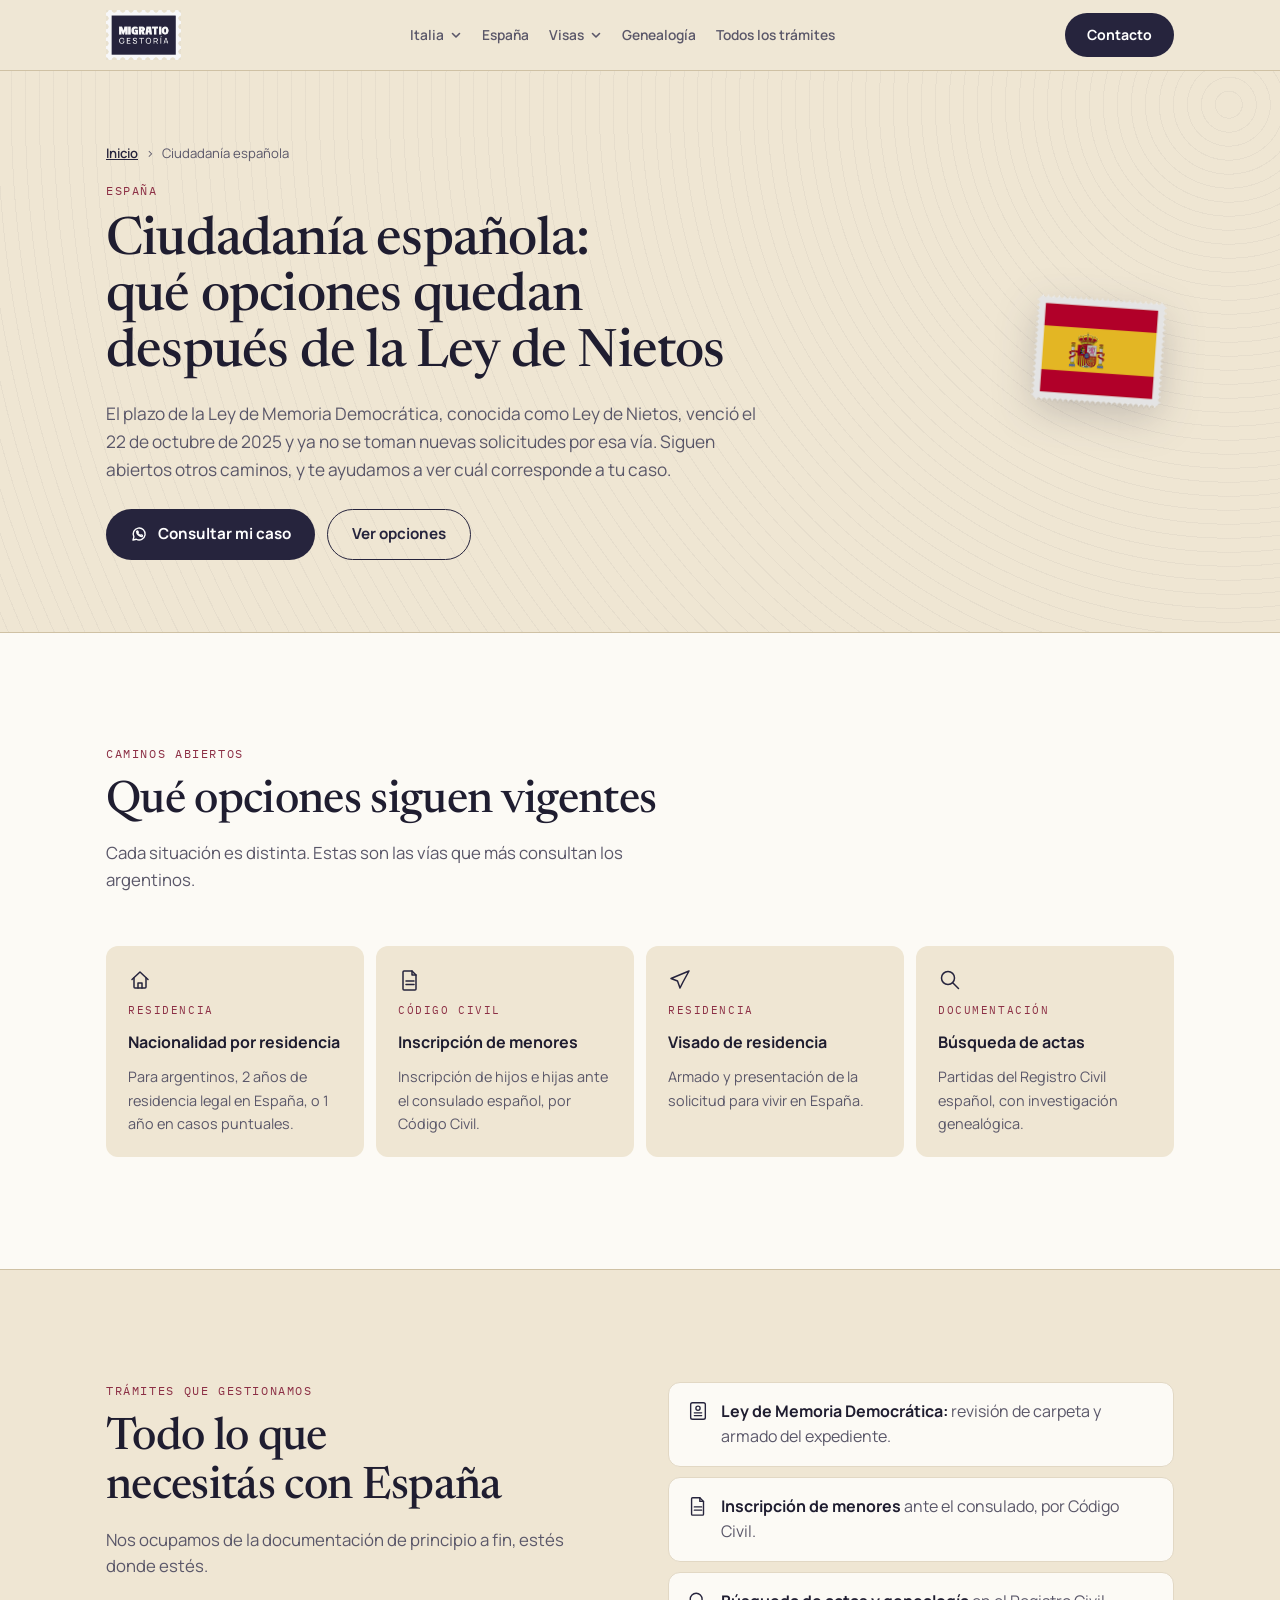
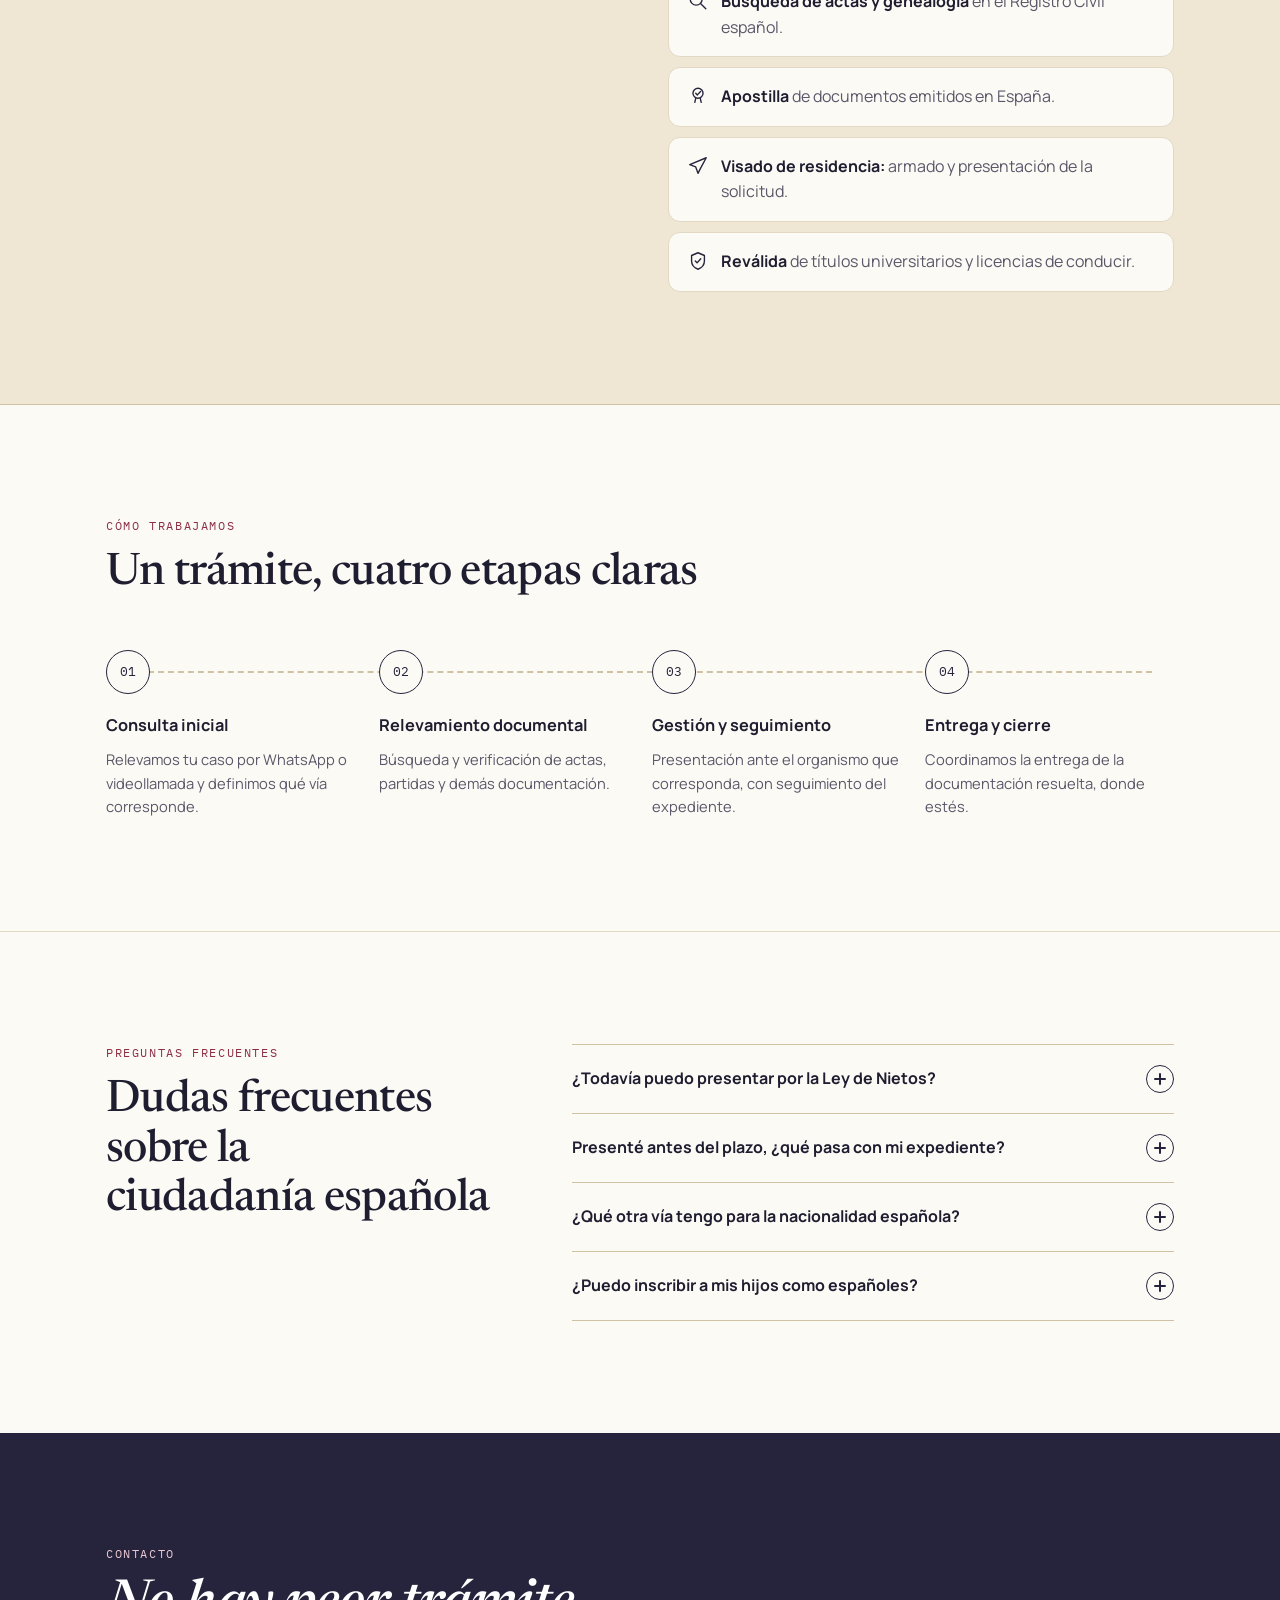
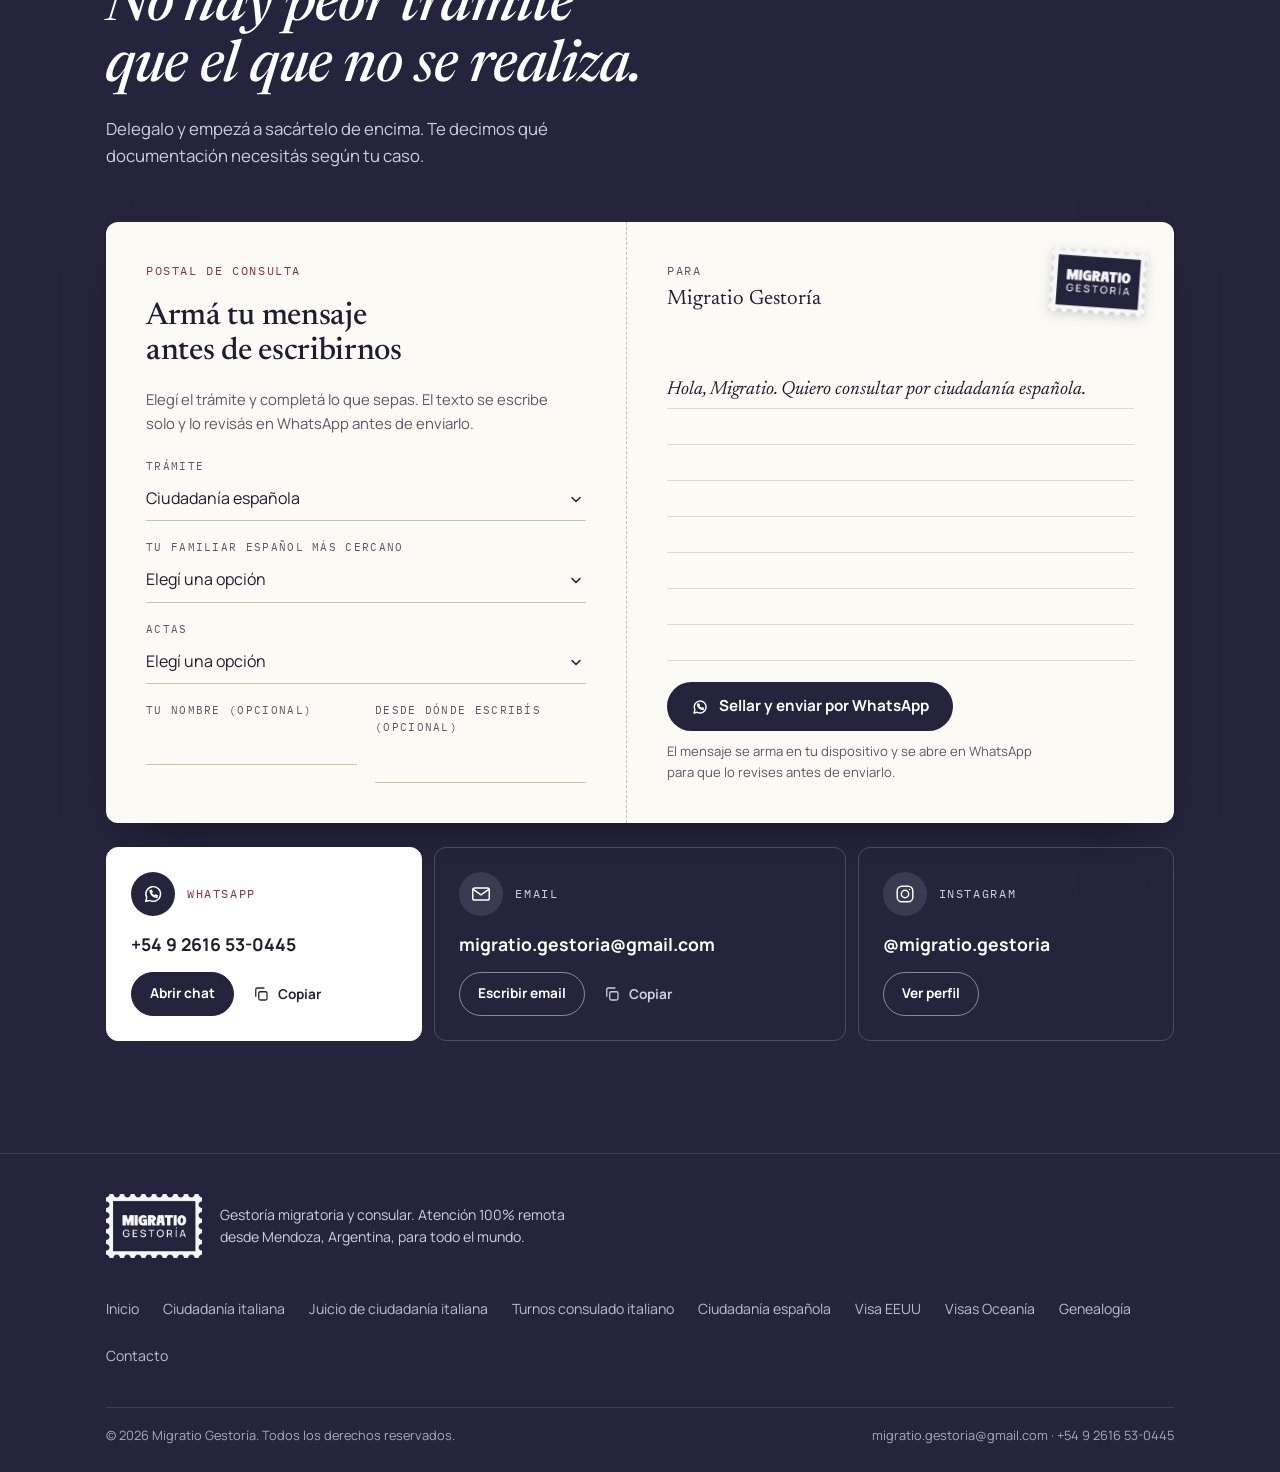
==== commit 3065f1c0: "Menú ampliado e imagen para compartir nueva" ====
--- a/ciudadania-espanola/index.html
+++ b/ciudadania-espanola/index.html
@@ -18,7 +18,7 @@
 <meta property="og:title" content="Ciudadanía española: qué opciones quedan después de la Ley de Nietos">
 <meta property="og:description" content="El plazo de la Ley de Memoria Democrática (Ley de Nietos) venció el 22 de octubre de 2025. Qué caminos siguen abiertos para obtener la nacionalidad española y qué trámites gestionamos.">
 <meta property="og:url" content="https://migratiogestoria.com/ciudadania-espanola/">
-<meta property="og:image" content="https://migratiogestoria.com/og-image.jpg">
+<meta property="og:image" content="https://migratiogestoria.com/og-migratio.jpg">
 <meta name="twitter:card" content="summary_large_image">
 <script type="application/ld+json">
 [
@@ -157,21 +157,22 @@
       <div class="dd">
         <button class="dd-btn" type="button" aria-expanded="false" aria-controls="dd-italia">Italia<svg class="dd-chev" viewBox="0 0 12 12" aria-hidden="true"><path d="M2.5 4.5L6 8l3.5-3.5"/></svg></button>
         <div class="dd-menu" id="dd-italia">
-          <a href="../ciudadania-italiana/">Ciudadanía italiana</a>
-          <a href="../juicio-ciudadania-italiana/">Juicio de ciudadanía</a>
-          <a href="../turnos-consulado-italiano/">Turnos en el consulado</a>
-        </div>
-      </div>
+          <a href="../ciudadania-italiana/"><b>Ciudadanía italiana</b><span>Por descendencia, vía consular</span></a>
+          <a href="../juicio-ciudadania-italiana/"><b>Juicio de ciudadanía</b><span>Vía judicial ante tribunales italianos</span></a>
+          <a href="../turnos-consulado-italiano/"><b>Turnos en el consulado</b><span>Pasaporte, CIE, ciudadanía e hijos menores</span></a>
+          <a href="../solicitud-turno/"><b>Solicitar turno en línea</b><span>Cargá tus datos y te contactamos</span></a>
+        </div>
+      </div>
+      <a href="../ciudadania-espanola/">España</a>
       <div class="dd">
-        <button class="dd-btn" type="button" aria-expanded="false" aria-controls="dd-otros">Otros servicios<svg class="dd-chev" viewBox="0 0 12 12" aria-hidden="true"><path d="M2.5 4.5L6 8l3.5-3.5"/></svg></button>
-        <div class="dd-menu" id="dd-otros">
-          <a href="../ciudadania-espanola/">Ciudadanía española</a>
-          <a href="../visa-estados-unidos/">Visa de turista EE. UU.</a>
-          <a href="../visas-oceania/">Visas Oceanía y Bali</a>
-          <a href="../#genealogia">Genealogía</a>
-          <a href="../#tramites">Todos los trámites</a>
-        </div>
-      </div>
+        <button class="dd-btn" type="button" aria-expanded="false" aria-controls="dd-visas">Visas<svg class="dd-chev" viewBox="0 0 12 12" aria-hidden="true"><path d="M2.5 4.5L6 8l3.5-3.5"/></svg></button>
+        <div class="dd-menu" id="dd-visas">
+          <a href="../visa-estados-unidos/"><b>Estados Unidos</b><span>Visa de turista y formulario DS-160</span></a>
+          <a href="../visas-oceania/"><b>Australia, Nueva Zelanda y Bali</b><span>Turismo, Working Holiday y estudio</span></a>
+        </div>
+      </div>
+      <a href="../#genealogia">Genealogía</a>
+      <a href="../#tramites">Todos los trámites</a>
     </nav>
     <div class="nav-actions">
       <a class="btn btn-primary nav-cta" href="#contacto">Contacto</a>
@@ -187,12 +188,17 @@
       <a class="sub" href="../ciudadania-italiana/">Ciudadanía italiana</a>
       <a class="sub" href="../juicio-ciudadania-italiana/">Juicio de ciudadanía</a>
       <a class="sub" href="../turnos-consulado-italiano/">Turnos en el consulado</a>
-      <span class="mnav-h mono">Otros servicios</span>
+      <a class="sub" href="../solicitud-turno/">Solicitar turno en línea</a>
+      <span class="mnav-h mono">España</span>
       <a class="sub" href="../ciudadania-espanola/">Ciudadanía española</a>
-      <a class="sub" href="../visa-estados-unidos/">Visa de turista EE. UU.</a>
-      <a class="sub" href="../visas-oceania/">Visas Oceanía y Bali</a>
+      <span class="mnav-h mono">Visas</span>
+      <a class="sub" href="../visa-estados-unidos/">Estados Unidos</a>
+      <a class="sub" href="../visas-oceania/">Australia, Nueva Zelanda y Bali</a>
+      <span class="mnav-h mono">Más</span>
       <a class="sub" href="../#genealogia">Genealogía</a>
       <a class="sub" href="../#tramites">Todos los trámites</a>
+      <a class="sub" href="../#proceso">Cómo trabajamos</a>
+      <a class="sub" href="../#faq">Preguntas frecuentes</a>
       <a href="#contacto">Contacto</a>
     </div>
   </nav>
@@ -546,6 +552,11 @@
   bs.forEach(function (b) { b.addEventListener('click', function () { close(b); b.setAttribute('aria-expanded', b.getAttribute('aria-expanded') === 'true' ? 'false' : 'true'); }); });
   document.addEventListener('click', function (e) { if (!e.target.closest('.dd')) close(); });
   document.addEventListener('keydown', function (e) { if (e.key === 'Escape') close(); });
+  document.querySelectorAll('nav.links a, .mnav a').forEach(function (a) {
+    if (a.hash || a.pathname === '/' || a.pathname !== location.pathname) return;
+    a.setAttribute('aria-current', 'page');
+    var d = a.closest('.dd'); if (d) d.classList.add('cur');
+  });
 })();
 </script>
 </body>
--- a/site.css
+++ b/site.css
@@ -108,25 +108,31 @@
   .menu-btn[aria-expanded="true"] svg { stroke: var(--white); }
   .dd { position: relative; }
   .dd-btn { display: inline-flex; align-items: center; gap: 6px; padding: 8px 0; border: 0; background: none; font: inherit; color: inherit; cursor: pointer; white-space: nowrap; }
-  .dd-btn:hover, .dd-btn[aria-expanded="true"] { color: var(--navy); }
+  .dd-btn:hover, .dd-btn[aria-expanded="true"], nav.links a[aria-current], .dd.cur > .dd-btn { color: var(--navy); }
+  nav.links > a[aria-current], .dd.cur > .dd-btn { box-shadow: inset 0 -2px 0 var(--burgundy); }
   .dd-chev { width: 12px; height: 12px; fill: none; stroke: currentColor; stroke-width: 1.6; stroke-linecap: round; stroke-linejoin: round; transition: transform .2s ease; }
   .dd-btn[aria-expanded="true"] .dd-chev { transform: rotate(180deg); }
-  .dd-menu { display: none; position: absolute; top: 100%; left: -16px; min-width: 240px; padding: 8px; background: var(--white); border: 1px solid var(--line-strong); border-radius: 10px; box-shadow: 0 12px 32px rgba(38, 36, 61, .14); z-index: 60; }
-  .dd-menu a { display: block; padding: 10px 12px; border-radius: 6px; white-space: nowrap; color: var(--ink); }
-  .dd-menu a:hover { background: var(--paper); color: var(--navy); }
+  .dd-menu { display: none; position: absolute; top: 100%; left: -18px; min-width: 300px; padding: 8px; background: var(--white); border: 1px solid var(--line-strong); border-radius: 12px; box-shadow: 0 14px 36px rgba(38, 36, 61, .16); z-index: 60; }
+  .dd-menu::before { content: ""; position: absolute; left: 0; right: 0; top: -10px; height: 10px; }
+  .dd-menu a { display: grid; gap: 2px; padding: 10px 12px; border-radius: 8px; white-space: nowrap; }
+  .dd-menu a b { font-weight: 700; color: var(--ink); }
+  .dd-menu a span { font-size: .8rem; font-weight: 500; color: var(--ink-soft); }
+  .dd-menu a:hover, .dd-menu a[aria-current] { background: var(--sand); }
+  .dd-menu a:hover b, .dd-menu a[aria-current] b { color: var(--navy); }
   .dd-btn[aria-expanded="true"] + .dd-menu { display: block; }
   @media (hover: hover) and (pointer: fine) { .dd:hover .dd-menu { display: block; } }
   .mnav-h { display: block; padding: 16px 0 4px; font-size: .72rem; letter-spacing: .08em; text-transform: uppercase; color: var(--ink-soft); }
   .mnav a.sub { padding-left: 14px; }
+  .mnav a[aria-current] { color: var(--burgundy); }
   .mnav { border-top: 1px solid var(--line-strong); }
   .mnav .wrap { display: flex; flex-direction: column; padding-block: 8px 16px; }
   .mnav a { text-decoration: none; font-weight: 600; padding: 12px 0; min-height: 44px; border-bottom: 1px solid var(--line); }
   .mnav a:last-child { border-bottom: none; }
-  @media (max-width: 900px) {
+  @media (max-width: 1080px) {
     nav.links { display: none; }
     .menu-btn { display: grid; }
   }
-  @media (min-width: 901px) { .mnav { display: none !important; } }
+  @media (min-width: 1081px) { .mnav { display: none !important; } }
 
   .skip {
     position: absolute;
@@ -822,7 +828,7 @@
   .pp dd { margin: 0; color: var(--ink-soft); font-size: .92rem; }
   @media (max-width: 420px) { .pp > div { grid-template-columns: 1fr; gap: 6px; } }
   nav.links a { white-space: nowrap; }
-  @media (max-width: 1200px) {
+  @media (max-width: 1080px) {
     nav.links { display: none; }
     .menu-btn { display: grid; }
     .mnav:not([hidden]) { display: block !important; }
